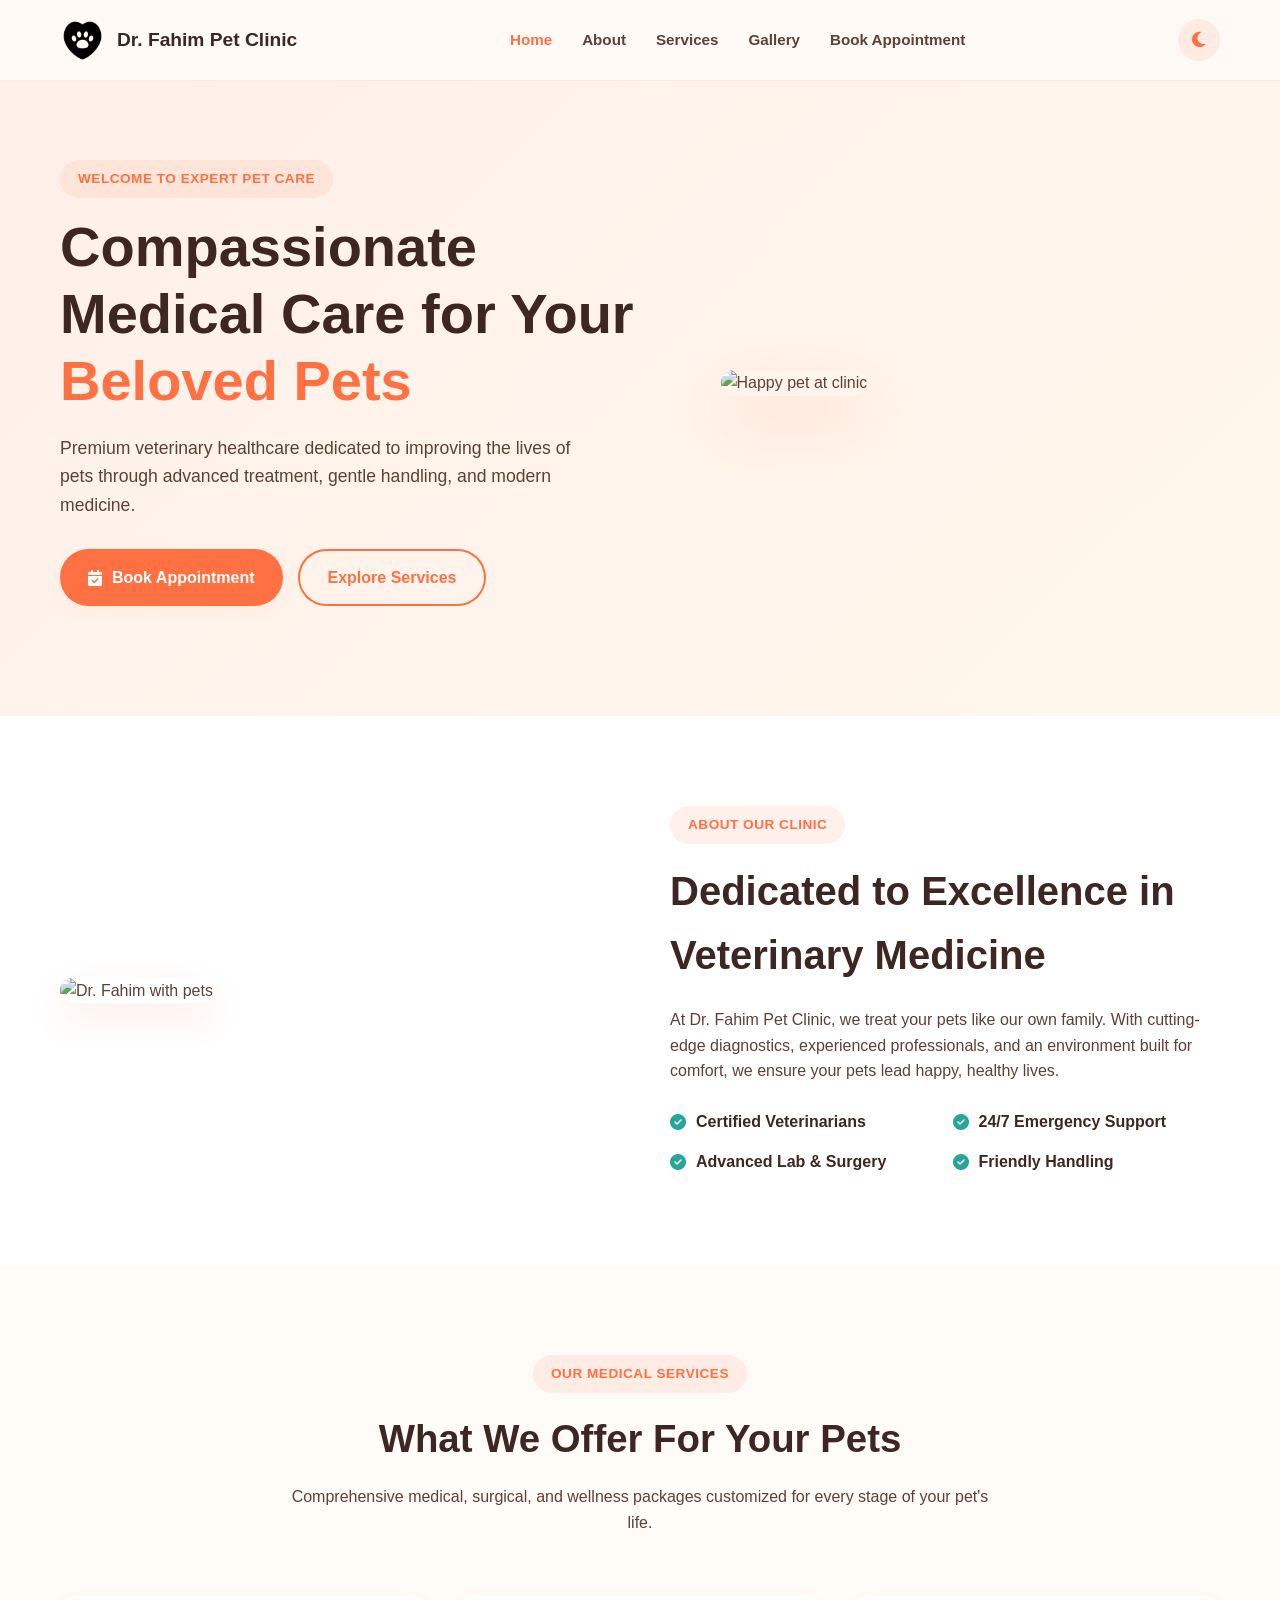
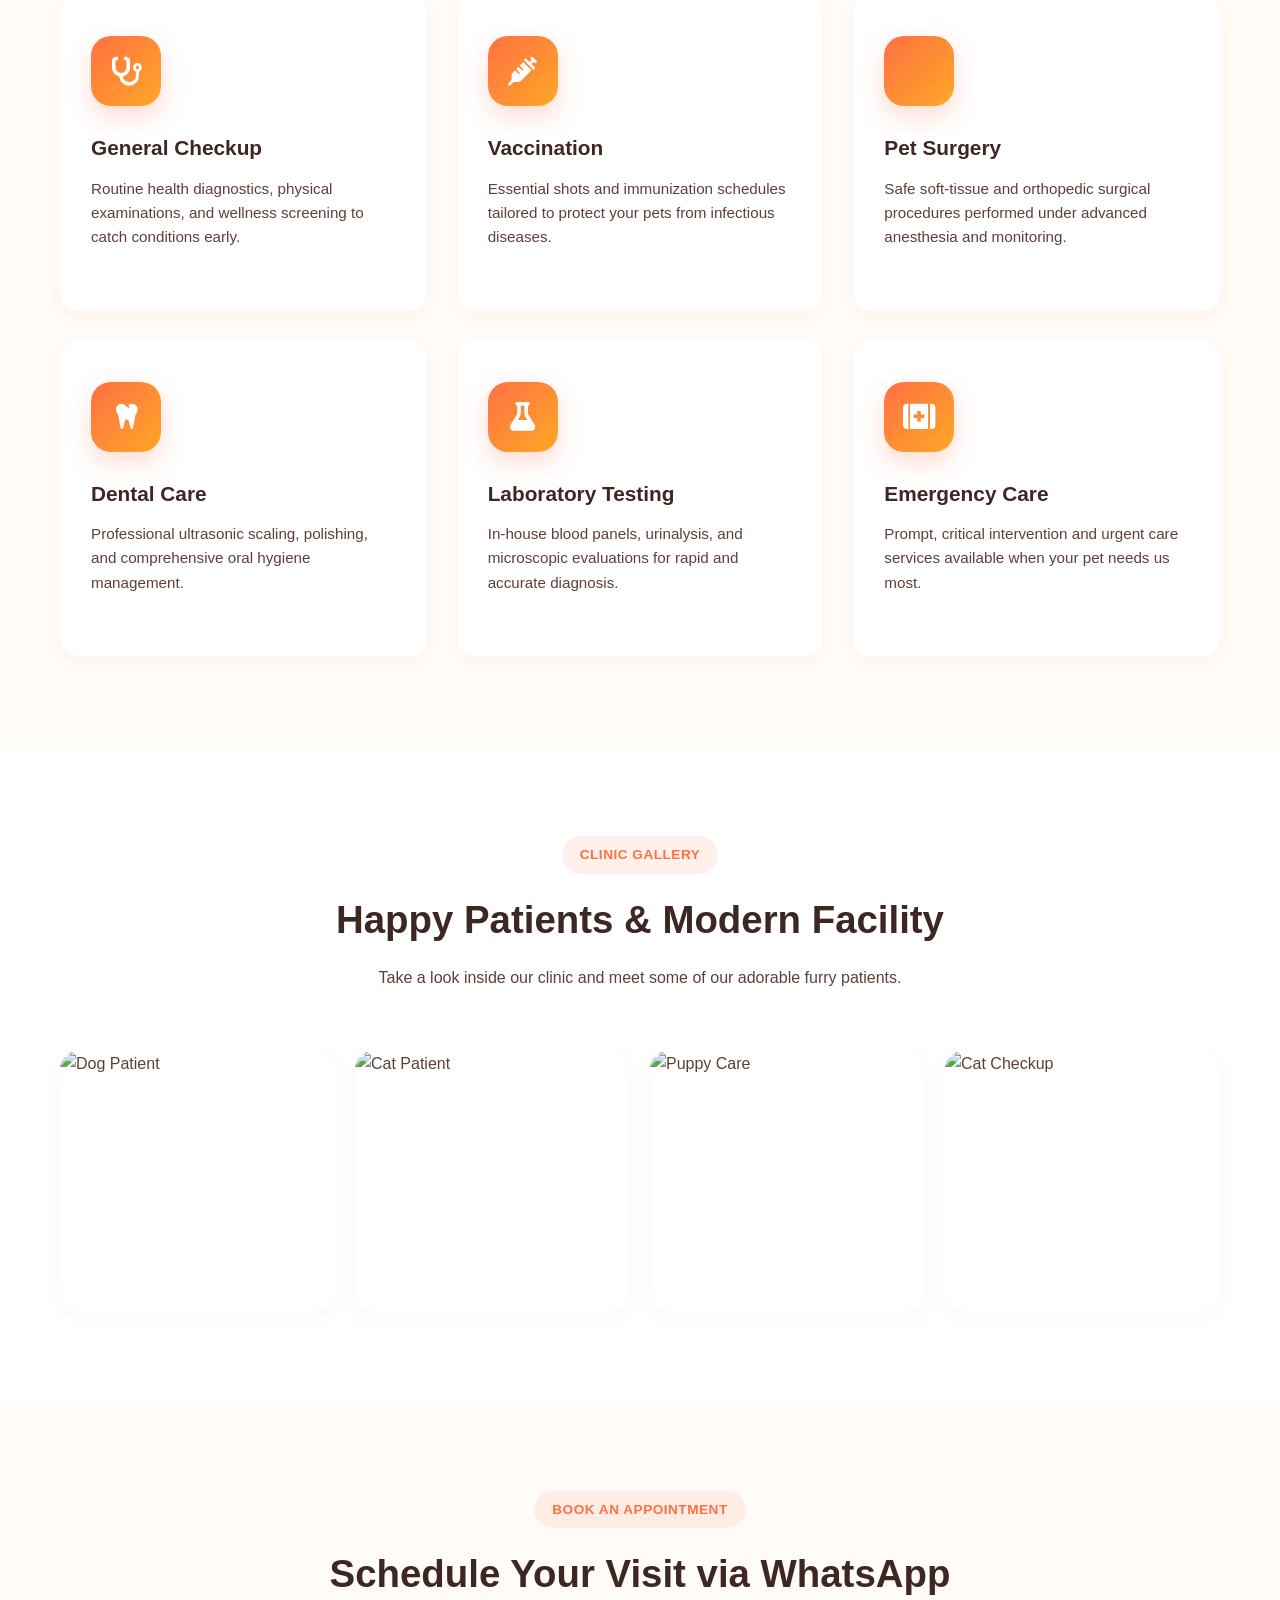
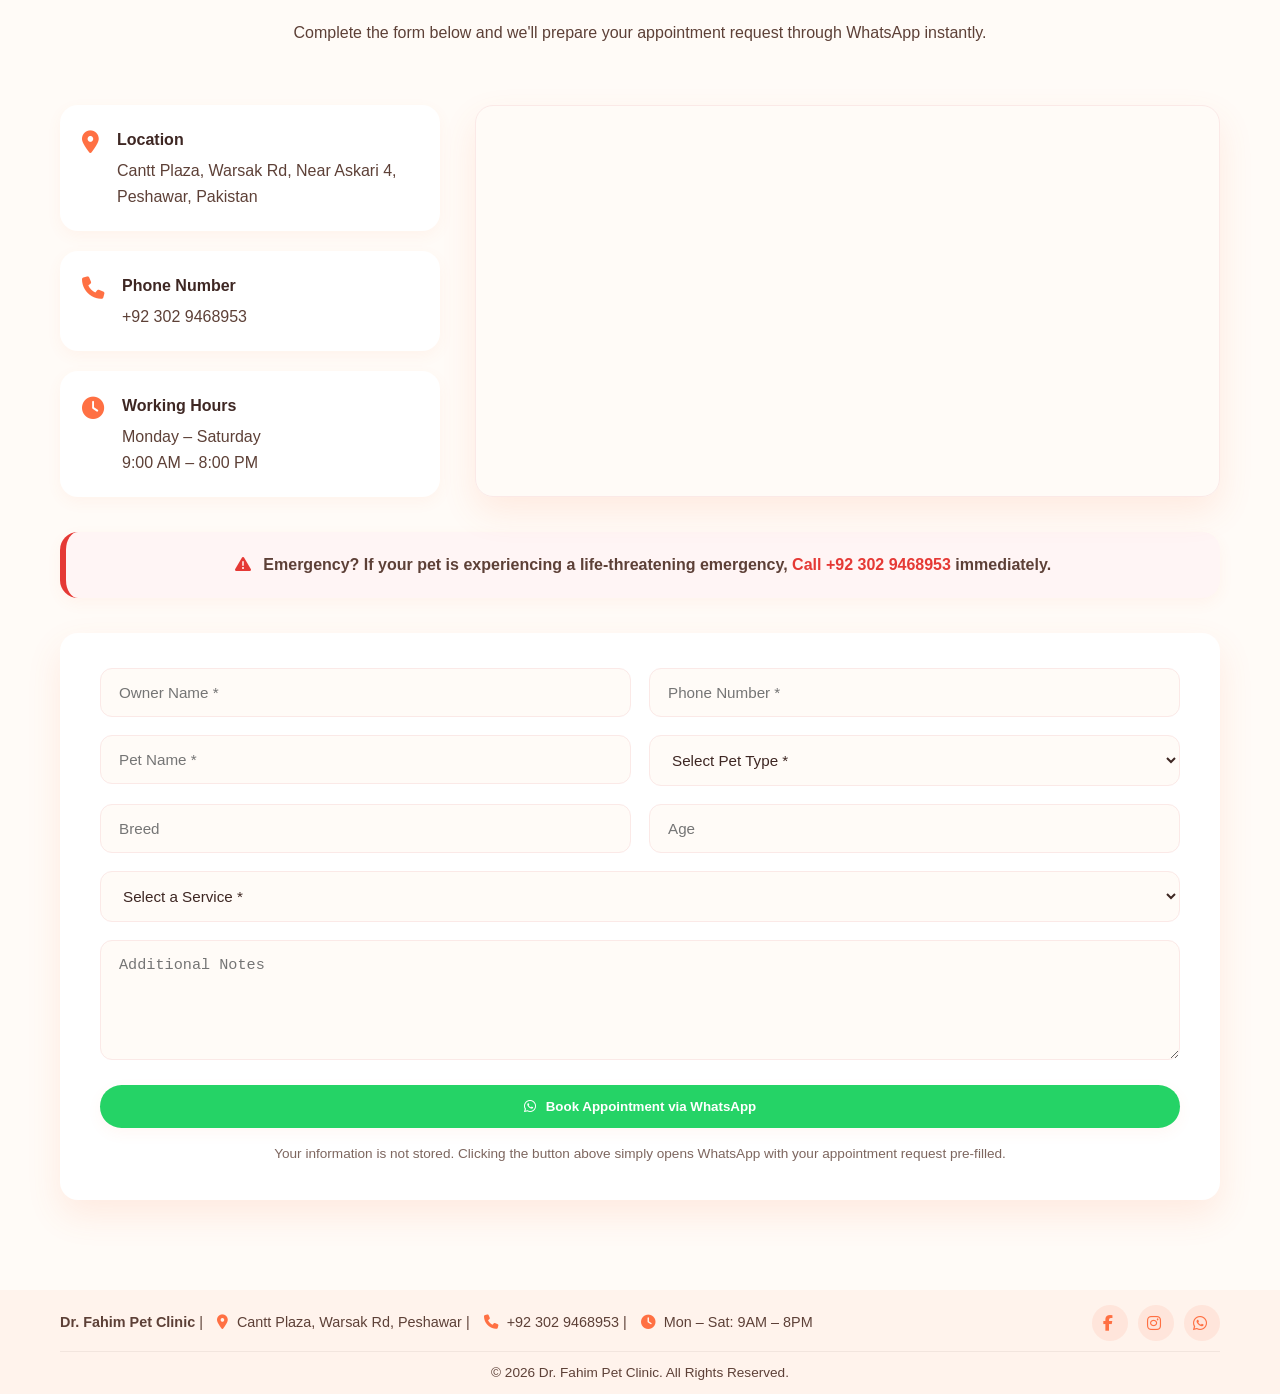
==== index.html @ 2a9f27b7 "Add files via upload" ====
<!DOCTYPE html>
<html lang="en">
<head>
    <meta charset="UTF-8">
    <meta name="viewport" content="width=device-width, initial-scale=1.0">
    <title>Dr. Fahim Pet Clinic - Compassionate Veterinary Care</title>
    <!-- FontAwesome Icons -->
    <link rel="stylesheet" href="https://cdnjs.cloudflare.com/ajax/libs/font-awesome/6.4.0/css/all.min.css">
    <style>
    /*==================================================
      CSS VARIABLES & THEMING
    ==================================================*/
    :root {
        --primary: #FF7043;
        --primary-dark: #F4511E;
        --secondary: #FFA726;
        --accent: #26A69A;

        --white: #ffffff;
        --background: #FFFBF7;
        --dark: #3E2723;
        --text: #5D4037;
        --border: #FBE9E7;

        --shadow-sm: 0 5px 15px rgba(255, 112, 67, 0.06);
        --shadow: 0 15px 35px rgba(255, 112, 67, 0.12);
        --shadow-lg: 0 25px 60px rgba(255, 112, 67, 0.18);

        --radius: 18px;
        --radius-lg: 28px;
        --transition: 0.35s ease;
        --container: 1200px;
    }

    body.dark-mode {
        background: #181210;
        color: #D7CCC8;
    }

    /*==================================================
      GLOBAL BASE STYLES
    ==================================================*/
    * {
        margin: 0;
        padding: 0;
        box-sizing: border-box;
    }

    html {
        scroll-behavior: smooth;
    }

    body {
        font-family: 'Segoe UI', Tahoma, Geneva, Verdana, sans-serif;
        background: var(--background);
        color: var(--text);
        line-height: 1.6;
        transition: background 0.3s ease, color 0.3s ease;
    }

    .container {
        max-width: var(--container);
        margin: 0 auto;
        padding: 0 20px;
    }

    section {
        padding: 90px 0;
        position: relative;
    }

    body.dark-mode section {
        background: #181210;
    }

    h1, h2, h3 {
        color: var(--dark);
        font-weight: 700;
        transition: color 0.3s ease;
    }

    body.dark-mode h1,
    body.dark-mode h2,
    body.dark-mode h3 {
        color: #FFF3E0;
    }

    p {
        color: var(--text);
        transition: color 0.3s ease;
    }

    body.dark-mode p {
        color: #D7CCC8;
    }

    a {
        text-decoration: none;
        transition: var(--transition);
    }

    /* Buttons */
    .btn {
        display: inline-flex;
        align-items: center;
        gap: 10px;
        padding: 14px 28px;
        border-radius: 999px;
        font-weight: 600;
        cursor: pointer;
        border: none;
        transition: var(--transition);
    }

    .btn-primary {
        background: var(--primary);
        color: #fff;
        box-shadow: var(--shadow-sm);
    }

    .btn-primary:hover {
        background: var(--primary-dark);
        transform: translateY(-3px);
    }

    .btn-secondary {
        background: transparent;
        border: 2px solid var(--primary);
        color: var(--primary);
    }

    .btn-secondary:hover {
        background: var(--primary);
        color: #fff;
        transform: translateY(-3px);
    }

    /* Section Headers */
    .section-header {
        text-align: center;
        max-width: 700px;
        margin: 0 auto 60px;
    }

    .section-tag {
        display: inline-block;
        padding: 8px 18px;
        margin-bottom: 15px;
        border-radius: 999px;
        background: rgba(255, 112, 67, 0.1);
        color: var(--primary);
        font-size: 0.85rem;
        font-weight: 600;
        text-transform: uppercase;
        letter-spacing: 0.5px;
    }

    .section-header h2 {
        font-size: 2.4rem;
        margin-bottom: 15px;
    }

    /*==================================================
      HEADER & NAVIGATION
    ==================================================*/
    header {
        position: fixed;
        top: 0;
        left: 0;
        width: 100%;
        background: rgba(255, 251, 247, 0.9);
        backdrop-filter: blur(12px);
        -webkit-backdrop-filter: blur(12px);
        z-index: 1000;
        border-bottom: 1px solid var(--border);
        transition: var(--transition);
    }

    body.dark-mode header {
        background: rgba(24, 18, 16, 0.9);
        border-color: rgba(255, 255, 255, 0.05);
    }

    .nav-container {
        display: flex;
        justify-content: space-between;
        align-items: center;
        height: 80px;
    }

    .logo {
        display: flex;
        align-items: center;
        gap: 12px;
        font-size: 1.2rem;
        font-weight: 700;
        color: var(--dark);
    }

    body.dark-mode .logo {
        color: #FFF3E0;
    }

    .logo img {
        width: 45px;
        height: 45px;
        object-fit: contain;
    }

    .nav-links {
        display: flex;
        gap: 30px;
        list-style: none;
        align-items: center;
    }

    .nav-links a {
        color: var(--text);
        font-weight: 600;
        font-size: 0.95rem;
    }

    body.dark-mode .nav-links a {
        color: #D7CCC8;
    }

    .nav-links a:hover,
    .nav-links a.active {
        color: var(--primary);
    }

    .nav-actions {
        display: flex;
        align-items: center;
        gap: 15px;
    }

    .theme-toggle {
        width: 42px;
        height: 42px;
        border-radius: 50%;
        background: rgba(255, 112, 67, 0.1);
        border: none;
        color: var(--primary);
        font-size: 1.1rem;
        cursor: pointer;
        display: flex;
        align-items: center;
        justify-content: center;
        transition: var(--transition);
    }

    .theme-toggle:hover {
        background: var(--primary);
        color: #fff;
    }

    .menu-btn {
        display: none;
        background: none;
        border: none;
        font-size: 1.5rem;
        color: var(--dark);
        cursor: pointer;
    }

    body.dark-mode .menu-btn {
        color: #FFF3E0;
    }

    /*==================================================
      HOME / HERO SECTION
    ==================================================*/
    .hero {
        padding-top: 160px;
        padding-bottom: 110px;
        background: linear-gradient(135deg, rgba(255, 112, 67, 0.08), rgba(255, 167, 38, 0.05));
    }

    body.dark-mode .hero {
        background: linear-gradient(135deg, #181210, #231B18);
    }

    .hero-grid {
        display: grid;
        grid-template-columns: 1.1fr 0.9fr;
        gap: 50px;
        align-items: center;
    }

    .hero-content h1 {
        font-size: 3.5rem;
        line-height: 1.2;
        margin-bottom: 20px;
    }

    .hero-content h1 span {
        color: var(--primary);
    }

    .hero-content p {
        font-size: 1.1rem;
        margin-bottom: 30px;
        max-width: 540px;
    }

    .hero-buttons {
        display: flex;
        gap: 15px;
        flex-wrap: wrap;
    }

    .hero-image img {
        width: 100%;
        border-radius: var(--radius-lg);
        box-shadow: var(--shadow-lg);
        object-fit: cover;
        height: 450px;
    }

    /*==================================================
      ABOUT SECTION
    ==================================================*/
    .about {
        background: var(--white);
    }

    body.dark-mode .about {
        background: #181210;
    }

    .about-grid {
        display: grid;
        grid-template-columns: 1fr 1fr;
        gap: 60px;
        align-items: center;
    }

    .about-img img {
        width: 100%;
        border-radius: var(--radius-lg);
        box-shadow: var(--shadow);
        height: 420px;
        object-fit: cover;
    }

    .about-text h2 {
        font-size: 2.5rem;
        margin-bottom: 20px;
    }

    .about-text p {
        margin-bottom: 20px;
    }

    .feature-list {
        list-style: none;
        margin-top: 25px;
        display: grid;
        grid-template-columns: 1fr 1fr;
        gap: 15px;
    }

    .feature-list li {
        display: flex;
        align-items: center;
        gap: 10px;
        font-weight: 600;
        color: var(--dark);
    }

    body.dark-mode .feature-list li {
        color: #FFF3E0;
    }

    .feature-list li i {
        color: var(--accent);
    }

    /*==================================================
      SERVICES SECTION
    ==================================================*/
    .services {
        background: var(--background);
    }

    .services-grid {
        display: grid;
        grid-template-columns: repeat(3, 1fr);
        gap: 30px;
    }

    .service-card {
        background: var(--white);
        padding: 40px 30px;
        border-radius: var(--radius);
        box-shadow: var(--shadow-sm);
        transition: var(--transition);
        border: 1px solid transparent;
    }

    body.dark-mode .service-card {
        background: #231B18;
        border-color: rgba(255, 255, 255, 0.05);
    }

    .service-card:hover {
        transform: translateY(-8px);
        box-shadow: var(--shadow);
        border-color: rgba(255, 112, 67, 0.2);
    }

    .service-icon {
        width: 70px;
        height: 70px;
        border-radius: 20px;
        background: linear-gradient(135deg, var(--primary), var(--secondary));
        display: flex;
        align-items: center;
        justify-content: center;
        color: #fff;
        font-size: 1.8rem;
        margin-bottom: 25px;
        box-shadow: 0 10px 25px rgba(255, 112, 67, 0.25);
    }

    .service-card h3 {
        margin-bottom: 12px;
        font-size: 1.3rem;
    }

    .service-card p {
        font-size: 0.95rem;
        margin-bottom: 20px;
    }

    /*==================================================
      GALLERY SECTION
    ==================================================*/
    .gallery {
        background: var(--white);
    }

    body.dark-mode .gallery {
        background: #181210;
    }

    .gallery-grid {
        display: grid;
        grid-template-columns: repeat(4, 1fr);
        gap: 20px;
    }

    .gallery-item {
        position: relative;
        overflow: hidden;
        border-radius: var(--radius);
        height: 260px;
        box-shadow: var(--shadow-sm);
    }

    .gallery-item img {
        width: 100%;
        height: 100%;
        object-fit: cover;
        transition: transform 0.5s ease;
    }

    .gallery-item:hover img {
        transform: scale(1.1);
    }

    .gallery-overlay {
        position: absolute;
        inset: 0;
        background: rgba(62, 39, 35, 0.6);
        display: flex;
        align-items: center;
        justify-content: center;
        opacity: 0;
        transition: var(--transition);
    }

    .gallery-item:hover .gallery-overlay {
        opacity: 1;
    }

    .gallery-overlay span {
        color: #fff;
        font-weight: 600;
        font-size: 1.1rem;
        border: 2px solid rgba(255, 255, 255, 0.8);
        padding: 8px 16px;
        border-radius: 999px;
    }

    /*==================================================
  CONTACT SECTION
==================================================*/
.contact {
    background: var(--background);
}

/* Contact Details + Map */
.contact-top {
    display: grid;
    grid-template-columns: 380px 1fr;
    gap: 35px;
    align-items: stretch;
    margin-bottom: 35px;
}

/* Left Column */
.contact-info-column {
    display: flex;
    flex-direction: column;
    gap: 20px;
}

/* Contact Card */
.contact-card {
    display: flex;
    align-items: flex-start;
    gap: 18px;
    background: var(--white);
    padding: 22px;
    border-radius: var(--radius);
    box-shadow: var(--shadow-sm);
}

body.dark-mode .contact-card {
    background: #231B18;
}

.contact-card i {
    font-size: 1.4rem;
    color: var(--primary);
    margin-top: 4px;
}

.contact-card h3 {
    margin-bottom: 5px;
    font-size: 1rem;
}

.contact-card p {
    color: var(--text);
    line-height: 1.6;
}

/* Address & Phone Links */
.contact-card a {
    color: inherit;
    text-decoration: none;
    transition: var(--transition);
}

.contact-card a:hover {
    color: var(--primary);
    text-decoration: underline;
}

/* Google Map */
.map-box {
    height: 100%;
    min-height: 320px;
    overflow: hidden;
    border-radius: var(--radius);
    box-shadow: var(--shadow);
    border: 1px solid var(--border);
}

.map-box iframe {
    width: 100%;
    height: 100%;
    border: none;
}

/* Emergency Banner */
.emergency-box {
    background: #FFF5F5;
    border-left: 6px solid #E53935;
    border-radius: var(--radius);
    padding: 20px 25px;
    margin-bottom: 35px;
    text-align: center;
    font-size: 1rem;
    font-weight: 600;
    box-shadow: var(--shadow-sm);
}

.emergency-box i {
    color: #E53935;
    margin-right: 8px;
}

.emergency-box a {
    color: #E53935;
    font-weight: 700;
    text-decoration: none;
}

.emergency-box a:hover {
    text-decoration: underline;
}

body.dark-mode .emergency-box {
    background: #2A1B1B;
    border-left-color: #FF6B6B;
}

/* Contact Form */
.contact-form {
    background: var(--white);
    padding: 35px 40px;
    border-radius: var(--radius);
    box-shadow: var(--shadow);
}

body.dark-mode .contact-form {
    background: #231B18;
}

.form-row {
    display: grid;
    grid-template-columns: repeat(2, 1fr);
    gap: 18px;
}

.form-group {
    margin-bottom: 18px;
}

.form-group input,
.form-group select,
.form-group textarea {
    width: 100%;
    padding: 15px 18px;
    border: 1px solid var(--border);
    border-radius: 12px;
    background: var(--background);
    color: var(--dark);
    font-size: 0.95rem;
    outline: none;
    transition: var(--transition);
}

.form-group textarea {
    min-height: 120px;
    resize: vertical;
}

.form-group input:focus,
.form-group select:focus,
.form-group textarea:focus {
    border-color: var(--primary);
    box-shadow: 0 0 0 4px rgba(255,112,67,.15);
}

body.dark-mode .form-group input,
body.dark-mode .form-group select,
body.dark-mode .form-group textarea {
    background: #181210;
    border-color: rgba(255,255,255,.08);
    color: #FFF3E0;
}

.form-disclaimer {
    text-align: center;
    margin-top: 15px;
    font-size: .85rem;
    opacity: .8;
}

/* Mobile */
@media (max-width: 900px) {

    .contact-top {
        grid-template-columns: 1fr;
    }

    .map-box {
        min-height: 280px;
    }

    .form-row {
        grid-template-columns: 1fr;
    }

    .contact-form {
        padding: 25px;
    }

    .emergency-box {
        font-size: .95rem;
        padding: 18px;
    }

}
    /*==================================================
    SLIM FOOTER
==================================================*/

footer {
    background: #FFF3EC;
    color: #5D4037;
    padding: 15px 0 10px;
    position: relative;
    overflow: hidden;
}

body.dark-mode footer {
    background: #0F0A09;
}

.footer-content {
    display: flex;
    justify-content: space-between;
    align-items: center;
    gap: 20px;
    flex-wrap: wrap;
    position: relative;
    z-index: 2;
}

.footer-content p {
    margin: 0;
    font-size: 0.9rem;
    line-height: 1.5;
}

.footer-content i {
    color: var(--primary);
    margin: 0 5px 0 10px;
}

.footer-content i:first-child {
    margin-left: 0;
}

.social-links {
    display: flex;
    gap: 10px;
}

.social-links a {
    width: 36px;
    height: 36px;
    border-radius: 50%;
    background: rgba(255, 112, 67, 0.1);
    color: var(--primary);
    display: flex;
    align-items: center;
    justify-content: center;
    transition: var(--transition);
}

.social-links a:hover {
    background: var(--primary);
    color: #fff;
    transform: translateY(-4px);
}

.footer-bottom {
    text-align: center;
    padding-top: 10px;
    margin-top: 10px;
    border-top: 1px solid rgba(93, 64, 55, 0.08);
    position: relative;
    z-index: 2;
}

body.dark-mode .footer-bottom {
    border-color: rgba(255, 255, 255, 0.06);
}

.footer-bottom p {
    margin: 0;
    font-size: 0.85rem;
}

@media (max-width: 768px) {
    .footer-content {
        flex-direction: column;
        text-align: center;
    }

    .footer-content p {
        line-height: 1.8;
    }
}
.address-link {
    color: inherit;
    text-decoration: none;
    transition: color 0.3s ease;
}

.address-link:hover {
    color: var(--primary);
    text-decoration: underline;
}
    /*==================================================
      SCROLL TO TOP BUTTON
    ==================================================*/
    #scrollTopBtn {
        position: fixed;
        right: 30px;
        bottom: 30px;
        width: 50px;
        height: 50px;
        border: none;
        border-radius: 50%;
        background: linear-gradient(135deg, var(--primary), var(--secondary));
        color: #fff;
        font-size: 1.1rem;
        cursor: pointer;
        display: flex;
        align-items: center;
        justify-content: center;
        box-shadow: var(--shadow);
        opacity: 0;
        visibility: hidden;
        transform: translateY(20px);
        transition: all 0.35s ease;
        z-index: 999;
    }

    #scrollTopBtn.show {
        opacity: 1;
        visibility: visible;
        transform: translateY(0);
    }

    #scrollTopBtn:hover {
        transform: translateY(-5px);
    }

    /*==================================================
      RESPONSIVE MEDIA QUERIES
    ==================================================*/
    @media (max-width: 992px) {
        .hero-grid,
        .about-grid,
        .contact-grid {
            grid-template-columns: 1fr;
            gap: 40px;
        }
        .hero-content {
            text-align: center;
        }
        .hero-buttons,
        .hero-content p {
            margin-left: auto;
            margin-right: auto;
        }
        .services-grid {
            grid-template-columns: repeat(2, 1fr);
        }
        .gallery-grid {
            grid-template-columns: repeat(2, 1fr);
        }
        .footer-grid-slim {
            grid-template-columns: 1fr;
            text-align: center;
            gap: 25px;
        }
        .footer-brand {
            flex-direction: column;
        }
        .footer-contact-slim ul {
            align-items: center;
        }
        .social-links {
            justify-content: center;
        }
    }

    @media (max-width: 768px) {
        .nav-links {
            position: fixed;
            top: 80px;
            left: -100%;
            width: 100%;
            height: calc(100vh - 80px);
            background: var(--background);
            flex-direction: column;
            justify-content: center;
            align-items: center;
            transition: 0.4s ease;
            box-shadow: var(--shadow);
        }
        body.dark-mode .nav-links {
            background: #181210;
        }
        .nav-links.active {
            left: 0;
        }
        .menu-btn {
            display: block;
        }
        .services-grid,
        .gallery-grid {
            grid-template-columns: 1fr;
        }
        .hero-content h1 {
            font-size: 2.5rem;
        }
        .form-row {
            grid-template-columns: 1fr;
            gap: 0;
        }
    }
    </style>
</head>
<body>

    <!-- Header & Navigation -->
    <header>
        <div class="container nav-container">
            <a href="#home" class="logo">
                <img src="logo.png" alt="Dr. Fahim Pet Clinic Logo" onerror="this.src='https://img.icons8.com/color/96/pet-commands-collie.png'">
                <span>Dr. Fahim Pet Clinic</span>
            </a>
            <ul class="nav-links">
                <li><a href="#home" class="active">Home</a></li>
                <li><a href="#about">About</a></li>
                <li><a href="#services">Services</a></li>
                <li><a href="#gallery">Gallery</a></li>
                <li><a href="#contact">Book Appointment</a></li>
            </ul>
            <div class="nav-actions">
                <button id="themeToggle" class="theme-toggle" aria-label="Toggle Dark Mode">
                    <i class="fa-solid fa-moon"></i>
                </button>
                <button class="menu-btn" id="menuBtn" aria-label="Toggle Navigation">
                    <i class="fa-solid fa-bars"></i>
                </button>
            </div>
        </div>
    </header>

    <!-- Home Section -->
    <section id="home" class="hero">
        <div class="container hero-grid">
            <div class="hero-content">
                <span class="section-tag">Welcome to Expert Pet Care</span>
                <h1>Compassionate Medical Care for Your <span>Beloved Pets</span></h1>
                <p>Premium veterinary healthcare dedicated to improving the lives of pets through advanced treatment, gentle handling, and modern medicine.</p>
                <div class="hero-buttons">
                    <a href="#contact" class="btn btn-primary"><i class="fa-solid fa-calendar-check"></i> Book Appointment</a>
                    <a href="#services" class="btn btn-secondary">Explore Services</a>
                </div>
            </div>
            <div class="hero-image">
                <img src="https://images.unsplash.com/photo-1583337130417-3346a1be7dee?auto=format&fit=crop&q=80&w=800" alt="Happy pet at clinic">
            </div>
        </div>
    </section>

    <!-- About Section -->
    <section id="about" class="about">
        <div class="container about-grid">
            <div class="about-img">
                <img src="https://images.unsplash.com/photo-1576091160399-112ba8d25d1d?auto=format&fit=crop&q=80&w=800" alt="Dr. Fahim with pets">
            </div>
            <div class="about-text">
                <span class="section-tag">About Our Clinic</span>
                <h2>Dedicated to Excellence in Veterinary Medicine</h2>
                <p>At Dr. Fahim Pet Clinic, we treat your pets like our own family. With cutting-edge diagnostics, experienced professionals, and an environment built for comfort, we ensure your pets lead happy, healthy lives.</p>
                <ul class="feature-list">
                    <li><i class="fa-solid fa-circle-check"></i> Certified Veterinarians</li>
                    <li><i class="fa-solid fa-circle-check"></i> 24/7 Emergency Support</li>
                    <li><i class="fa-solid fa-circle-check"></i> Advanced Lab & Surgery</li>
                    <li><i class="fa-solid fa-circle-check"></i> Friendly Handling</li>
                </ul>
            </div>
        </div>
    </section>

    <!-- Services Section -->
    <section id="services" class="services">
        <div class="container">
            <div class="section-header">
                <span class="section-tag">Our Medical Services</span>
                <h2>What We Offer For Your Pets</h2>
                <p>Comprehensive medical, surgical, and wellness packages customized for every stage of your pet's life.</p>
            </div>
            <div class="services-grid">
                <div class="service-card">
                    <div class="service-icon"><i class="fa-solid fa-stethoscope"></i></div>
                    <h3>General Checkup</h3>
                    <p>Routine health diagnostics, physical examinations, and wellness screening to catch conditions early.</p>
                </div>
                <div class="service-card">
                    <div class="service-icon"><i class="fa-solid fa-syringe"></i></div>
                    <h3>Vaccination</h3>
                    <p>Essential shots and immunization schedules tailored to protect your pets from infectious diseases.</p>
                </div>
                <div class="service-card">
                    <div class="service-icon"><i class="fa-solid fa-scalpel"></i></div>
                    <h3>Pet Surgery</h3>
                    <p>Safe soft-tissue and orthopedic surgical procedures performed under advanced anesthesia and monitoring.</p>
                </div>
                <div class="service-card">
                    <div class="service-icon"><i class="fa-solid fa-tooth"></i></div>
                    <h3>Dental Care</h3>
                    <p>Professional ultrasonic scaling, polishing, and comprehensive oral hygiene management.</p>
                </div>
                <div class="service-card">
                    <div class="service-icon"><i class="fa-solid fa-flask"></i></div>
                    <h3>Laboratory Testing</h3>
                    <p>In-house blood panels, urinalysis, and microscopic evaluations for rapid and accurate diagnosis.</p>
                </div>
                <div class="service-card">
                    <div class="service-icon"><i class="fa-solid fa-kit-medical"></i></div>
                    <h3>Emergency Care</h3>
                    <p>Prompt, critical intervention and urgent care services available when your pet needs us most.</p>
                </div>
            </div>
        </div>
    </section>

    <!-- Gallery Section -->
    <section id="gallery" class="gallery">
        <div class="container">
            <div class="section-header">
                <span class="section-tag">Clinic Gallery</span>
                <h2>Happy Patients & Modern Facility</h2>
                <p>Take a look inside our clinic and meet some of our adorable furry patients.</p>
            </div>
            <div class="gallery-grid">
                <div class="gallery-item">
                    <img src="https://images.unsplash.com/photo-1543466835-00a7907e9de1?auto=format&fit=crop&q=80&w=600" alt="Dog Patient">
                    <div class="gallery-overlay"><span>Max</span></div>
                </div>
                <div class="gallery-item">
                    <img src="https://images.unsplash.com/photo-1514888286974-6c03e2ca1dba?auto=format&fit=crop&q=80&w=600" alt="Cat Patient">
                    <div class="gallery-overlay"><span>Luna</span></div>
                </div>
                <div class="gallery-item">
                    <img src="https://images.unsplash.com/photo-1537151625747-768eb6cf92b2?auto=format&fit=crop&q=80&w=600" alt="Puppy Care">
                    <div class="gallery-overlay"><span>Buddy</span></div>
                </div>
                <div class="gallery-item">
                    <img src="https://images.unsplash.com/photo-1533738363-b7f9aef128ce?auto=format&fit=crop&q=80&w=600" alt="Cat Checkup">
                    <div class="gallery-overlay"><span>Milo</span></div>
                </div>
            </div>
        </div>
    </section>

    <!-- Contact & Booking Section -->
    <!-- Contact & Booking Section -->
<section id="contact" class="contact">
    <div class="container">

        <div class="section-header">
            <span class="section-tag">Book An Appointment</span>
            <h2>Schedule Your Visit via WhatsApp</h2>
            <p>Complete the form below and we'll prepare your appointment request through WhatsApp instantly.</p>
        </div>

        <!-- Contact Details + Map -->
        <div class="contact-top">

            <!-- Contact Information -->
            <div class="contact-info-column">

                <div class="contact-card">
                    <i class="fa-solid fa-location-dot"></i>
                    <div>
                        <h3>Location</h3>
                        <p>
                            <a href="https://maps.google.com/?q=34.0181946731699,71.53687867633528"
                               target="_blank"
                               rel="noopener noreferrer"
                               class="address-link">
                                Cantt Plaza, Warsak Rd, Near Askari 4, Peshawar, Pakistan
                            </a>
                        </p>
                    </div>
                </div>

                <div class="contact-card">
                    <i class="fa-solid fa-phone"></i>
                    <div>
                        <h3>Phone Number</h3>
                        <p>
                            <a href="tel:+923029468953">+92 302 9468953</a>
                        </p>
                    </div>
                </div>

                <div class="contact-card">
                    <i class="fa-solid fa-clock"></i>
                    <div>
                        <h3>Working Hours</h3>
                        <p>Monday – Saturday<br>9:00 AM – 8:00 PM</p>
                    </div>
                </div>

            </div>

            <!-- Google Map -->
            <div class="map-box">
                <iframe
                    src="https://www.google.com/maps/embed?pb=!1m18!1m12!1m3!1d3952.8991954540784!2d71.53687867633528!3d34.0181946731699!2m3!1f0!2f0!3f0!3m2!1i1024!2i768!4f13.1!3m3!1m2!1s0x6d54020c63ea8aab%3A0x3b5713fc2f19c067!2sDr%20Fahim%20Pets%20Clinic!5e1!3m2!1sen!2s!4v1785833171176!5m2!1sen!2s"
                    allowfullscreen=""
                    loading="lazy"
                    referrerpolicy="strict-origin-when-cross-origin"
                    style="border:0;width:100%;height:100%;">
                </iframe>
            </div>

        </div>

        <!-- Emergency Banner -->
        <div class="emergency-box">
            <i class="fa-solid fa-triangle-exclamation"></i>
            <strong>Emergency?</strong>
            If your pet is experiencing a life-threatening emergency,
            <a href="tel:+923029468953">Call +92 302 9468953</a>
            immediately.
        </div>

        <!-- WhatsApp Booking Form -->
        <form class="contact-form" id="whatsappBookingForm">

            <div class="form-row">
                <div class="form-group">
                    <input type="text" id="ownerName" placeholder="Owner Name *" required>
                </div>

                <div class="form-group">
                    <input type="tel" id="phoneNumber" placeholder="Phone Number *" required>
                </div>
            </div>

            <div class="form-row">
                <div class="form-group">
                    <input type="text" id="petName" placeholder="Pet Name *" required>
                </div>

                <div class="form-group">
                    <select id="petType" required>
                        <option value="" disabled selected>Select Pet Type *</option>
                        <option>Dog</option>
                        <option>Cat</option>
                        <option>Bird</option>
                        <option>Rabbit</option>
                        <option>Horse</option>
                        <option>Goat</option>
                        <option>Cow</option>
                        <option>Other</option>
                    </select>
                </div>
            </div>

            <div class="form-row">
                <div class="form-group">
                    <input type="text" id="breed" placeholder="Breed">
                </div>

                <div class="form-group">
                    <input type="text" id="age" placeholder="Age">
                </div>
            </div>

            <div class="form-group">
                <select id="requiredService" required>
                    <option value="" disabled selected>Select a Service *</option>
                    <option>General Checkup</option>
                    <option>Vaccination</option>
                    <option>Surgery</option>
                    <option>Dental Care</option>
                    <option>Grooming</option>
                    <option>Emergency Care</option>
                    <option>Laboratory Tests</option>
                    <option>Pet Pharmacy</option>
                </select>
            </div>
<!--
            <div class="form-row">
                <div class="form-group">
                    <input type="date" id="preferredDate" required>
                </div>

                <div class="form-group">
                    <input type="time" id="preferredTime" required>
                </div>
            </div>-->

            <div class="form-group">
                <textarea id="additionalNotes" placeholder="Additional Notes"></textarea>
            </div>

            <button type="submit" class="btn btn-primary" style="width:100%;justify-content:center;background:#25D366;">
                <i class="fab fa-whatsapp"></i>
                Book Appointment via WhatsApp
            </button>

            <p class="form-disclaimer">
                Your information is not stored. Clicking the button above simply opens WhatsApp with your appointment request pre-filled.
            </p>

        </form>

    </div>
</section>

   <!-- Ultra Slim Footer -->
<footer class="footer-slim">
    <div class="container">
        <div class="footer-content">
            <p>
                <strong>Dr. Fahim Pet Clinic</strong> |
<i class="fa-solid fa-location-dot"></i>
<a href="https://maps.google.com/?q=34.0181946731699,71.53687867633528"
   target="_blank"
   rel="noopener noreferrer"
   class="address-link">
    Cantt Plaza, Warsak Rd, Peshawar
</a> |                <i class="fa-solid fa-phone"></i> +92 302 9468953 |
                <i class="fa-solid fa-clock"></i> Mon – Sat: 9AM – 8PM
            </p>

            <div class="social-links">
                <a href="#" aria-label="Facebook"><i class="fab fa-facebook-f"></i></a>
                <a href="#" aria-label="Instagram"><i class="fab fa-instagram"></i></a>
                <a href="#" aria-label="WhatsApp"><i class="fab fa-whatsapp"></i></a>
            </div>
        </div>

        <div class="footer-bottom">
            <p>&copy; 2026 Dr. Fahim Pet Clinic. All Rights Reserved.</p>
        </div>
    </div>
</footer>

    <!-- Scroll To Top Button -->
    <button id="scrollTopBtn" aria-label="Scroll to top">
        <i class="fa-solid fa-arrow-up"></i>
    </button>

    <!-- JavaScript Functionality -->
    <script>
        // Mobile Menu Toggle
        const menuBtn = document.getElementById('menuBtn');
        const navLinks = document.querySelector('.nav-links');

        menuBtn.addEventListener('click', () => {
            navLinks.classList.toggle('active');
            const icon = menuBtn.querySelector('i');
            icon.classList.toggle('fa-bars');
            icon.classList.toggle('fa-xmark');
        });

        // Close mobile menu on link click
        document.querySelectorAll('.nav-links a').forEach(link => {
            link.addEventListener('click', () => {
                navLinks.classList.remove('active');
                const icon = menuBtn.querySelector('i');
                icon.classList.add('fa-bars');
                icon.classList.remove('fa-xmark');
            });
        });

        // Dark / Light Theme Toggle
        const themeToggle = document.getElementById('themeToggle');
        const themeIcon = themeToggle.querySelector('i');

        // Check for saved preference
        if (localStorage.getItem('theme') === 'dark') {
            document.body.classList.add('dark-mode');
            themeIcon.classList.replace('fa-moon', 'fa-sun');
        }

        themeToggle.addEventListener('click', () => {
            document.body.classList.toggle('dark-mode');
            if (document.body.classList.contains('dark-mode')) {
                localStorage.setItem('theme', 'dark');
                themeIcon.classList.replace('fa-moon', 'fa-sun');
            } else {
                localStorage.setItem('theme', 'light');
                themeIcon.classList.replace('fa-sun', 'fa-moon');
            }
        });

        // Scroll to Top Button functionality
        const scrollTopBtn = document.getElementById('scrollTopBtn');

        window.addEventListener('scroll', () => {
            if (window.scrollY > 400) {
                scrollTopBtn.classList.add('show');
            } else {
                scrollTopBtn.classList.remove('show');
            }

            // Active Nav Link Update on Scroll
            const sections = document.querySelectorAll('section');
            const navItems = document.querySelectorAll('.nav-links a');
            
            let current = '';
            sections.forEach(section => {
                const sectionTop = section.offsetTop;
                if (window.scrollY >= sectionTop - 120) {
                    current = section.getAttribute('id');
                }
            });

            navItems.forEach(item => {
                item.classList.remove('active');
                if (item.getAttribute('href') === `#${current}`) {
                    item.classList.add('active');
                }
            });
        });

        scrollTopBtn.addEventListener('click', () => {
            window.scrollTo({
                top: 0,
                behavior: 'smooth'
            });
        });

        // WhatsApp Appointment Form Handler
const whatsappBookingForm = document.getElementById("whatsappBookingForm");

whatsappBookingForm.addEventListener("submit", (e) => {
    e.preventDefault();

    const ownerName = document.getElementById("ownerName").value.trim();
    const phoneNumber = document.getElementById("phoneNumber").value.trim();
    const petName = document.getElementById("petName").value.trim();
    const petType = document.getElementById("petType").value;
    const breed = document.getElementById("breed").value.trim() || "Not specified";
    const age = document.getElementById("age").value.trim() || "Not specified";
    const requiredService = document.getElementById("requiredService").value;
    const preferredDate = document.getElementById("preferredDate").value;
    const preferredTime = document.getElementById("preferredTime").value;
    const additionalNotes = document.getElementById("additionalNotes").value.trim() || "None";

    const clinicWhatsAppNumber = "923029468953";

    const message = `🐾 *Appointment Request*

👤 *Owner Name:* ${ownerName}
📞 *Phone Number:* ${phoneNumber}

🐶 *Pet Details*
• Name: ${petName}
• Type: ${petType}
• Breed: ${breed}
• Age: ${age}

🩺 *Required Service:* ${requiredService}

📅 *Preferred Date:* ${preferredDate}
🕒 *Preferred Time:* ${preferredTime}

📝 *Additional Notes:*
${additionalNotes}

Thank you.`;

    const whatsappURL = `https://wa.me/${clinicWhatsAppNumber}?text=${encodeURIComponent(message)}`;

    window.open(whatsappURL, "_blank");
});
    </script>
</body>
</html>
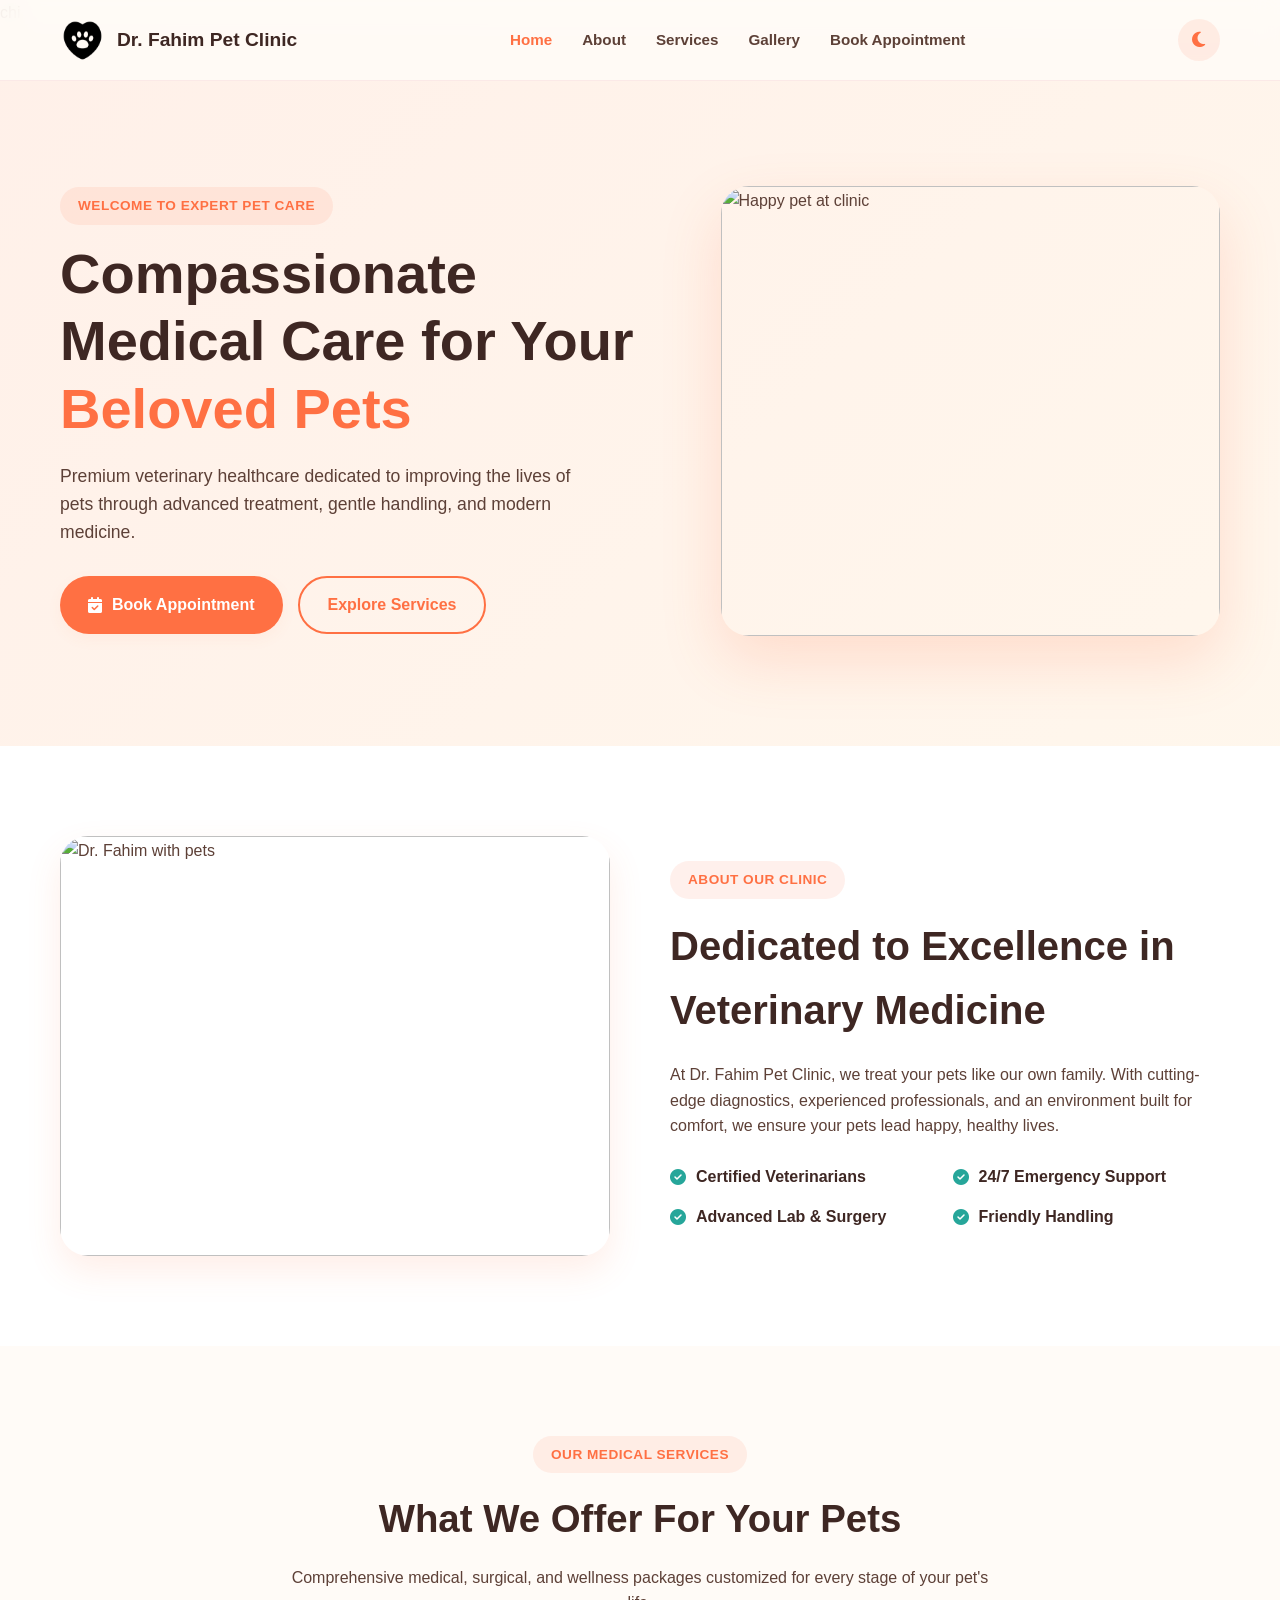
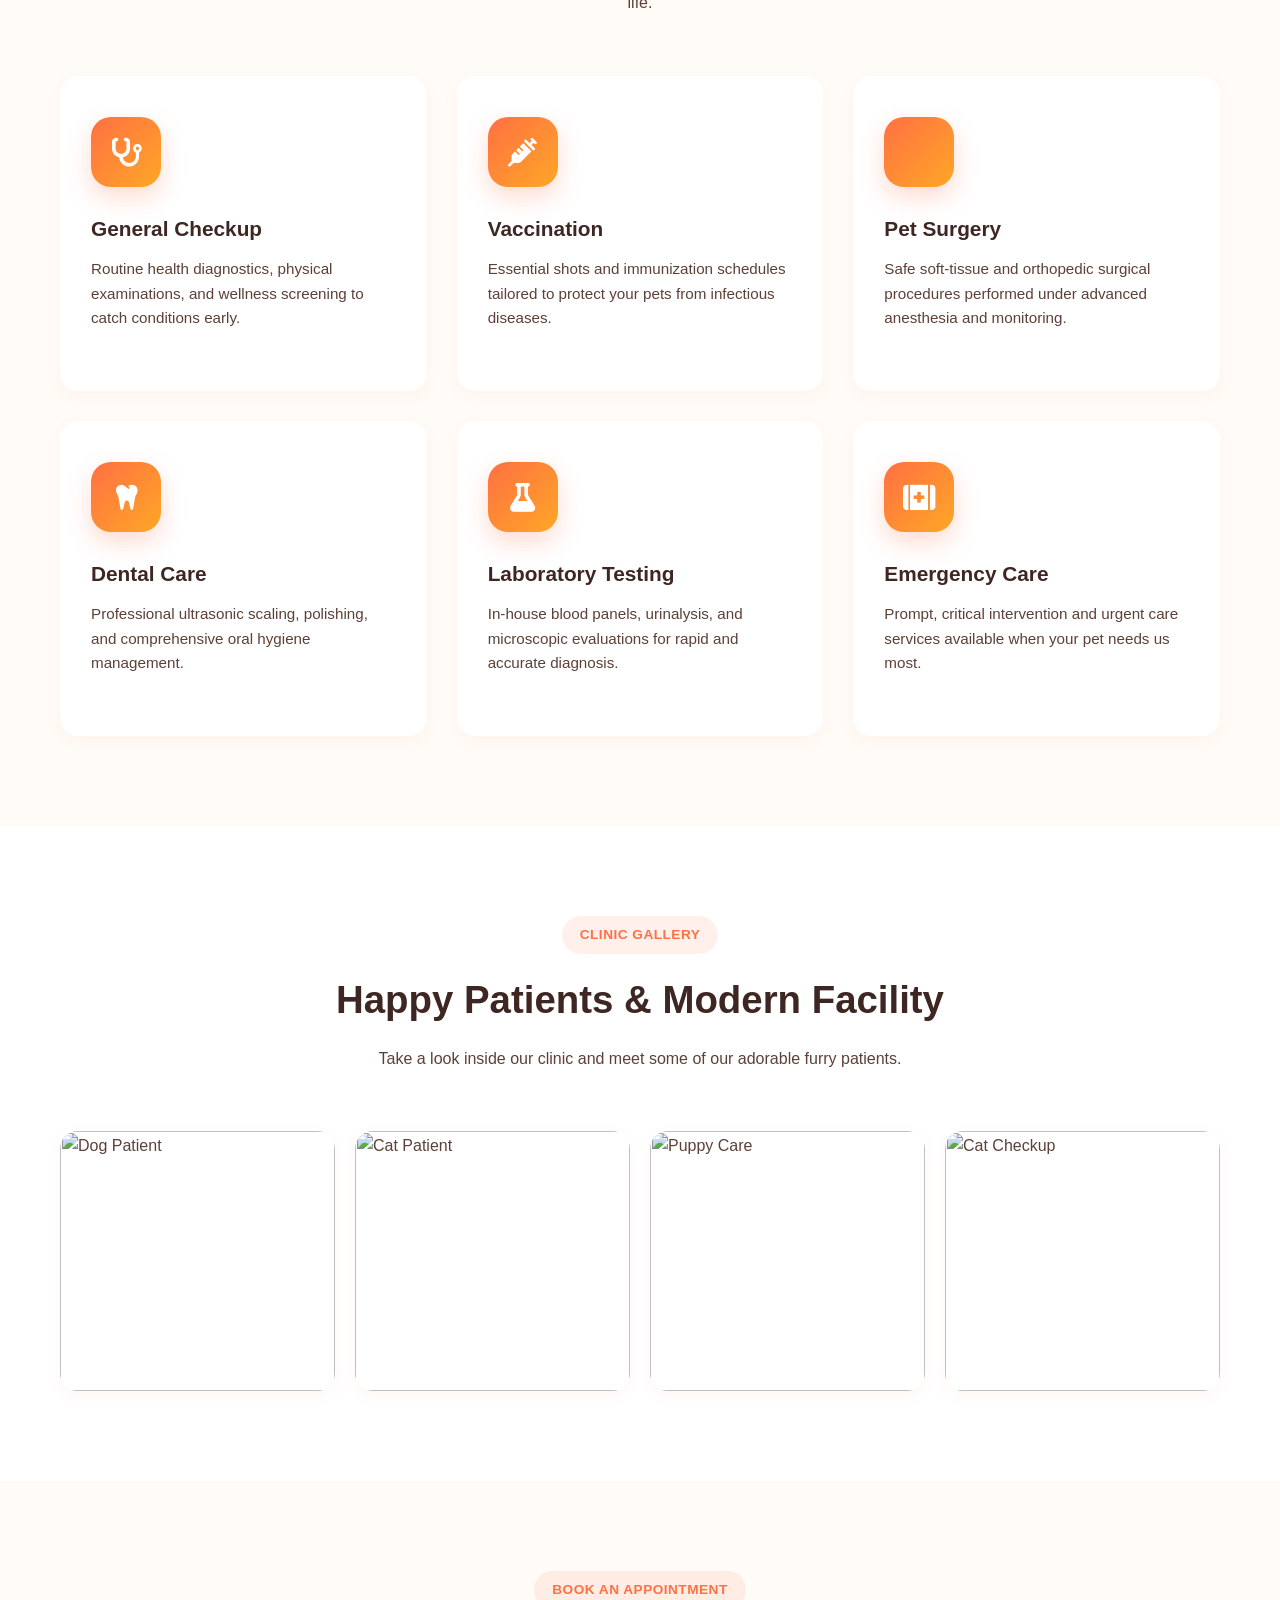
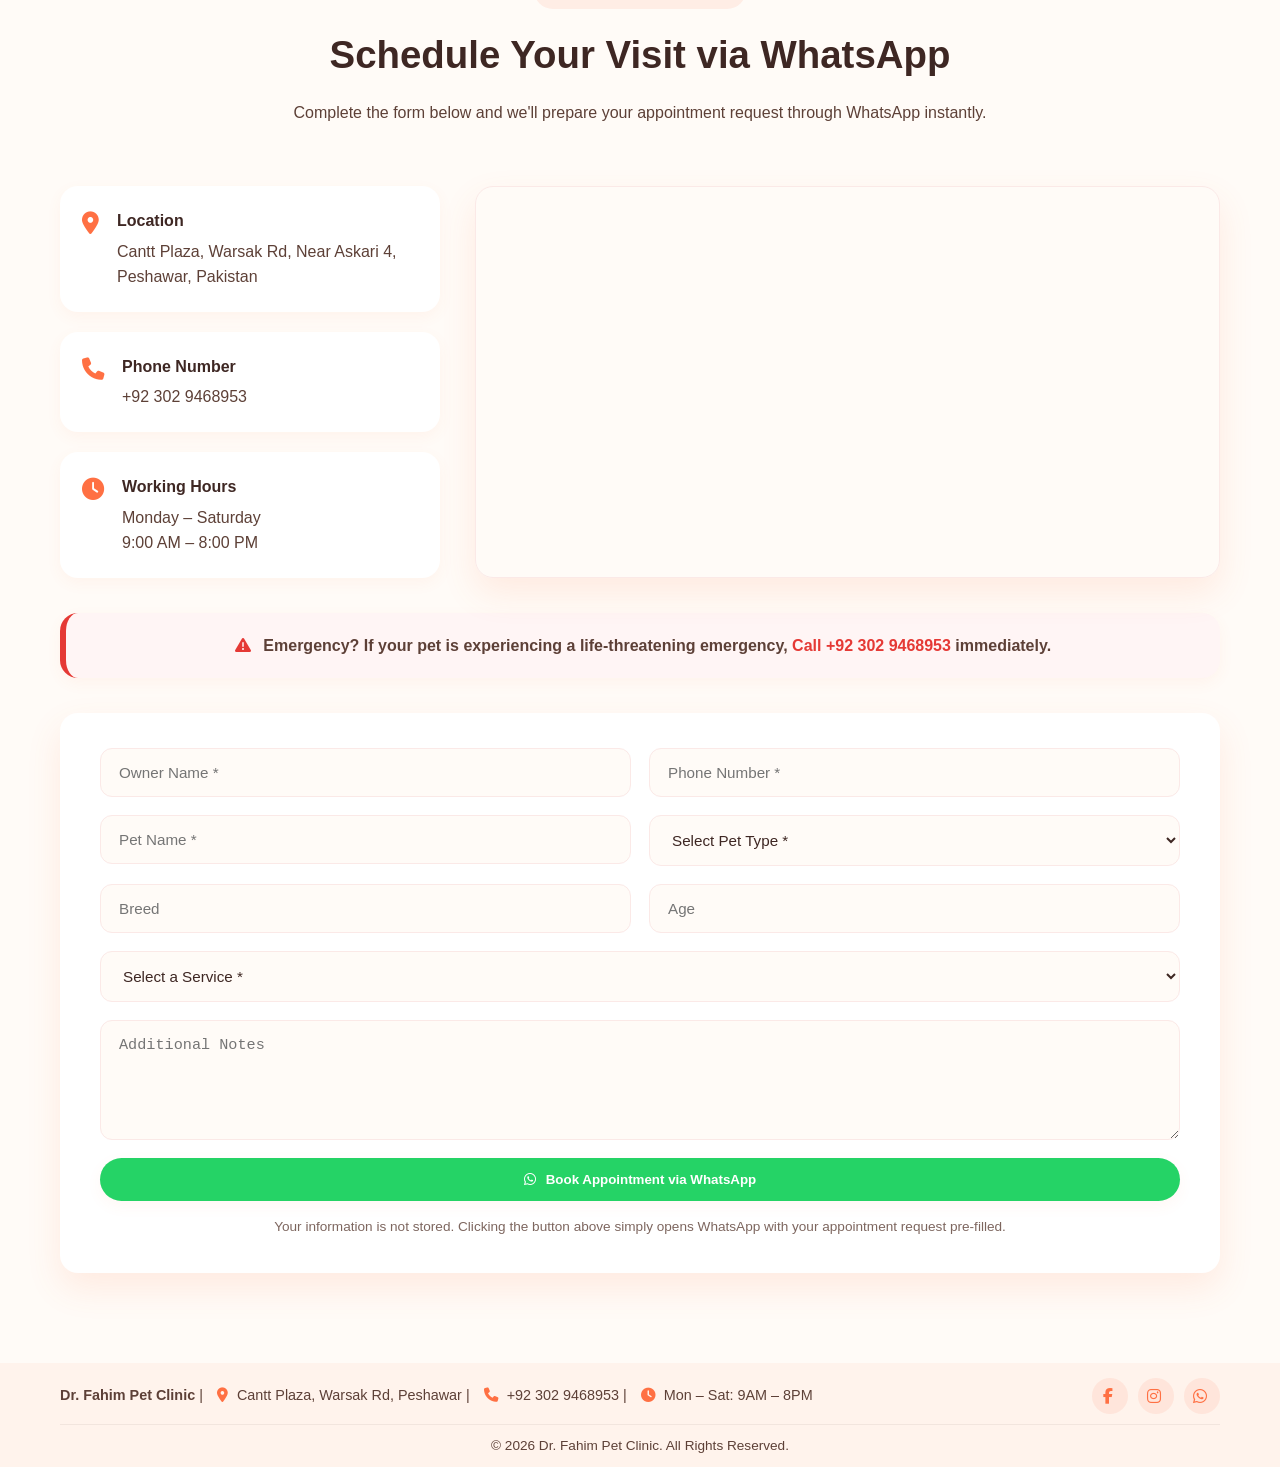
==== commit 90e3e695: "Update index.html" ====
--- a/index.html
+++ b/index.html
@@ -1,4 +1,4 @@
-<!DOCTYPE html>
+chi<!DOCTYPE html>
 <html lang="en">
 <head>
     <meta charset="UTF-8">
@@ -1340,7 +1340,7 @@
     const preferredTime = document.getElementById("preferredTime").value;
     const additionalNotes = document.getElementById("additionalNotes").value.trim() || "None";
 
-    const clinicWhatsAppNumber = "923029468953";
+    const clinicWhatsAppNumber = "+923029468953";
 
     const message = `🐾 *Appointment Request*
 
@@ -1369,4 +1369,4 @@
 });
     </script>
 </body>
-</html>+</html>
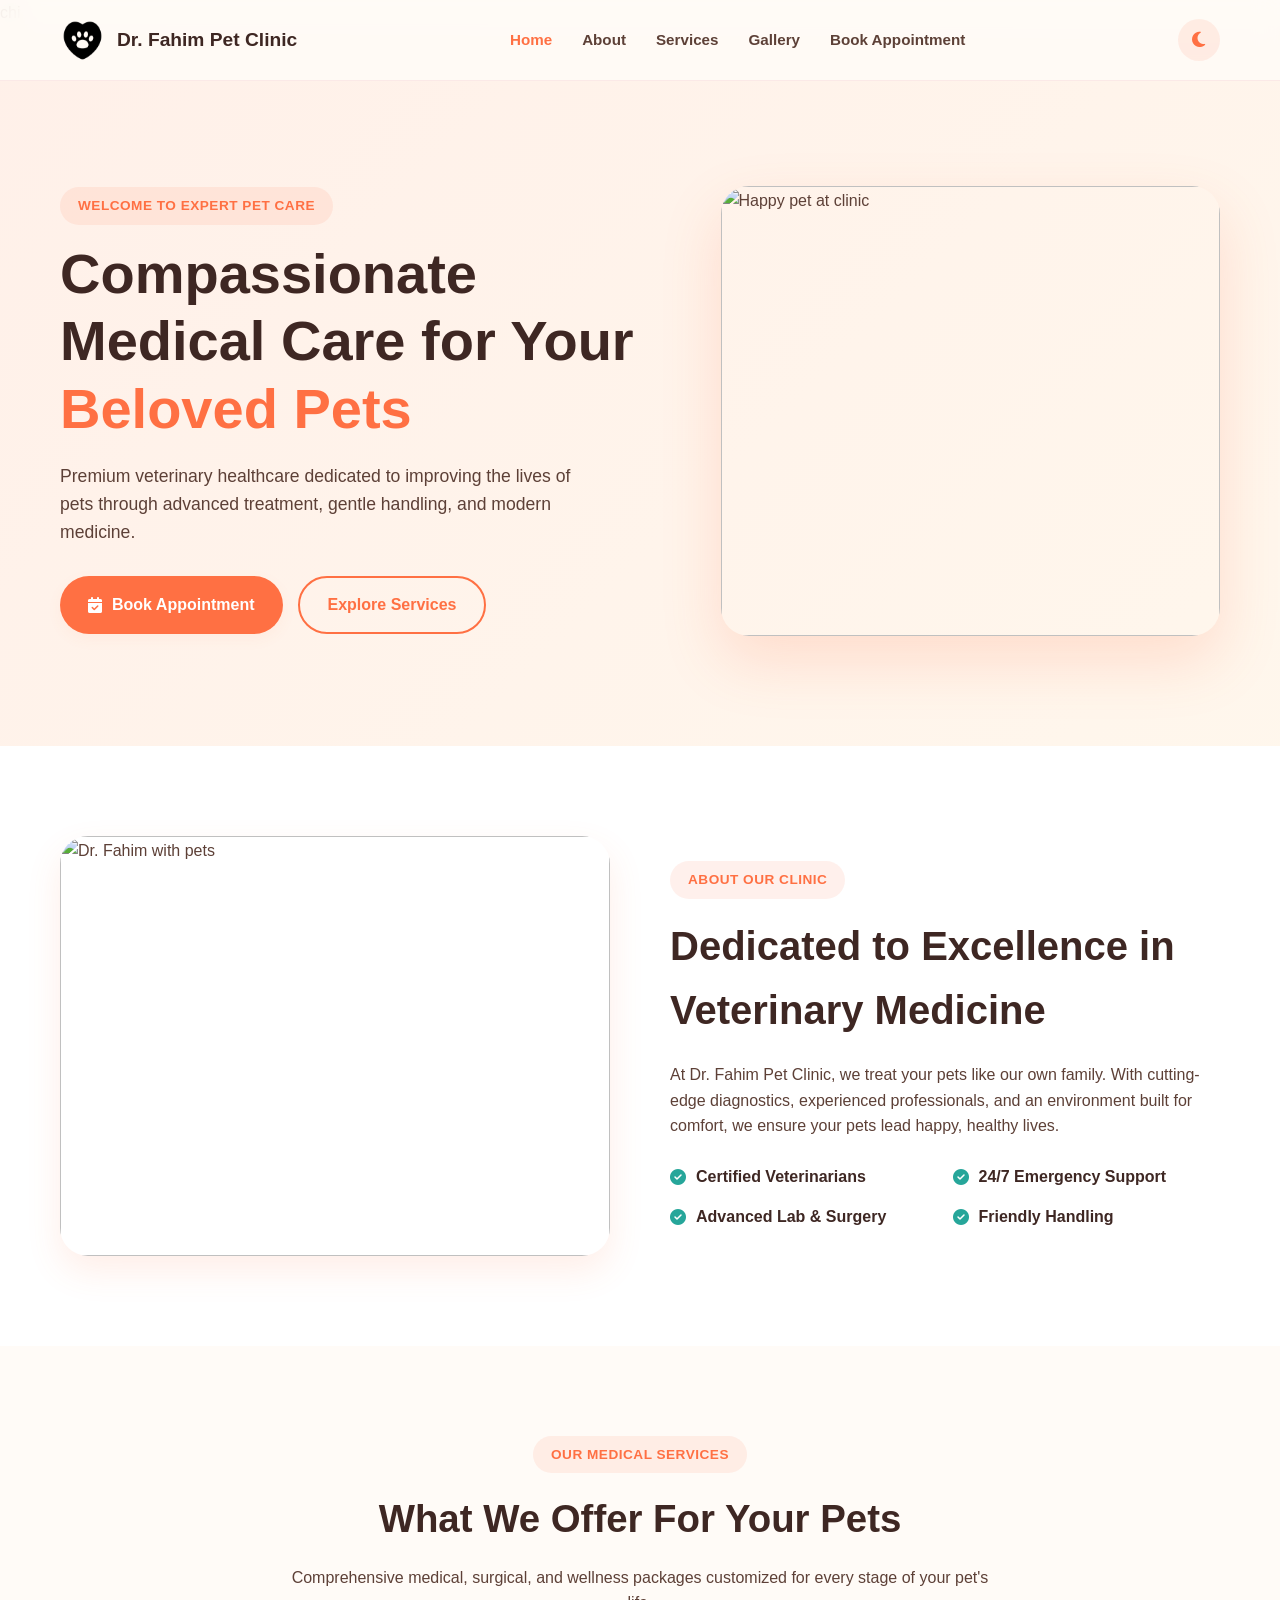
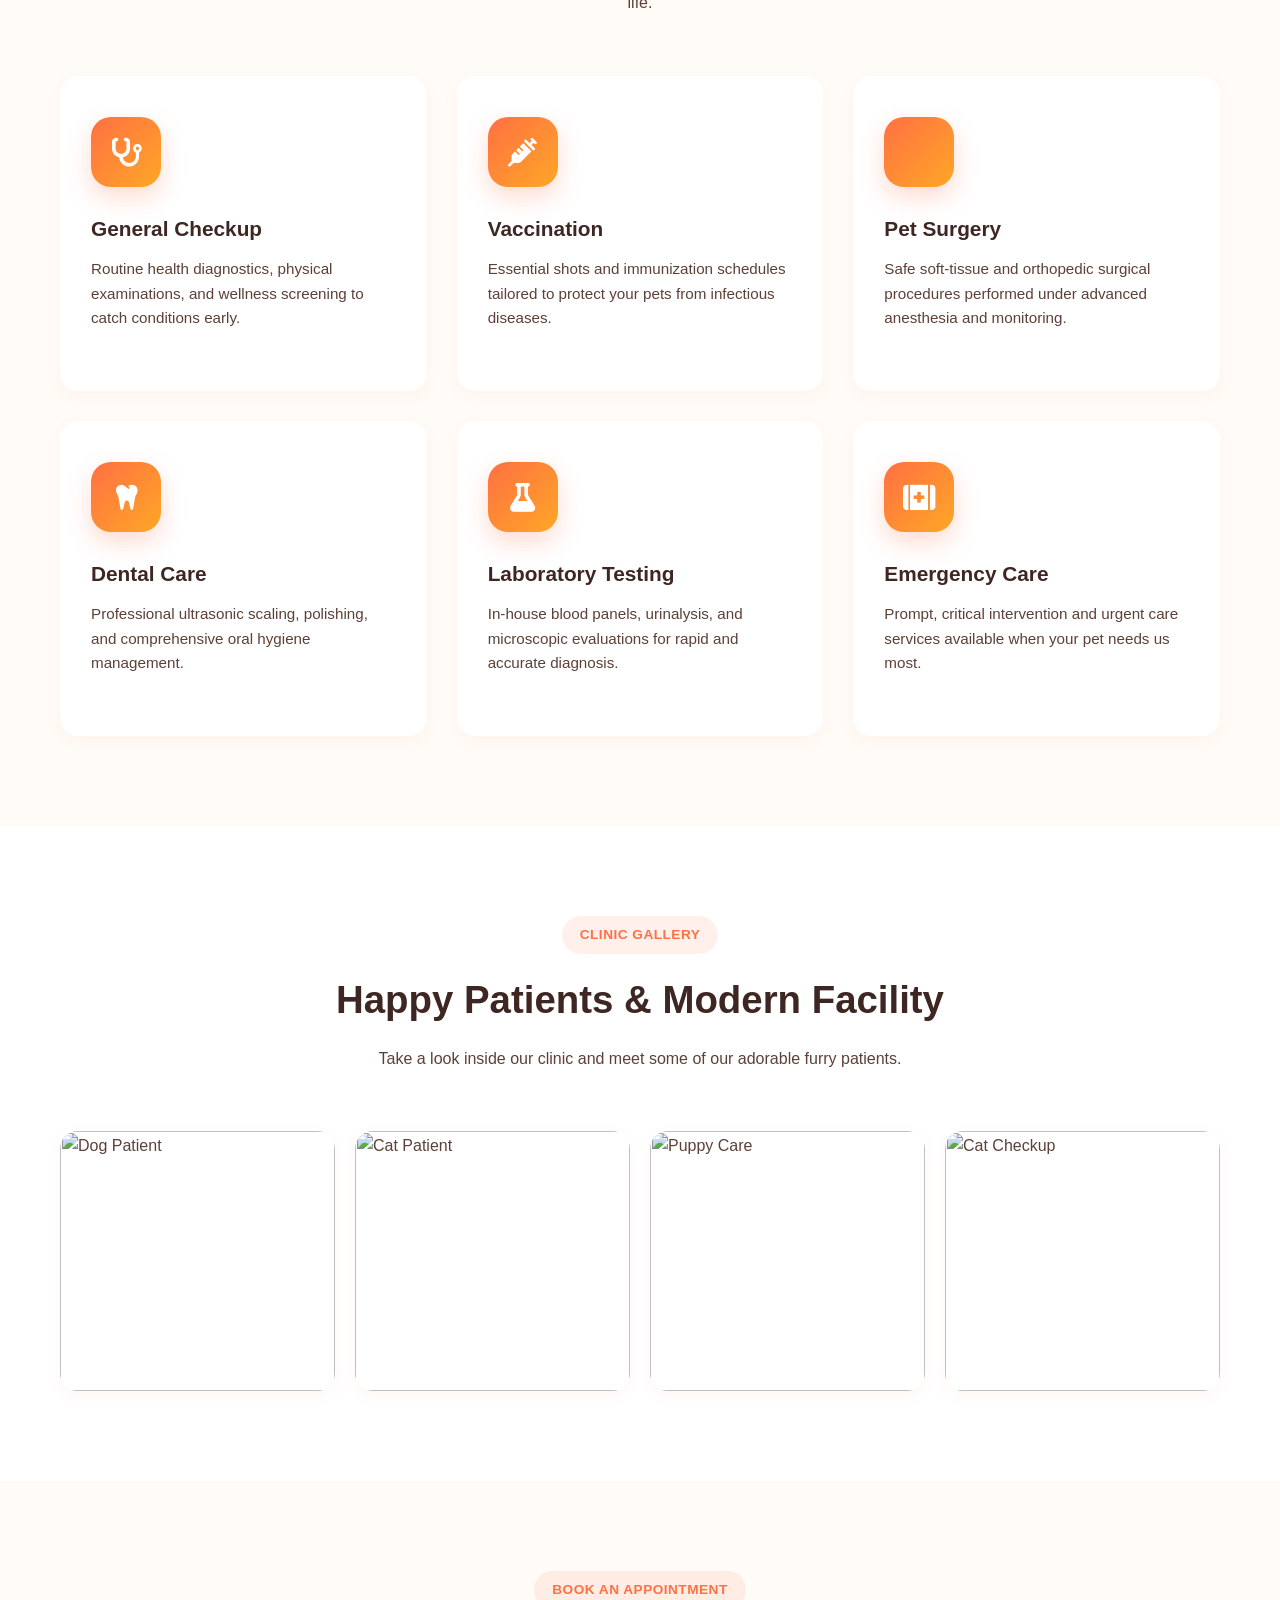
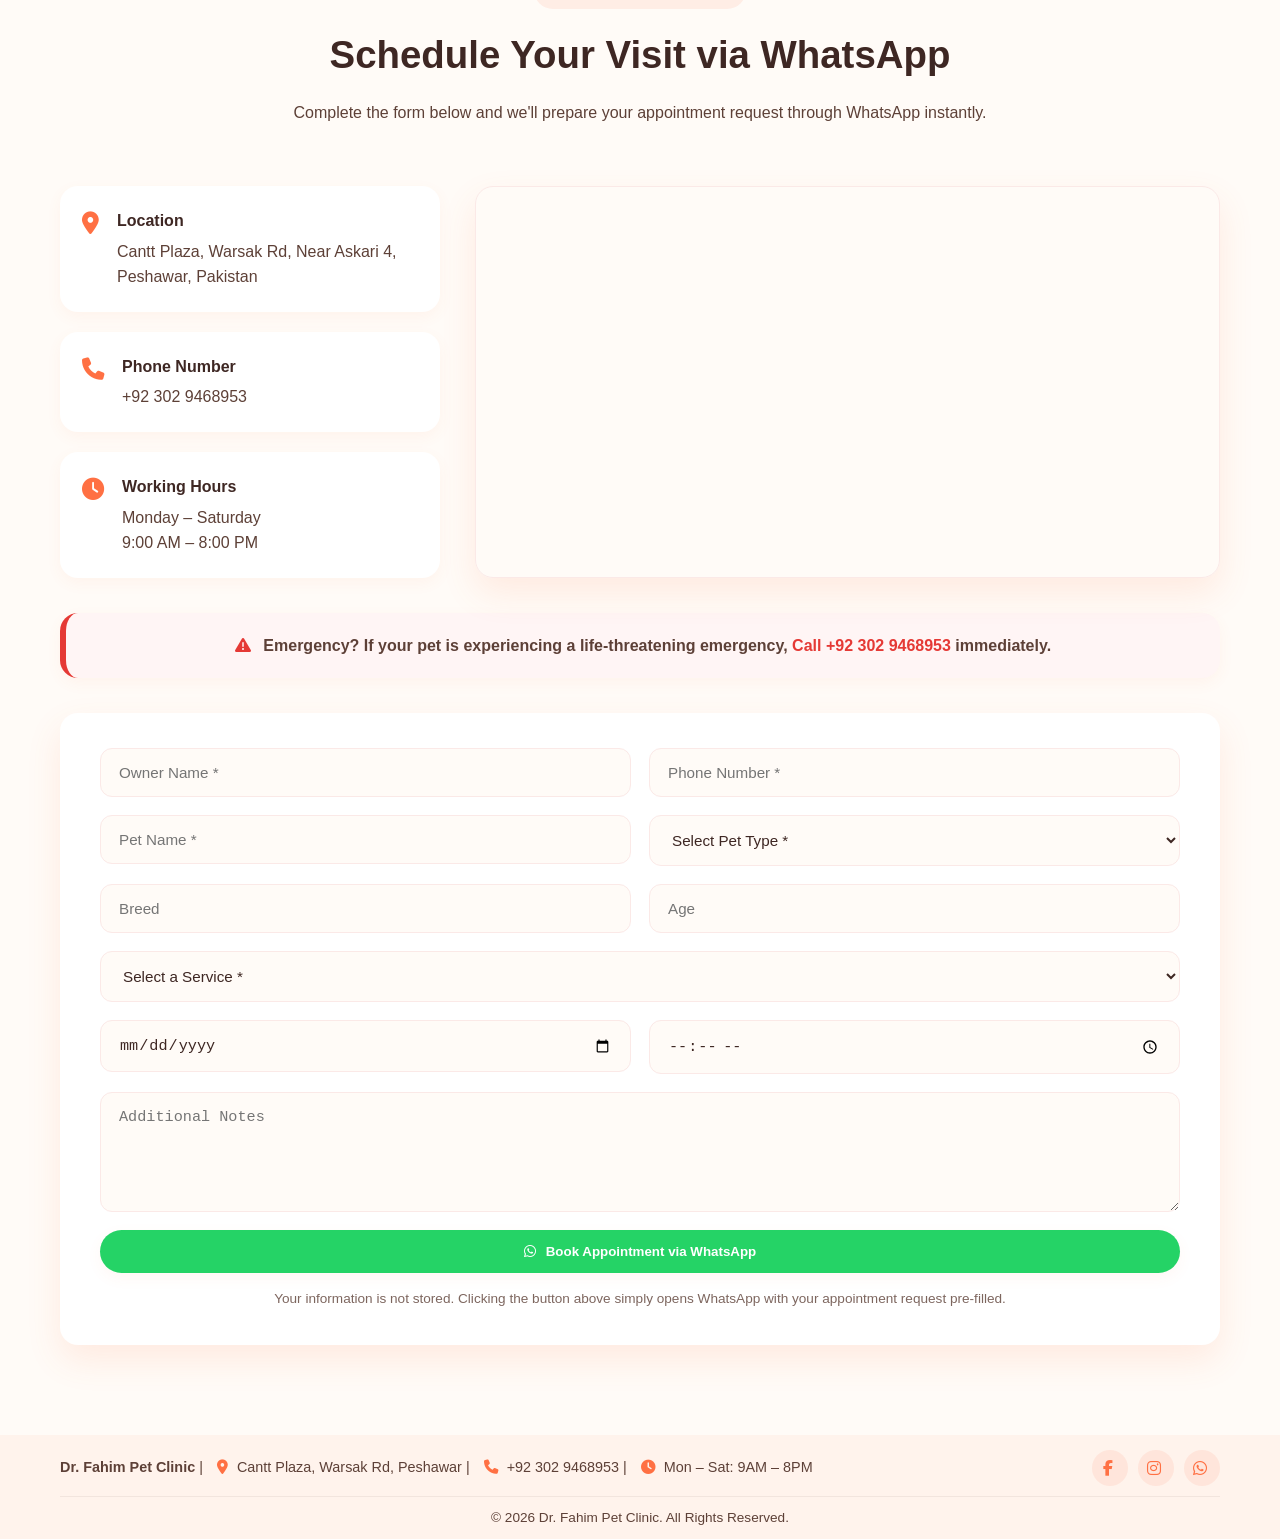
==== commit 465cc007: "Update print statement from 'Hello' to 'Goodbye'" ====
--- a/index.html
+++ b/index.html
@@ -1179,7 +1179,7 @@
                     <option>Pet Pharmacy</option>
                 </select>
             </div>
-<!--
+
             <div class="form-row">
                 <div class="form-group">
                     <input type="date" id="preferredDate" required>
@@ -1188,7 +1188,7 @@
                 <div class="form-group">
                     <input type="time" id="preferredTime" required>
                 </div>
-            </div>-->
+            </div>
 
             <div class="form-group">
                 <textarea id="additionalNotes" placeholder="Additional Notes"></textarea>
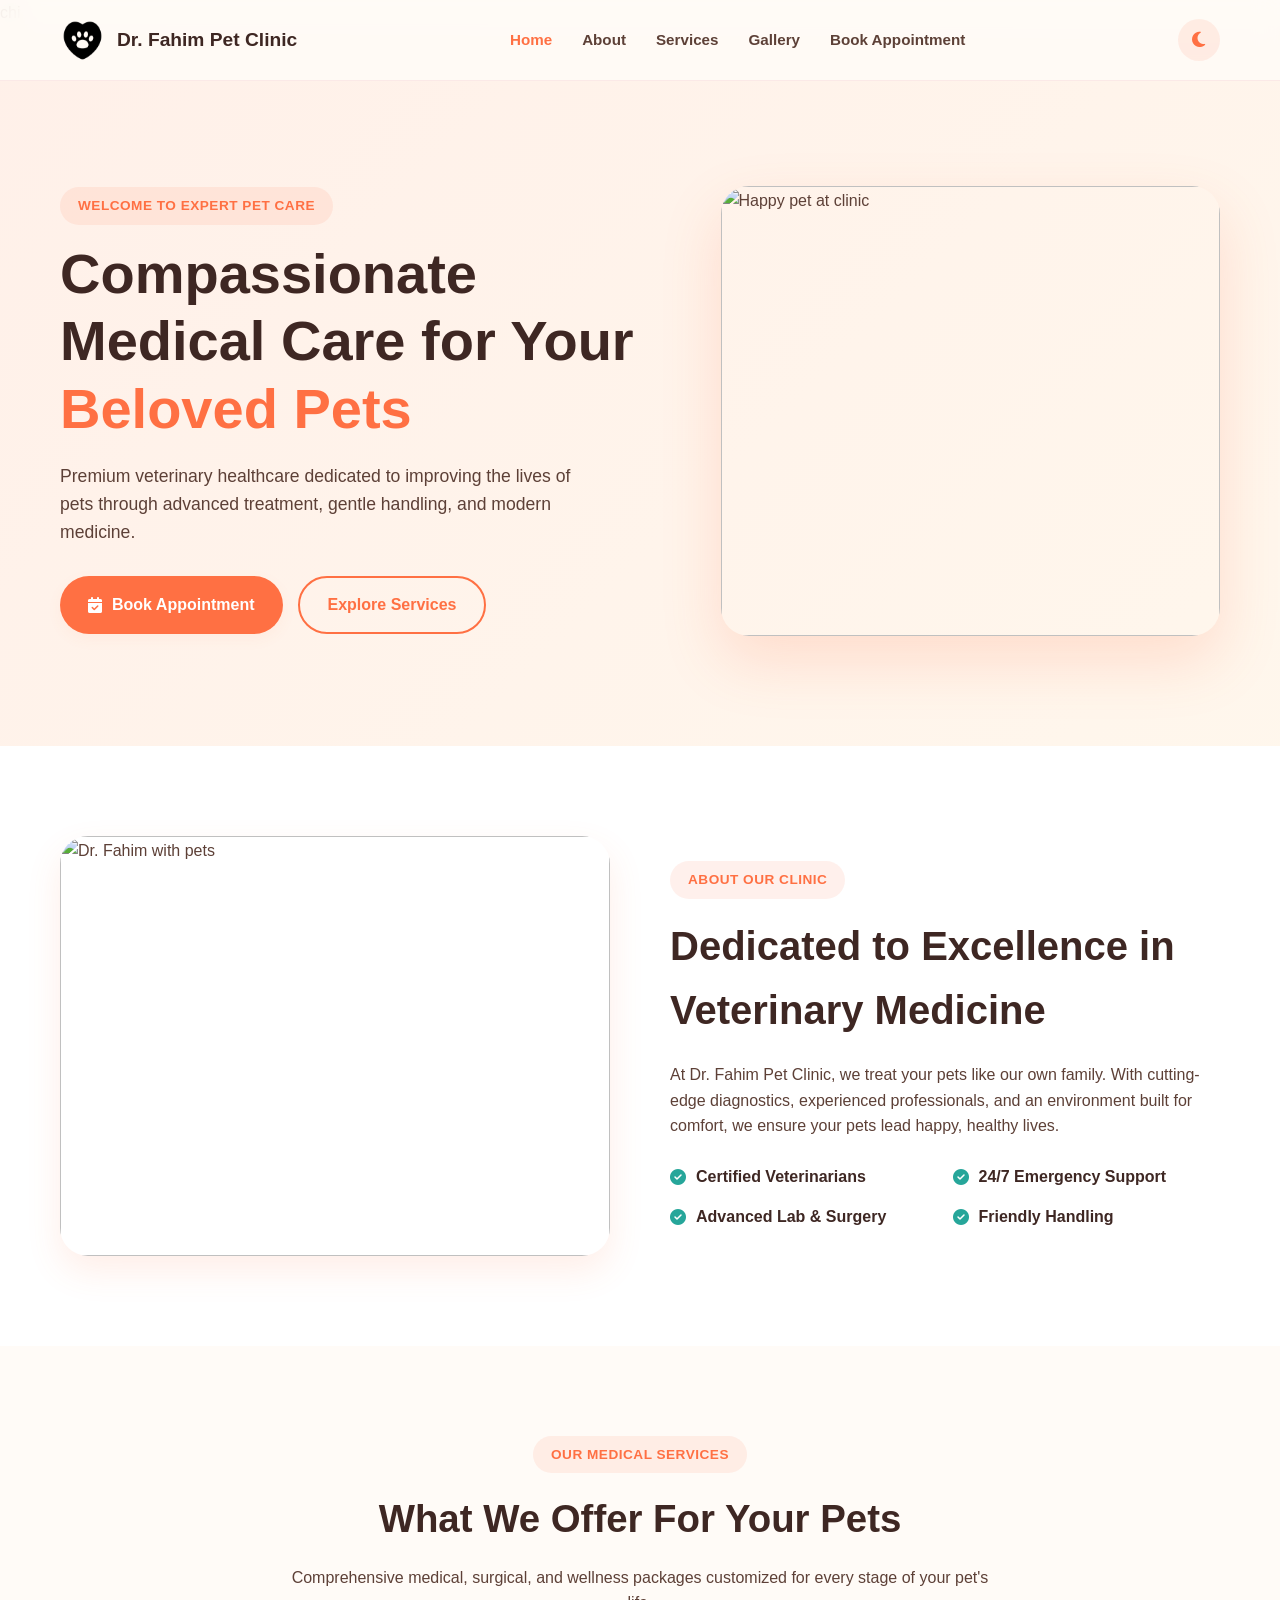
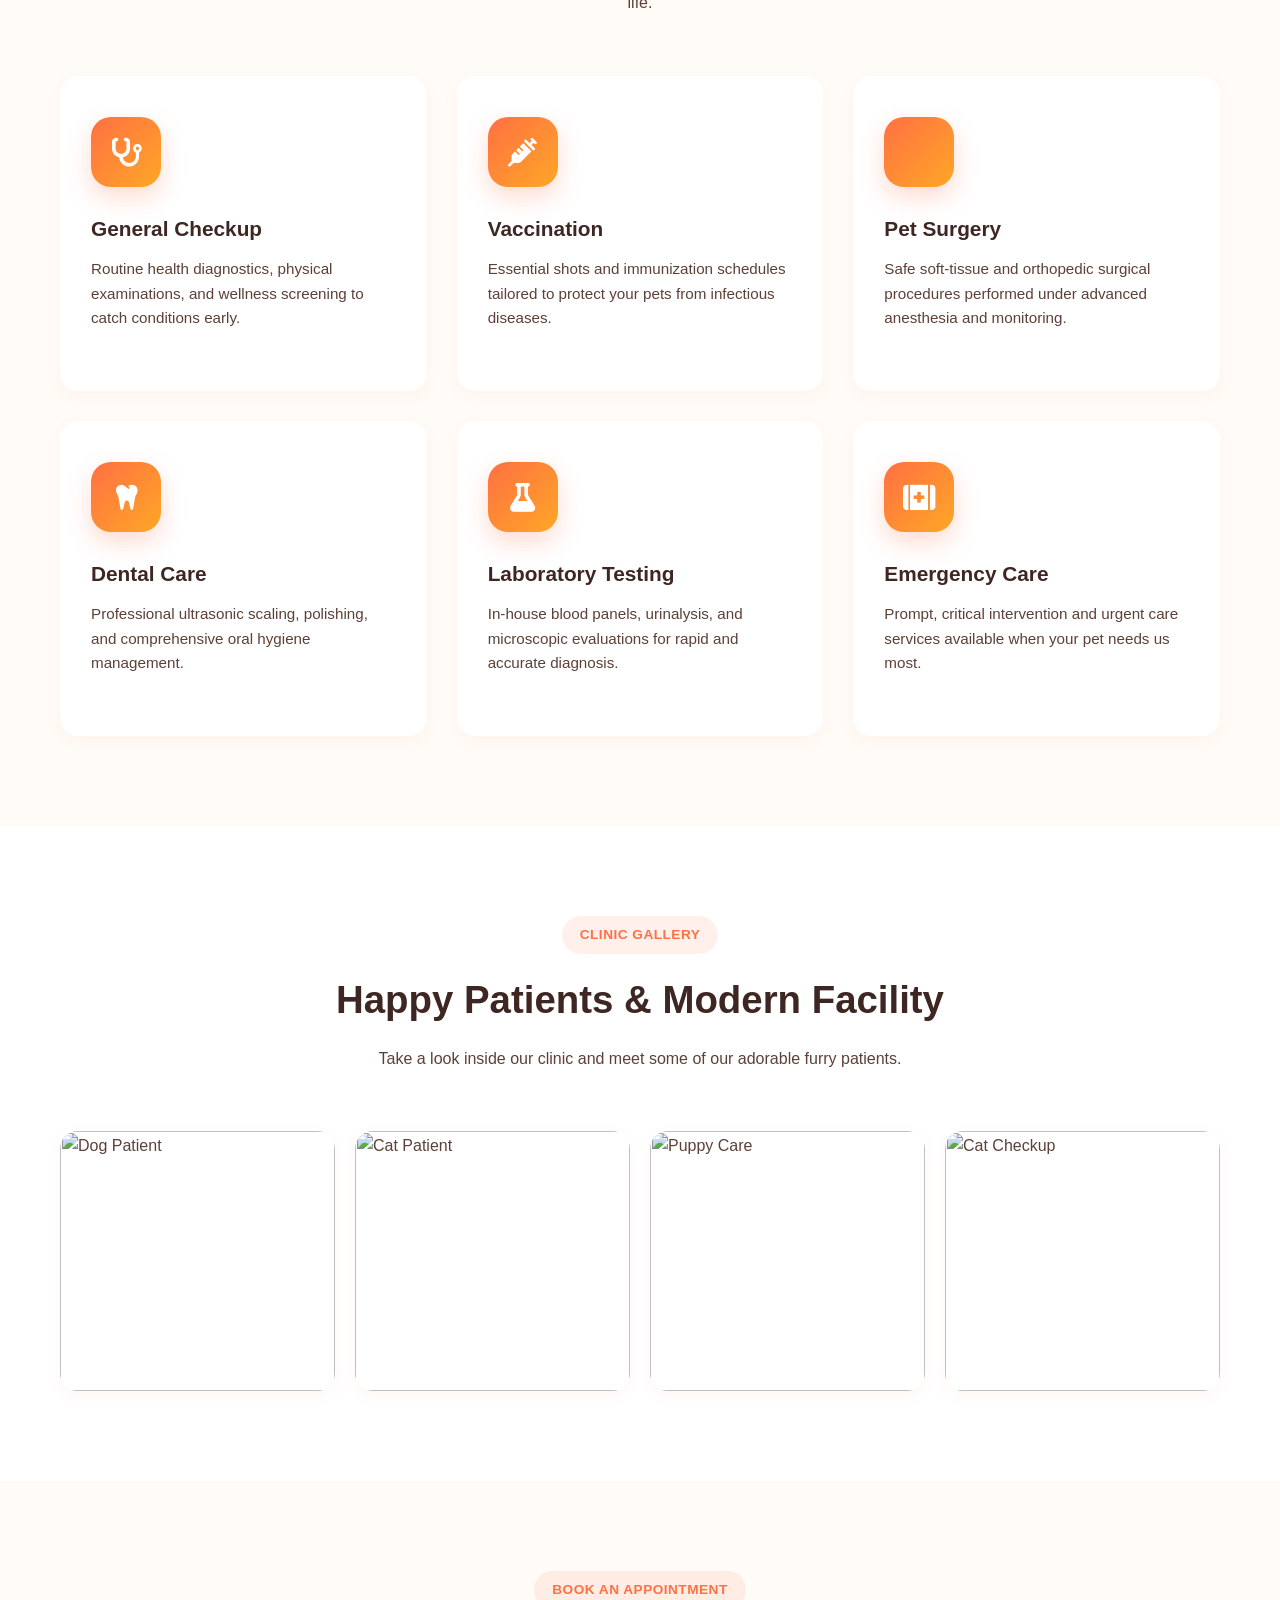
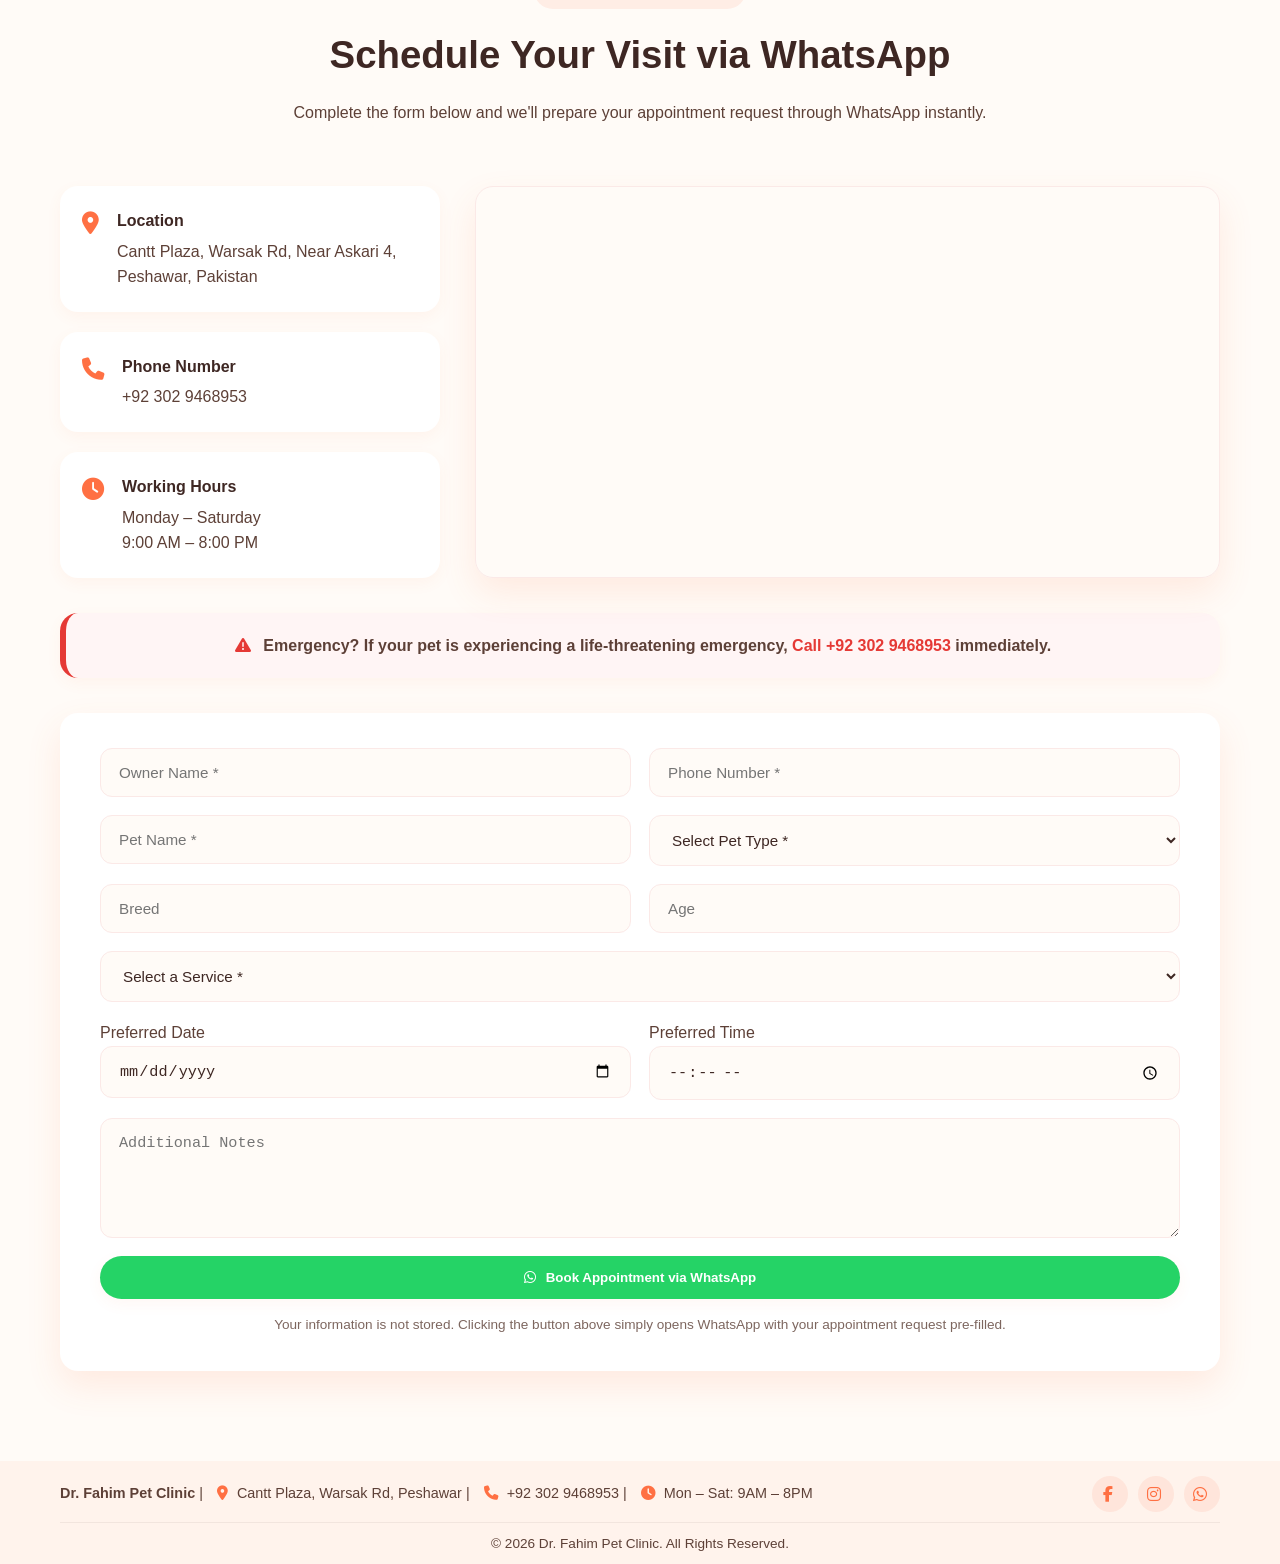
==== commit 1b9b7d12: "Update print statement from 'Hello' to 'Goodbye'" ====
--- a/index.html
+++ b/index.html
@@ -1179,16 +1179,17 @@
                     <option>Pet Pharmacy</option>
                 </select>
             </div>
-
-            <div class="form-row">
-                <div class="form-group">
-                    <input type="date" id="preferredDate" required>
-                </div>
-
-                <div class="form-group">
-                    <input type="time" id="preferredTime" required>
-                </div>
-            </div>
+<div class="form-row">
+    <div class="form-group">
+        <label for="preferredDate">Preferred Date</label>
+        <input type="date" id="preferredDate" required>
+    </div>
+
+    <div class="form-group">
+        <label for="preferredTime">Preferred Time</label>
+        <input type="time" id="preferredTime" required>
+    </div>
+</div>
 
             <div class="form-group">
                 <textarea id="additionalNotes" placeholder="Additional Notes"></textarea>
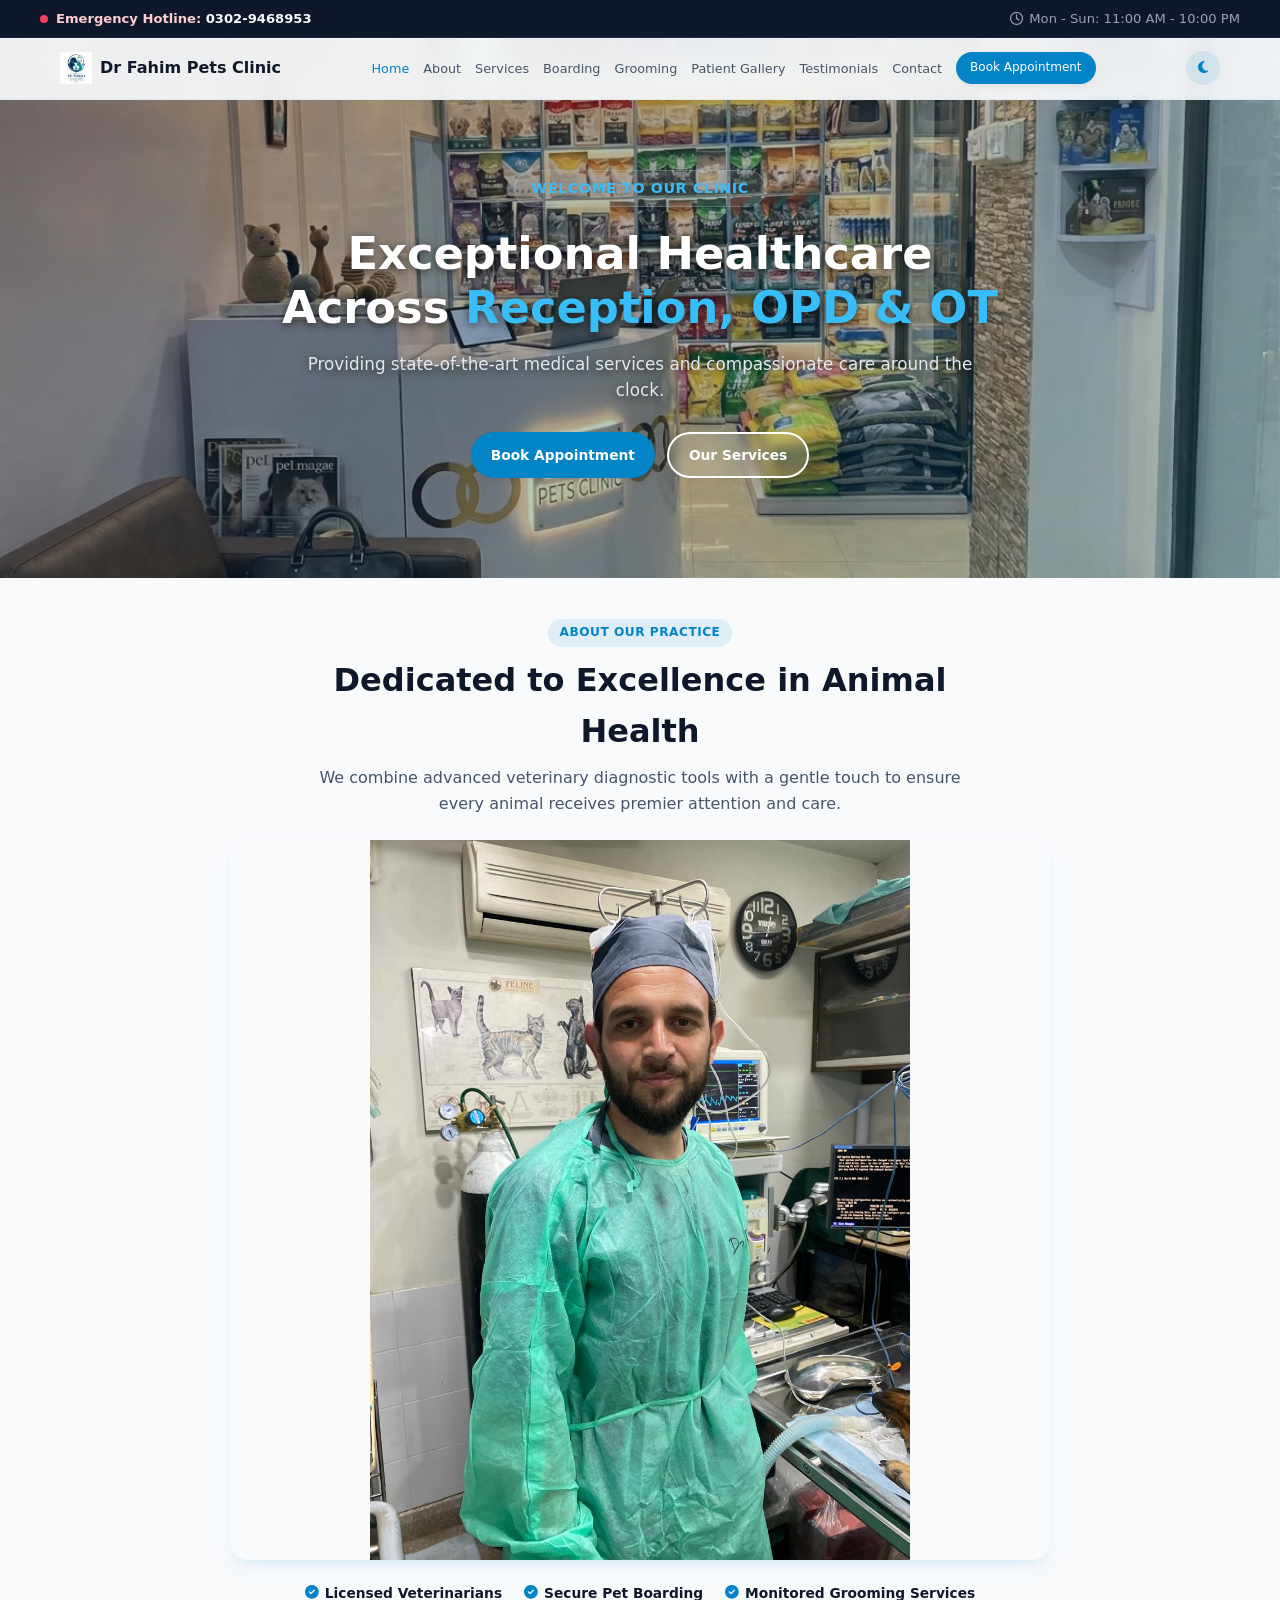
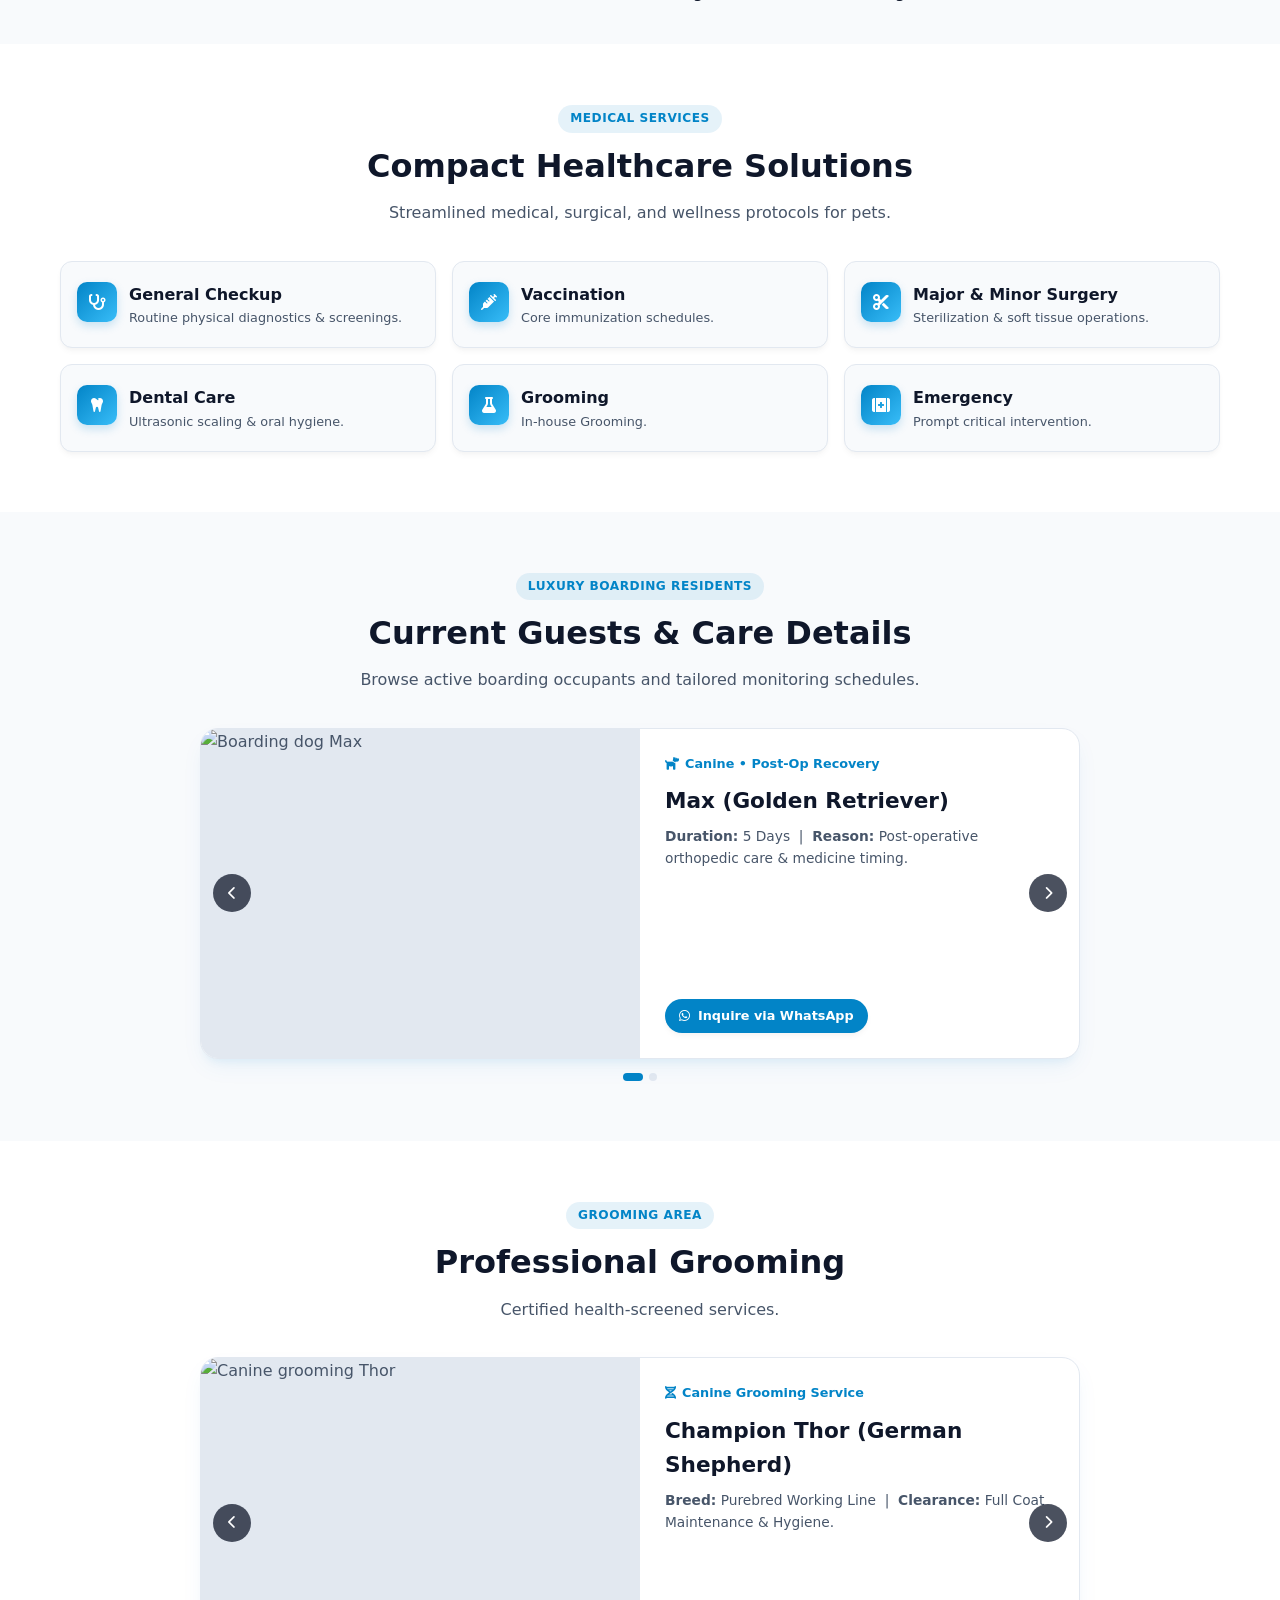
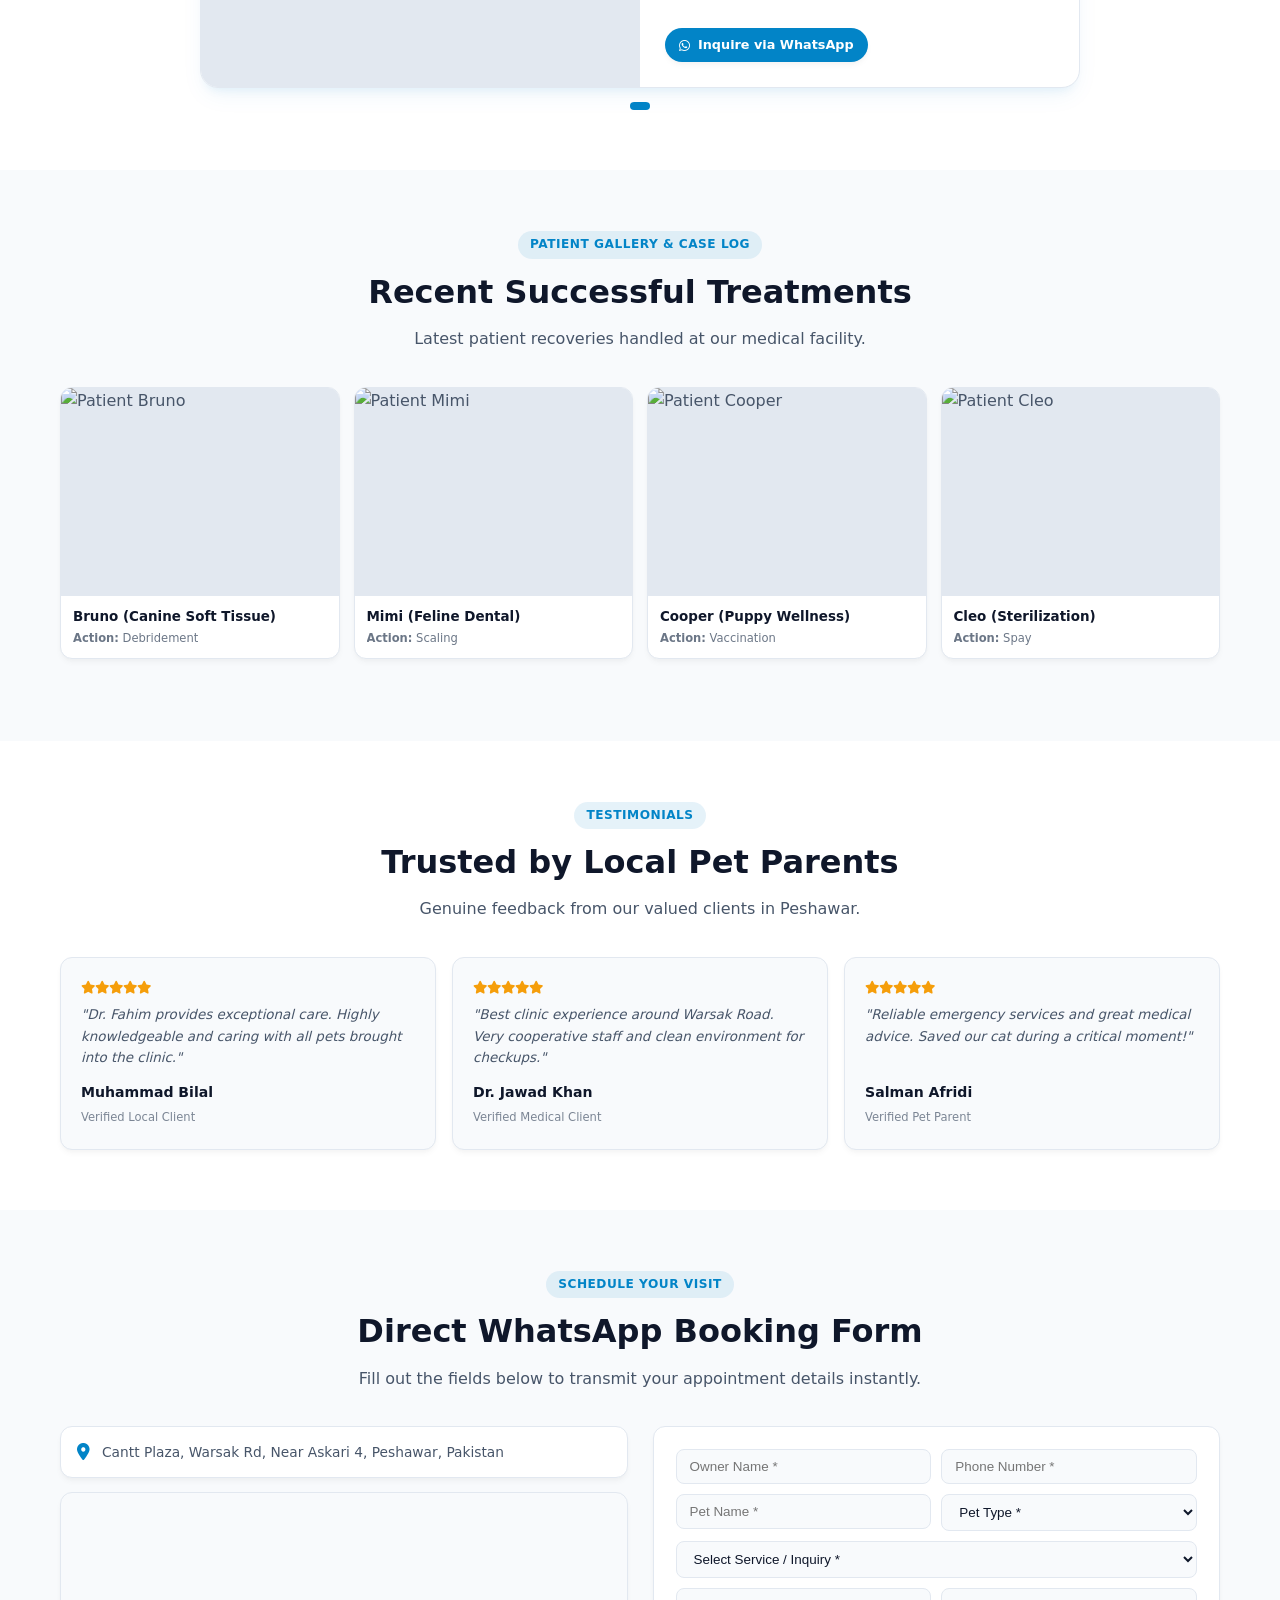
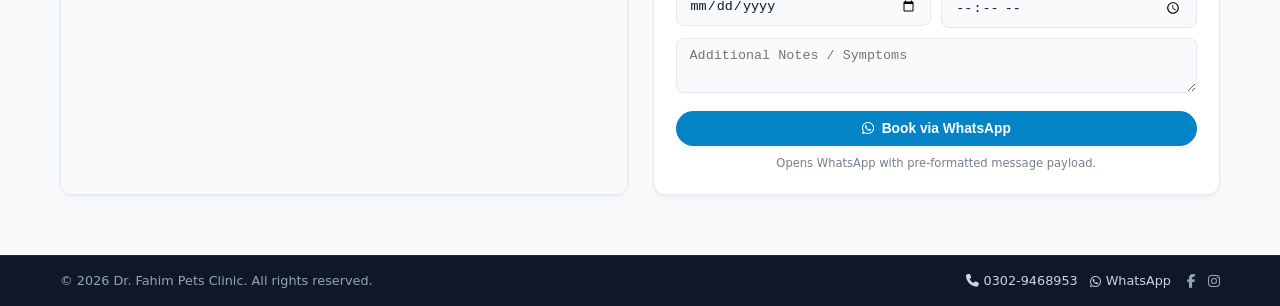
==== commit 71ab28e7: "Add files via upload" ====
--- a/index.html
+++ b/index.html
@@ -1,45 +1,48 @@
-chi<!DOCTYPE html>
+<!DOCTYPE html>
 <html lang="en">
 <head>
     <meta charset="UTF-8">
     <meta name="viewport" content="width=device-width, initial-scale=1.0">
-    <title>Dr. Fahim Pet Clinic - Compassionate Veterinary Care</title>
+    <title>Home- Dr Fahim Pets Clinic</title>
     <!-- FontAwesome Icons -->
     <link rel="stylesheet" href="https://cdnjs.cloudflare.com/ajax/libs/font-awesome/6.4.0/css/all.min.css">
     <style>
-    /*==================================================
-      CSS VARIABLES & THEMING
-    ==================================================*/
+    /* ==========================================================
+       [SECTION 1: CSS VARIABLES & COLOR PALETTE]
+       ========================================================== */
     :root {
-        --primary: #FF7043;
-        --primary-dark: #F4511E;
-        --secondary: #FFA726;
-        --accent: #26A69A;
+        --primary: #0284C7;        /* Professional Ocean Blue */
+        --primary-dark: #0369A1;   /* Darker Blue for Hover States */
+        --secondary: #38BDF8;      /* Soft Light Blue Accent */
+        --accent: #F43F5E;         /* Vibrant Coral/Red for Alerts & Badges */
 
         --white: #ffffff;
-        --background: #FFFBF7;
-        --dark: #3E2723;
-        --text: #5D4037;
-        --border: #FBE9E7;
-
-        --shadow-sm: 0 5px 15px rgba(255, 112, 67, 0.06);
-        --shadow: 0 15px 35px rgba(255, 112, 67, 0.12);
-        --shadow-lg: 0 25px 60px rgba(255, 112, 67, 0.18);
-
-        --radius: 18px;
-        --radius-lg: 28px;
-        --transition: 0.35s ease;
+        --background: #F8FAFC;     /* Clean Off-White Background */
+        --dark: #0F172A;           /* Deep Slate for Headings */
+        --text: #475569;           /* Readable Body Text Color */
+        --border: #E2E8F0;         /* Subtle Border Divider Color */
+
+        --shadow-sm: 0 4px 6px -1px rgba(0, 0, 0, 0.04), 0 2px 4px -1px rgba(0, 0, 0, 0.02);
+        --shadow: 0 10px 25px -5px rgba(2, 132, 199, 0.08), 0 8px 10px -6px rgba(2, 132, 199, 0.08);
+
+        --radius: 12px;
+        --radius-lg: 18px;
+        --transition: 0.3s cubic-bezier(0.4, 0, 0.2, 1);
         --container: 1200px;
     }
 
+    /* Dark Mode Palette Overrides */
     body.dark-mode {
-        background: #181210;
-        color: #D7CCC8;
-    }
-
-    /*==================================================
-      GLOBAL BASE STYLES
-    ==================================================*/
+        --background: #0B0F19;
+        --white: #111827;
+        --dark: #F9FAFB;
+        --text: #9CA3AF;
+        --border: #1F2937;
+    }
+
+    /* ==========================================================
+       [SECTION 2: GLOBAL BASE STYLES & RESETS]
+       ========================================================== */
     * {
         margin: 0;
         padding: 0;
@@ -51,11 +54,12 @@
     }
 
     body {
-        font-family: 'Segoe UI', Tahoma, Geneva, Verdana, sans-serif;
+        font-family: 'Inter', system-ui, -apple-system, sans-serif;
         background: var(--background);
         color: var(--text);
         line-height: 1.6;
-        transition: background 0.3s ease, color 0.3s ease;
+        transition: background var(--transition), color var(--transition);
+        overflow-x: hidden;
     }
 
     .container {
@@ -65,33 +69,19 @@
     }
 
     section {
-        padding: 90px 0;
+        padding: 60px 0;
         position: relative;
-    }
-
-    body.dark-mode section {
-        background: #181210;
     }
 
     h1, h2, h3 {
         color: var(--dark);
         font-weight: 700;
-        transition: color 0.3s ease;
-    }
-
-    body.dark-mode h1,
-    body.dark-mode h2,
-    body.dark-mode h3 {
-        color: #FFF3E0;
+        transition: color var(--transition);
     }
 
     p {
         color: var(--text);
-        transition: color 0.3s ease;
-    }
-
-    body.dark-mode p {
-        color: #D7CCC8;
+        transition: color var(--transition);
     }
 
     a {
@@ -99,17 +89,176 @@
         transition: var(--transition);
     }
 
-    /* Buttons */
+    /* ==========================================================
+       [SECTION 3: TOP EMERGENCY & TIMINGS BAR]
+       ========================================================== */
+    .top-bar {
+        background: #0F172A;
+        color: #fff;
+        padding: 8px 20px;
+        font-size: 0.82rem;
+        position: fixed;
+        top: 0;
+        left: 0;
+        width: 100%;
+        z-index: 1001;
+        border-bottom: 1px solid rgba(255, 255, 255, 0.08);
+    }
+
+    .top-bar-container {
+        max-width: var(--container);
+        margin: 0 auto;
+        display: flex;
+        justify-content: space-between;
+        align-items: center;
+        flex-wrap: wrap;
+        gap: 8px;
+    }
+
+    .emergency-badge {
+        display: inline-flex;
+        align-items: center;
+        gap: 8px;
+        font-weight: 600;
+        color: #FECDD3;
+    }
+
+    .blinking-dot {
+        width: 8px;
+        height: 8px;
+        background-color: var(--accent);
+        border-radius: 50%;
+        animation: pulse-blink 1.2s infinite ease-in-out;
+    }
+
+    @keyframes pulse-blink {
+        0% { transform: scale(0.95); opacity: 1; box-shadow: 0 0 0 0 rgba(244, 63, 94, 0.7); }
+        70% { transform: scale(1); opacity: 0.5; box-shadow: 0 0 0 8px rgba(244, 63, 94, 0); }
+        100% { transform: scale(0.95); opacity: 1; box-shadow: 0 0 0 0 rgba(244, 63, 94, 0); }
+    }
+
+    .emergency-badge a {
+        color: #F8FAFC;
+        font-weight: 700;
+    }
+
+    .clinic-timings {
+        display: flex;
+        align-items: center;
+        gap: 6px;
+        color: #94A3B8;
+    }
+
+    /* ==========================================================
+       [SECTION 4: CLEAN HEADER & NAVIGATION]
+       ========================================================== */
+    header {
+        position: fixed;
+        top: 37px;
+        left: 0;
+        width: 100%;
+        background: rgba(248, 250, 252, 0.92);
+        backdrop-filter: blur(12px);
+        -webkit-backdrop-filter: blur(12px);
+        z-index: 1000;
+        border-bottom: 1px solid var(--border);
+        transition: var(--transition);
+    }
+
+    body.dark-mode header {
+        background: rgba(11, 15, 25, 0.92);
+    }
+
+    .nav-container {
+        display: flex;
+        justify-content: space-between;
+        align-items: center;
+        height: 62px;
+    }
+
+    .logo {
+        display: flex;
+        align-items: center;
+        gap: 8px;
+        font-size: 1rem;
+        font-weight: 700;
+        color: var(--dark);
+    }
+
+    .logo img {
+        width: 32px;
+        height: 32px;
+        object-fit: contain;
+    }
+
+    .nav-links {
+        display: flex;
+        gap: 14px;
+        list-style: none;
+        align-items: center;
+    }
+
+    .nav-links a {
+        color: var(--text);
+        font-weight: 500;
+        font-size: 0.8rem;
+        white-space: nowrap;
+    }
+
+    .nav-links a:hover,
+    .nav-links a.active {
+        color: var(--primary);
+    }
+
+    .nav-actions {
+        display: flex;
+        align-items: center;
+        gap: 10px;
+    }
+
+    .theme-toggle {
+        width: 34px;
+        height: 34px;
+        border-radius: 50%;
+        background: rgba(2, 132, 199, 0.1);
+        border: none;
+        color: var(--primary);
+        font-size: 0.85rem;
+        cursor: pointer;
+        display: flex;
+        align-items: center;
+        justify-content: center;
+        transition: var(--transition);
+    }
+
+    .theme-toggle:hover {
+        background: var(--primary);
+        color: #fff;
+    }
+
+    .menu-btn {
+        display: none;
+        background: none;
+        border: none;
+        font-size: 1.2rem;
+        color: var(--dark);
+        cursor: pointer;
+    }
+
+    /* ==========================================================
+       [SECTION 5: BUTTONS & GENERAL UI COMPONENTS]
+       ========================================================== */
     .btn {
         display: inline-flex;
         align-items: center;
-        gap: 10px;
-        padding: 14px 28px;
+        gap: 8px;
+        padding: 10px 20px;
         border-radius: 999px;
         font-weight: 600;
         cursor: pointer;
         border: none;
         transition: var(--transition);
+        font-size: 0.86rem;
     }
 
     .btn-primary {
@@ -120,699 +269,676 @@
 
     .btn-primary:hover {
         background: var(--primary-dark);
-        transform: translateY(-3px);
-    }
-
-    .btn-secondary {
-        background: transparent;
-        border: 2px solid var(--primary);
-        color: var(--primary);
-    }
-
-    .btn-secondary:hover {
-        background: var(--primary);
+        transform: translateY(-2px);
+        box-shadow: var(--shadow);
+    }
+
+    .btn-outline {
+        background: rgba(255, 255, 255, 0.15);
+        border: 2px solid #fff;
         color: #fff;
-        transform: translateY(-3px);
-    }
-
-    /* Section Headers */
+        backdrop-filter: blur(4px);
+    }
+
+    .btn-outline:hover {
+        background: #fff;
+        color: var(--dark);
+        transform: translateY(-2px);
+    }
+
     .section-header {
         text-align: center;
-        max-width: 700px;
-        margin: 0 auto 60px;
+        max-width: 650px;
+        margin: 0 auto 35px;
     }
 
     .section-tag {
         display: inline-block;
-        padding: 8px 18px;
-        margin-bottom: 15px;
+        padding: 4px 12px;
+        margin-bottom: 8px;
         border-radius: 999px;
-        background: rgba(255, 112, 67, 0.1);
+        background: rgba(2, 132, 199, 0.1);
         color: var(--primary);
-        font-size: 0.85rem;
+        font-size: 0.76rem;
         font-weight: 600;
         text-transform: uppercase;
         letter-spacing: 0.5px;
     }
 
     .section-header h2 {
-        font-size: 2.4rem;
-        margin-bottom: 15px;
-    }
-
-    /*==================================================
-      HEADER & NAVIGATION
-    ==================================================*/
-    header {
-        position: fixed;
+        font-size: 2rem;
+        margin-bottom: 8px;
+    }
+
+    /* ==========================================================
+       [SECTION 6: HERO BACKGROUND BANNER CAROUSEL]
+       ========================================================== */
+    .hero {
+        position: relative;
+        padding-top: 170px;
+        padding-bottom: 100px;
+        text-align: center;
+        color: #fff;
+        overflow: hidden;
+    }
+
+    .hero-slide {
+        position: absolute;
         top: 0;
         left: 0;
         width: 100%;
-        background: rgba(255, 251, 247, 0.9);
-        backdrop-filter: blur(12px);
-        -webkit-backdrop-filter: blur(12px);
-        z-index: 1000;
-        border-bottom: 1px solid var(--border);
-        transition: var(--transition);
-    }
-
-    body.dark-mode header {
-        background: rgba(24, 18, 16, 0.9);
-        border-color: rgba(255, 255, 255, 0.05);
-    }
-
-    .nav-container {
-        display: flex;
-        justify-content: space-between;
-        align-items: center;
-        height: 80px;
-    }
-
-    .logo {
-        display: flex;
-        align-items: center;
+        height: 100%;
+        background-repeat: no-repeat;
+        background-position: center center;
+        background-size: cover;
+        opacity: 0;
+        transition: opacity 1.2s ease-in-out;
+        z-index: 1;
+    }
+
+    .hero-slide.active {
+        opacity: 1;
+    }
+
+    .hero::before {
+        content: '';
+        position: absolute;
+        top: 0;
+        left: 0;
+        width: 100%;
+        height: 100%;
+        background: linear-gradient(135deg, rgba(15, 23, 42, 0.35), rgba(2, 132, 199, 0.25));
+        z-index: 2;
+    }
+
+    .hero .container {
+        position: relative;
+        z-index: 3;
+        max-width: 800px;
+        margin-left: auto;
+        margin-right: auto;
+    }
+
+    .hero .section-tag {
+        background: rgba(202, 189, 189, 0.15);
+        color: #38BDF8;
+        border: 1px solid rgba(163, 202, 219, 0.3);
+        padding: 6px 16px;
+        border-radius: 50px;
+        display: inline-block;
+        margin-bottom: 20px;
+        font-size: 0.9rem;
+    }
+
+    .hero h1 {
+        font-size: 2.8rem;
+        line-height: 1.2;
+        margin-bottom: 16px;
+        color: #fff;
+        text-shadow: 0 2px 8px rgba(0, 0, 0, 0.6);
+    }
+
+    .hero h1 span {
+        color: var(--secondary);
+    }
+
+    .hero p {
+        font-size: 1.05rem;
+        margin-bottom: 28px;
+        color: #E2E8F0;
+        max-width: 680px;
+        margin-left: auto;
+        margin-right: auto;
+        text-shadow: 0 2px 8px rgba(0, 0, 0, 0.6);
+    }
+
+    .hero-buttons {
+        position: relative;
+        z-index: 4;
+        display: flex;
+        justify-content: center;
         gap: 12px;
-        font-size: 1.2rem;
-        font-weight: 700;
-        color: var(--dark);
-    }
-
-    body.dark-mode .logo {
-        color: #FFF3E0;
-    }
-
-    .logo img {
-        width: 45px;
-        height: 45px;
-        object-fit: contain;
-    }
-
-    .nav-links {
-        display: flex;
-        gap: 30px;
-        list-style: none;
-        align-items: center;
-    }
-
-    .nav-links a {
-        color: var(--text);
-        font-weight: 600;
-        font-size: 0.95rem;
-    }
-
-    body.dark-mode .nav-links a {
-        color: #D7CCC8;
-    }
-
-    .nav-links a:hover,
-    .nav-links a.active {
-        color: var(--primary);
-    }
-
-    .nav-actions {
-        display: flex;
-        align-items: center;
-        gap: 15px;
-    }
-
-    .theme-toggle {
-        width: 42px;
-        height: 42px;
-        border-radius: 50%;
-        background: rgba(255, 112, 67, 0.1);
-        border: none;
-        color: var(--primary);
-        font-size: 1.1rem;
-        cursor: pointer;
-        display: flex;
-        align-items: center;
-        justify-content: center;
-        transition: var(--transition);
-    }
-
-    .theme-toggle:hover {
-        background: var(--primary);
-        color: #fff;
-    }
-
-    .menu-btn {
-        display: none;
-        background: none;
-        border: none;
-        font-size: 1.5rem;
-        color: var(--dark);
-        cursor: pointer;
-    }
-
-    body.dark-mode .menu-btn {
-        color: #FFF3E0;
-    }
-
-    /*==================================================
-      HOME / HERO SECTION
-    ==================================================*/
-    .hero {
-        padding-top: 160px;
-        padding-bottom: 110px;
-        background: linear-gradient(135deg, rgba(255, 112, 67, 0.08), rgba(255, 167, 38, 0.05));
-    }
-
-    body.dark-mode .hero {
-        background: linear-gradient(135deg, #181210, #231B18);
-    }
-
-    .hero-grid {
-        display: grid;
-        grid-template-columns: 1.1fr 0.9fr;
-        gap: 50px;
-        align-items: center;
-    }
-
-    .hero-content h1 {
-        font-size: 3.5rem;
-        line-height: 1.2;
-        margin-bottom: 20px;
-    }
-
-    .hero-content h1 span {
-        color: var(--primary);
-    }
-
-    .hero-content p {
-        font-size: 1.1rem;
-        margin-bottom: 30px;
-        max-width: 540px;
-    }
-
-    .hero-buttons {
-        display: flex;
-        gap: 15px;
         flex-wrap: wrap;
     }
 
-    .hero-image img {
+    /* ==========================================================
+       [SECTION 7: ABOUT OUR PRACTICE]
+       ========================================================== */
+    .about {
+        background: var(--background);
+        padding: 40px 16px;
+    }
+
+    .about-wrapper {
+        max-width: 820px;
+        margin: 0 auto;
+        width: 100%;
+    }
+
+    .about-text-top {
+        text-align: center;
+        margin-bottom: 24px;
+    }
+
+    .about-img-box {
         width: 100%;
         border-radius: var(--radius-lg);
-        box-shadow: var(--shadow-lg);
-        object-fit: cover;
-        height: 450px;
-    }
-
-    /*==================================================
-      ABOUT SECTION
-    ==================================================*/
-    .about {
-        background: var(--white);
-    }
-
-    body.dark-mode .about {
-        background: #181210;
-    }
-
-    .about-grid {
-        display: grid;
-        grid-template-columns: 1fr 1fr;
-        gap: 60px;
-        align-items: center;
-    }
-
-    .about-img img {
+        overflow: hidden;
+        box-shadow: var(--shadow);
+        background: var(--background);
+        display: flex;
+        justify-content: center;
+        align-items: center;
+    }
+
+    .about-img-box img {
         width: 100%;
-        border-radius: var(--radius-lg);
-        box-shadow: var(--shadow);
-        height: 420px;
-        object-fit: cover;
-    }
-
-    .about-text h2 {
-        font-size: 2.5rem;
-        margin-bottom: 20px;
-    }
-
-    .about-text p {
-        margin-bottom: 20px;
+        height: auto;
+        max-height: 80vh;
+        object-fit: contain;
+        display: block;
     }
 
     .feature-list {
         list-style: none;
-        margin-top: 25px;
-        display: grid;
-        grid-template-columns: 1fr 1fr;
-        gap: 15px;
+        margin-top: 22px;
+        display: flex;
+        justify-content: center;
+        gap: 22px;
+        flex-wrap: wrap;
+        padding: 0;
     }
 
     .feature-list li {
         display: flex;
         align-items: center;
-        gap: 10px;
+        gap: 6px;
         font-weight: 600;
+        font-size: 0.86rem;
         color: var(--dark);
     }
 
-    body.dark-mode .feature-list li {
-        color: #FFF3E0;
-    }
-
     .feature-list li i {
-        color: var(--accent);
-    }
-
-    /*==================================================
-      SERVICES SECTION
-    ==================================================*/
+        color: var(--primary);
+    }
+
+    /* ==========================================================
+       [SECTION 8: MEDICAL SERVICES]
+       ========================================================== */
     .services {
-        background: var(--background);
+        background: var(--white);
     }
 
     .services-grid {
         display: grid;
         grid-template-columns: repeat(3, 1fr);
-        gap: 30px;
+        gap: 16px;
     }
 
     .service-card {
-        background: var(--white);
-        padding: 40px 30px;
+        background: var(--background);
+        padding: 20px 16px;
         border-radius: var(--radius);
         box-shadow: var(--shadow-sm);
         transition: var(--transition);
-        border: 1px solid transparent;
-    }
-
-    body.dark-mode .service-card {
-        background: #231B18;
-        border-color: rgba(255, 255, 255, 0.05);
+        border: 1px solid var(--border);
+        display: flex;
+        align-items: flex-start;
+        gap: 12px;
     }
 
     .service-card:hover {
-        transform: translateY(-8px);
+        transform: translateY(-3px);
         box-shadow: var(--shadow);
-        border-color: rgba(255, 112, 67, 0.2);
+        border-color: rgba(2, 132, 199, 0.3);
     }
 
     .service-icon {
-        width: 70px;
-        height: 70px;
-        border-radius: 20px;
+        width: 40px;
+        height: 40px;
+        min-width: 40px;
+        border-radius: 10px;
         background: linear-gradient(135deg, var(--primary), var(--secondary));
         display: flex;
         align-items: center;
         justify-content: center;
         color: #fff;
-        font-size: 1.8rem;
-        margin-bottom: 25px;
-        box-shadow: 0 10px 25px rgba(255, 112, 67, 0.25);
-    }
-
-    .service-card h3 {
+        font-size: 1rem;
+        box-shadow: 0 4px 10px rgba(2, 132, 199, 0.2);
+    }
+
+    .service-content h3 {
+        margin-bottom: 2px;
+        font-size: 1rem;
+    }
+
+    .service-content p {
+        font-size: 0.8rem;
+        line-height: 1.4;
+    }
+
+    /* ==========================================================
+       [SECTION 9 & 10: CAROUSELS (BOARDING & GROOMING AREA)]
+       ========================================================== */
+    .carousel-section, .grooming-carousel-section {
+        background: var(--background);
+    }
+
+    .grooming-carousel-section {
+        background: var(--white);
+    }
+
+    .carousel-container {
+        position: relative;
+        max-width: 880px;
+        margin: 0 auto;
+        overflow: hidden;
+        border-radius: var(--radius-lg);
+        box-shadow: var(--shadow);
+        background: var(--white);
+        border: 1px solid var(--border);
+    }
+
+    .carousel-track {
+        display: flex;
+        transition: transform 0.5s cubic-bezier(0.25, 1, 0.5, 1);
+    }
+
+    .carousel-slide-item {
+        min-width: 100%;
+        display: grid;
+        grid-template-columns: 1fr 1fr;
+    }
+
+    .carousel-img-box {
+        width: 100%;
+        aspect-ratio: 4/3;
+        background: var(--border);
+        overflow: hidden;
+    }
+
+    .carousel-img-box img {
+        width: 100%;
+        height: 100%;
+        object-fit: cover;
+        object-position: center;
+        display: block;
+    }
+
+    .carousel-content-box {
+        padding: 25px;
+        display: flex;
+        flex-direction: column;
+        justify-content: space-between;
+    }
+
+    .carousel-content-box h3 {
+        font-size: 1.35rem;
+        margin-bottom: 6px;
+    }
+
+    .carousel-meta {
+        font-size: 0.8rem;
+        font-weight: 600;
+        color: var(--primary);
+        margin-bottom: 10px;
+        display: flex;
+        align-items: center;
+        gap: 6px;
+    }
+
+    .carousel-content-box p {
+        font-size: 0.86rem;
         margin-bottom: 12px;
-        font-size: 1.3rem;
-    }
-
-    .service-card p {
-        font-size: 0.95rem;
-        margin-bottom: 20px;
-    }
-
-    /*==================================================
-      GALLERY SECTION
-    ==================================================*/
+    }
+
+    .carousel-controls {
+        display: flex;
+        justify-content: space-between;
+        align-items: center;
+        position: absolute;
+        top: 50%;
+        left: 12px;
+        right: 12px;
+        transform: translateY(-50%);
+        pointer-events: none;
+    }
+
+    .carousel-btn {
+        width: 38px;
+        height: 38px;
+        border-radius: 50%;
+        background: rgba(15, 23, 42, 0.75);
+        color: #fff;
+        border: none;
+        cursor: pointer;
+        display: flex;
+        align-items: center;
+        justify-content: center;
+        pointer-events: auto;
+        transition: var(--transition);
+        font-size: 0.85rem;
+    }
+
+    .carousel-btn:hover {
+        background: var(--primary);
+    }
+
+    .carousel-dots {
+        display: flex;
+        justify-content: center;
+        gap: 6px;
+        margin-top: 14px;
+    }
+
+    .dot {
+        width: 8px;
+        height: 8px;
+        border-radius: 50%;
+        background: var(--border);
+        cursor: pointer;
+        transition: var(--transition);
+    }
+
+    .dot.active {
+        background: var(--primary);
+        width: 20px;
+        border-radius: 4px;
+    }
+
+    /* ==========================================================
+       [SECTION 11: PATIENT GALLERY]
+       ========================================================== */
     .gallery {
-        background: var(--white);
-    }
-
-    body.dark-mode .gallery {
-        background: #181210;
+        background: var(--background);
     }
 
     .gallery-grid {
         display: grid;
         grid-template-columns: repeat(4, 1fr);
-        gap: 20px;
+        gap: 14px;
+        margin-bottom: 22px;
     }
 
     .gallery-item {
         position: relative;
         overflow: hidden;
         border-radius: var(--radius);
-        height: 260px;
         box-shadow: var(--shadow-sm);
+        background: var(--white);
+        border: 1px solid var(--border);
+        display: flex;
+        flex-direction: column;
+    }
+
+    .gallery-img-wrapper {
+        width: 100%;
+        aspect-ratio: 4/3;
+        overflow: hidden;
+        background: var(--border);
     }
 
     .gallery-item img {
         width: 100%;
         height: 100%;
         object-fit: cover;
-        transition: transform 0.5s ease;
-    }
-
-    .gallery-item:hover img {
-        transform: scale(1.1);
-    }
-
-    .gallery-overlay {
-        position: absolute;
-        inset: 0;
-        background: rgba(62, 39, 35, 0.6);
-        display: flex;
-        align-items: center;
+        object-position: center;
+        display: block;
+    }
+
+    .gallery-details {
+        padding: 10px 12px;
+        display: flex;
+        flex-direction: column;
         justify-content: center;
-        opacity: 0;
+    }
+
+    .gallery-details h4 {
+        font-size: 0.84rem;
+        color: var(--dark);
+        margin-bottom: 2px;
+    }
+
+    .gallery-details p {
+        font-size: 0.72rem;
+        opacity: 0.8;
+        white-space: nowrap;
+        overflow: hidden;
+        text-overflow: ellipsis;
+    }
+
+    /* ==========================================================
+       [SECTION 12: CLIENT TESTIMONIALS]
+       ========================================================== */
+    .testimonials {
+        background: var(--white);
+    }
+
+    .reviews-grid {
+        display: grid;
+        grid-template-columns: repeat(3, 1fr);
+        gap: 16px;
+    }
+
+    .review-card {
+        background: var(--background);
+        padding: 20px;
+        border-radius: var(--radius);
+        box-shadow: var(--shadow-sm);
+        display: flex;
+        flex-direction: column;
+        justify-content: space-between;
+        border: 1px solid var(--border);
+    }
+
+    .review-stars {
+        color: #F59E0B;
+        margin-bottom: 6px;
+        font-size: 0.8rem;
+    }
+
+    .review-card p {
+        font-style: italic;
+        font-size: 0.84rem;
+        margin-bottom: 12px;
+    }
+
+    .reviewer-info h4 {
+        font-size: 0.88rem;
+        color: var(--dark);
+    }
+
+    .reviewer-info span {
+        font-size: 0.72rem;
+        opacity: 0.7;
+    }
+
+    /* ==========================================================
+       [SECTION 13: BOOK APPOINTMENT & CONTACT FORM]
+       ========================================================== */
+    .contact {
+        background: var(--background);
+    }
+
+    .contact-grid {
+        display: grid;
+        grid-template-columns: 1fr 1fr;
+        gap: 25px;
+        align-items: stretch;
+    }
+
+    .contact-left-col {
+        display: flex;
+        flex-direction: column;
+        gap: 14px;
+    }
+
+    .address-line-card {
+        display: flex;
+        align-items: center;
+        gap: 12px;
+        background: var(--white);
+        padding: 14px 16px;
+        border-radius: var(--radius);
+        box-shadow: var(--shadow-sm);
+        border: 1px solid var(--border);
+    }
+
+    .address-line-card i {
+        font-size: 1.05rem;
+        color: var(--primary);
+    }
+
+    .address-line-card p {
+        font-size: 0.86rem;
+        font-weight: 500;
+    }
+
+    .map-box {
+        width: 100%;
+        flex-grow: 1;
+        min-height: 220px;
+        border-radius: var(--radius);
+        overflow: hidden;
+        box-shadow: var(--shadow-sm);
+        border: 1px solid var(--border);
+    }
+
+    .map-box iframe {
+        width: 100%;
+        height: 100%;
+        border: 0;
+    }
+
+    .contact-form {
+        background: var(--white);
+        padding: 22px;
+        border-radius: var(--radius);
+        box-shadow: var(--shadow-sm);
+        display: flex;
+        flex-direction: column;
+        justify-content: center;
+        border: 1px solid var(--border);
+    }
+
+    .form-row {
+        display: grid;
+        grid-template-columns: 1fr 1fr;
+        gap: 10px;
+    }
+
+    .form-group {
+        margin-bottom: 10px;
+    }
+
+    .form-group input,
+    .form-group select,
+    .form-group textarea {
+        width: 100%;
+        padding: 9px 13px;
+        border: 1px solid var(--border);
+        border-radius: 8px;
+        background: var(--background);
+        color: var(--dark);
+        font-size: 0.84rem;
+        outline: none;
         transition: var(--transition);
     }
 
-    .gallery-item:hover .gallery-overlay {
-        opacity: 1;
-    }
-
-    .gallery-overlay span {
-        color: #fff;
-        font-weight: 600;
-        font-size: 1.1rem;
-        border: 2px solid rgba(255, 255, 255, 0.8);
-        padding: 8px 16px;
-        border-radius: 999px;
-    }
-
-    /*==================================================
-  CONTACT SECTION
-==================================================*/
-.contact {
-    background: var(--background);
-}
-
-/* Contact Details + Map */
-.contact-top {
-    display: grid;
-    grid-template-columns: 380px 1fr;
-    gap: 35px;
-    align-items: stretch;
-    margin-bottom: 35px;
-}
-
-/* Left Column */
-.contact-info-column {
-    display: flex;
-    flex-direction: column;
-    gap: 20px;
-}
-
-/* Contact Card */
-.contact-card {
-    display: flex;
-    align-items: flex-start;
-    gap: 18px;
-    background: var(--white);
-    padding: 22px;
-    border-radius: var(--radius);
-    box-shadow: var(--shadow-sm);
-}
-
-body.dark-mode .contact-card {
-    background: #231B18;
-}
-
-.contact-card i {
-    font-size: 1.4rem;
-    color: var(--primary);
-    margin-top: 4px;
-}
-
-.contact-card h3 {
-    margin-bottom: 5px;
-    font-size: 1rem;
-}
-
-.contact-card p {
-    color: var(--text);
-    line-height: 1.6;
-}
-
-/* Address & Phone Links */
-.contact-card a {
-    color: inherit;
-    text-decoration: none;
-    transition: var(--transition);
-}
-
-.contact-card a:hover {
-    color: var(--primary);
-    text-decoration: underline;
-}
-
-/* Google Map */
-.map-box {
-    height: 100%;
-    min-height: 320px;
-    overflow: hidden;
-    border-radius: var(--radius);
-    box-shadow: var(--shadow);
-    border: 1px solid var(--border);
-}
-
-.map-box iframe {
-    width: 100%;
-    height: 100%;
-    border: none;
-}
-
-/* Emergency Banner */
-.emergency-box {
-    background: #FFF5F5;
-    border-left: 6px solid #E53935;
-    border-radius: var(--radius);
-    padding: 20px 25px;
-    margin-bottom: 35px;
-    text-align: center;
-    font-size: 1rem;
-    font-weight: 600;
-    box-shadow: var(--shadow-sm);
-}
-
-.emergency-box i {
-    color: #E53935;
-    margin-right: 8px;
-}
-
-.emergency-box a {
-    color: #E53935;
-    font-weight: 700;
-    text-decoration: none;
-}
-
-.emergency-box a:hover {
-    text-decoration: underline;
-}
-
-body.dark-mode .emergency-box {
-    background: #2A1B1B;
-    border-left-color: #FF6B6B;
-}
-
-/* Contact Form */
-.contact-form {
-    background: var(--white);
-    padding: 35px 40px;
-    border-radius: var(--radius);
-    box-shadow: var(--shadow);
-}
-
-body.dark-mode .contact-form {
-    background: #231B18;
-}
-
-.form-row {
-    display: grid;
-    grid-template-columns: repeat(2, 1fr);
-    gap: 18px;
-}
-
-.form-group {
-    margin-bottom: 18px;
-}
-
-.form-group input,
-.form-group select,
-.form-group textarea {
-    width: 100%;
-    padding: 15px 18px;
-    border: 1px solid var(--border);
-    border-radius: 12px;
-    background: var(--background);
-    color: var(--dark);
-    font-size: 0.95rem;
-    outline: none;
-    transition: var(--transition);
-}
-
-.form-group textarea {
-    min-height: 120px;
-    resize: vertical;
-}
-
-.form-group input:focus,
-.form-group select:focus,
-.form-group textarea:focus {
-    border-color: var(--primary);
-    box-shadow: 0 0 0 4px rgba(255,112,67,.15);
-}
-
-body.dark-mode .form-group input,
-body.dark-mode .form-group select,
-body.dark-mode .form-group textarea {
-    background: #181210;
-    border-color: rgba(255,255,255,.08);
-    color: #FFF3E0;
-}
-
-.form-disclaimer {
-    text-align: center;
-    margin-top: 15px;
-    font-size: .85rem;
-    opacity: .8;
-}
-
-/* Mobile */
-@media (max-width: 900px) {
-
-    .contact-top {
-        grid-template-columns: 1fr;
-    }
-
-    .map-box {
-        min-height: 280px;
-    }
-
-    .form-row {
-        grid-template-columns: 1fr;
-    }
-
-    .contact-form {
-        padding: 25px;
-    }
-
-    .emergency-box {
-        font-size: .95rem;
-        padding: 18px;
-    }
-
-}
-    /*==================================================
-    SLIM FOOTER
-==================================================*/
-
-footer {
-    background: #FFF3EC;
-    color: #5D4037;
-    padding: 15px 0 10px;
-    position: relative;
-    overflow: hidden;
-}
-
-body.dark-mode footer {
-    background: #0F0A09;
-}
-
-.footer-content {
-    display: flex;
-    justify-content: space-between;
-    align-items: center;
-    gap: 20px;
-    flex-wrap: wrap;
-    position: relative;
-    z-index: 2;
-}
-
-.footer-content p {
-    margin: 0;
-    font-size: 0.9rem;
-    line-height: 1.5;
-}
-
-.footer-content i {
-    color: var(--primary);
-    margin: 0 5px 0 10px;
-}
-
-.footer-content i:first-child {
-    margin-left: 0;
-}
-
-.social-links {
-    display: flex;
-    gap: 10px;
-}
-
-.social-links a {
-    width: 36px;
-    height: 36px;
-    border-radius: 50%;
-    background: rgba(255, 112, 67, 0.1);
-    color: var(--primary);
-    display: flex;
-    align-items: center;
-    justify-content: center;
-    transition: var(--transition);
-}
-
-.social-links a:hover {
-    background: var(--primary);
-    color: #fff;
-    transform: translateY(-4px);
-}
-
-.footer-bottom {
-    text-align: center;
-    padding-top: 10px;
-    margin-top: 10px;
-    border-top: 1px solid rgba(93, 64, 55, 0.08);
-    position: relative;
-    z-index: 2;
-}
-
-body.dark-mode .footer-bottom {
-    border-color: rgba(255, 255, 255, 0.06);
-}
-
-.footer-bottom p {
-    margin: 0;
-    font-size: 0.85rem;
-}
-
-@media (max-width: 768px) {
-    .footer-content {
-        flex-direction: column;
+    .form-group input:focus,
+    .form-group select:focus,
+    .form-group textarea:focus {
+        border-color: var(--primary);
+        box-shadow: 0 0 0 3px rgba(2, 132, 199, 0.12);
+    }
+
+    .form-group textarea {
+        min-height: 55px;
+        resize: vertical;
+    }
+
+    .form-disclaimer {
+        font-size: 0.72rem;
         text-align: center;
-    }
-
-    .footer-content p {
-        line-height: 1.8;
-    }
-}
-.address-link {
-    color: inherit;
-    text-decoration: none;
-    transition: color 0.3s ease;
-}
-
-.address-link:hover {
-    color: var(--primary);
-    text-decoration: underline;
-}
-    /*==================================================
-      SCROLL TO TOP BUTTON
-    ==================================================*/
+        margin-top: 8px;
+        opacity: 0.75;
+    }
+
+    /* ==========================================================
+       [SECTION 14: FOOTER]
+       ========================================================== */
+    footer {
+        background: #0F172A;
+        color: #94A3B8;
+        padding: 14px 0;
+        border-top: 1px solid rgba(255, 255, 255, 0.06);
+    }
+
+    .footer-flex {
+        display: flex;
+        justify-content: space-between;
+        align-items: center;
+        font-size: 0.8rem;
+        flex-wrap: wrap;
+        gap: 10px;
+    }
+
+    .footer-left p {
+        color: #94A3B8;
+        margin: 0;
+    }
+
+    .footer-right {
+        display: flex;
+        align-items: center;
+        gap: 16px;
+    }
+
+    .footer-contact-links {
+        display: flex;
+        gap: 12px;
+        align-items: center;
+    }
+
+    .footer-contact-links a {
+        color: #CBD5E1;
+        font-weight: 500;
+        display: inline-flex;
+        align-items: center;
+        gap: 5px;
+    }
+
+    .footer-contact-links a:hover {
+        color: var(--primary);
+    }
+
+    .footer-socials {
+        display: flex;
+        gap: 12px;
+    }
+
+    .footer-socials a {
+        color: #94A3B8;
+        font-size: 0.86rem;
+        transition: var(--transition);
+    }
+
+    .footer-socials a:hover {
+        color: var(--primary);
+    }
+
+    /* Scroll to Top Button */
     #scrollTopBtn {
         position: fixed;
-        right: 30px;
-        bottom: 30px;
-        width: 50px;
-        height: 50px;
+        right: 18px;
+        bottom: 18px;
+        width: 38px;
+        height: 38px;
         border: none;
         border-radius: 50%;
-        background: linear-gradient(135deg, var(--primary), var(--secondary));
+        background: var(--primary);
         color: #fff;
-        font-size: 1.1rem;
+        font-size: 0.85rem;
         cursor: pointer;
         display: flex;
         align-items: center;
@@ -820,8 +946,8 @@
         box-shadow: var(--shadow);
         opacity: 0;
         visibility: hidden;
-        transform: translateY(20px);
-        transition: all 0.35s ease;
+        transform: translateY(15px);
+        transition: all 0.3s ease;
         z-index: 999;
     }
 
@@ -831,66 +957,45 @@
         transform: translateY(0);
     }
 
-    #scrollTopBtn:hover {
-        transform: translateY(-5px);
-    }
-
-    /*==================================================
-      RESPONSIVE MEDIA QUERIES
-    ==================================================*/
+    /* ==========================================================
+       [SECTION 15: RESPONSIVE MEDIA QUERIES]
+       ========================================================== */
     @media (max-width: 992px) {
-        .hero-grid,
-        .about-grid,
         .contact-grid {
             grid-template-columns: 1fr;
-            gap: 40px;
+            gap: 24px;
         }
-        .hero-content {
-            text-align: center;
-        }
-        .hero-buttons,
-        .hero-content p {
-            margin-left: auto;
-            margin-right: auto;
-        }
-        .services-grid {
-            grid-template-columns: repeat(2, 1fr);
-        }
+        .services-grid,
+        .reviews-grid,
         .gallery-grid {
             grid-template-columns: repeat(2, 1fr);
         }
-        .footer-grid-slim {
+        .carousel-slide-item {
             grid-template-columns: 1fr;
-            text-align: center;
-            gap: 25px;
         }
-        .footer-brand {
-            flex-direction: column;
+    }
+
+    @media (max-width: 768px) {
+        .top-bar {
+            font-size: 0.74rem;
+            padding: 6px 10px;
         }
-        .footer-contact-slim ul {
-            align-items: center;
+        header {
+            top: 52px;
         }
-        .social-links {
-            justify-content: center;
-        }
-    }
-
-    @media (max-width: 768px) {
         .nav-links {
             position: fixed;
-            top: 80px;
+            top: 114px;
             left: -100%;
             width: 100%;
-            height: calc(100vh - 80px);
+            height: calc(100vh - 114px);
             background: var(--background);
             flex-direction: column;
             justify-content: center;
             align-items: center;
-            transition: 0.4s ease;
+            transition: 0.35s ease;
             box-shadow: var(--shadow);
-        }
-        body.dark-mode .nav-links {
-            background: #181210;
+            gap: 14px;
         }
         .nav-links.active {
             left: 0;
@@ -899,34 +1004,62 @@
             display: block;
         }
         .services-grid,
+        .reviews-grid,
         .gallery-grid {
             grid-template-columns: 1fr;
-        }
-        .hero-content h1 {
-            font-size: 2.5rem;
         }
         .form-row {
             grid-template-columns: 1fr;
             gap: 0;
         }
+        .footer-flex {
+            flex-direction: column;
+            text-align: center;
+            gap: 8px;
+        }
+        .footer-right {
+            flex-direction: column;
+            gap: 6px;
+        }
+        .hero h1 {
+            font-size: 2.1rem;
+        }
     }
     </style>
 </head>
 <body>
 
-    <!-- Header & Navigation -->
+    <!-- TOP EMERGENCY & TIMINGS BAR -->
+    <div class="top-bar">
+        <div class="top-bar-container">
+            <div class="emergency-badge">
+                <span class="blinking-dot"></span>
+                <span>Emergency Hotline: <a href="tel:03029468953">0302-9468953</a></span>
+            </div>
+            <div class="clinic-timings">
+                <i class="fa-regular fa-clock"></i>
+                <span>Mon - Sun: 11:00 AM - 10:00 PM</span>
+            </div>
+        </div>
+    </div>
+
+    <!-- CLEAN NAVIGATION BAR -->
     <header>
         <div class="container nav-container">
             <a href="#home" class="logo">
-                <img src="logo.png" alt="Dr. Fahim Pet Clinic Logo" onerror="this.src='https://img.icons8.com/color/96/pet-commands-collie.png'">
-                <span>Dr. Fahim Pet Clinic</span>
+                <img src="fahim.jpeg" alt="Clinic Logo">
+                <span>Dr Fahim Pets Clinic</span>
             </a>
             <ul class="nav-links">
                 <li><a href="#home" class="active">Home</a></li>
                 <li><a href="#about">About</a></li>
                 <li><a href="#services">Services</a></li>
-                <li><a href="#gallery">Gallery</a></li>
-                <li><a href="#contact">Book Appointment</a></li>
+                <li><a href="#boarding">Boarding</a></li>
+                <li><a href="#grooming">Grooming</a></li>
+                <li><a href="#gallery">Patient Gallery</a></li>
+                <li><a href="#testimonials">Testimonials</a></li>
+                <li><a href="#contact">Contact</a></li>
+                <li><a href="#contact" class="btn btn-primary" style="padding: 6px 14px; font-size: 0.75rem; color: #fff;">Book Appointment</a></li>
             </ul>
             <div class="nav-actions">
                 <button id="themeToggle" class="theme-toggle" aria-label="Toggle Dark Mode">
@@ -939,312 +1072,368 @@
         </div>
     </header>
 
-    <!-- Home Section -->
+    <!-- COMPACT HERO BACKGROUND CAROUSEL BANNER -->
     <section id="home" class="hero">
-        <div class="container hero-grid">
-            <div class="hero-content">
-                <span class="section-tag">Welcome to Expert Pet Care</span>
-                <h1>Compassionate Medical Care for Your <span>Beloved Pets</span></h1>
-                <p>Premium veterinary healthcare dedicated to improving the lives of pets through advanced treatment, gentle handling, and modern medicine.</p>
-                <div class="hero-buttons">
-                    <a href="#contact" class="btn btn-primary"><i class="fa-solid fa-calendar-check"></i> Book Appointment</a>
-                    <a href="#services" class="btn btn-secondary">Explore Services</a>
-                </div>
-            </div>
-            <div class="hero-image">
-                <img src="https://images.unsplash.com/photo-1583337130417-3346a1be7dee?auto=format&fit=crop&q=80&w=800" alt="Happy pet at clinic">
+        <div class="hero-slide active" style="background-image: url('/reception.jpeg');"></div>
+        <div class="hero-slide" style="background-image: url('/opd.jpeg');"></div>
+        <div class="hero-slide" style="background-image: url('/ot.jpeg');"></div>
+
+        <div class="container">
+            <span class="section-tag">Welcome to Our Clinic</span>
+            <h1>Exceptional Healthcare Across <span>Reception, OPD & OT</span></h1>
+            <p>Providing state-of-the-art medical services and compassionate care around the clock.</p>
+            <div class="hero-buttons">
+                <a href="#contact" class="btn btn-primary">Book Appointment</a>
+                <a href="#services" class="btn btn-outline">Our Services</a>
             </div>
         </div>
     </section>
 
-    <!-- About Section -->
+    <!-- ABOUT OUR PRACTICE -->
     <section id="about" class="about">
-        <div class="container about-grid">
-            <div class="about-img">
-                <img src="https://images.unsplash.com/photo-1576091160399-112ba8d25d1d?auto=format&fit=crop&q=80&w=800" alt="Dr. Fahim with pets">
-            </div>
-            <div class="about-text">
-                <span class="section-tag">About Our Clinic</span>
-                <h2>Dedicated to Excellence in Veterinary Medicine</h2>
-                <p>At Dr. Fahim Pet Clinic, we treat your pets like our own family. With cutting-edge diagnostics, experienced professionals, and an environment built for comfort, we ensure your pets lead happy, healthy lives.</p>
+        <div class="container">
+            <div class="about-wrapper">
+                <div class="about-text-top section-header">
+                    <span class="section-tag">About Our Practice</span>
+                    <h2>Dedicated to Excellence in Animal Health</h2>
+                    <p>We combine advanced veterinary diagnostic tools with a gentle touch to ensure every animal receives premier attention and care.</p>
+                </div>
+                <div class="about-img-box">
+                    <img src="drfahim.jpeg" alt="Doctor examining patient">
+                </div>
                 <ul class="feature-list">
-                    <li><i class="fa-solid fa-circle-check"></i> Certified Veterinarians</li>
-                    <li><i class="fa-solid fa-circle-check"></i> 24/7 Emergency Support</li>
-                    <li><i class="fa-solid fa-circle-check"></i> Advanced Lab & Surgery</li>
-                    <li><i class="fa-solid fa-circle-check"></i> Friendly Handling</li>
+                    <li><i class="fa-solid fa-circle-check"></i> Licensed Veterinarians</li>
+                    <li><i class="fa-solid fa-circle-check"></i> Secure Pet Boarding</li>
+                    <li><i class="fa-solid fa-circle-check"></i> Monitored Grooming Services</li>
                 </ul>
             </div>
         </div>
     </section>
 
-    <!-- Services Section -->
+    <!-- MEDICAL SERVICES -->
     <section id="services" class="services">
         <div class="container">
             <div class="section-header">
-                <span class="section-tag">Our Medical Services</span>
-                <h2>What We Offer For Your Pets</h2>
-                <p>Comprehensive medical, surgical, and wellness packages customized for every stage of your pet's life.</p>
+                <span class="section-tag">Medical Services</span>
+                <h2>Compact Healthcare Solutions</h2>
+                <p>Streamlined medical, surgical, and wellness protocols for pets.</p>
             </div>
             <div class="services-grid">
                 <div class="service-card">
                     <div class="service-icon"><i class="fa-solid fa-stethoscope"></i></div>
-                    <h3>General Checkup</h3>
-                    <p>Routine health diagnostics, physical examinations, and wellness screening to catch conditions early.</p>
+                    <div class="service-content">
+                        <h3>General Checkup</h3>
+                        <p>Routine physical diagnostics & screenings.</p>
+                    </div>
                 </div>
                 <div class="service-card">
                     <div class="service-icon"><i class="fa-solid fa-syringe"></i></div>
-                    <h3>Vaccination</h3>
-                    <p>Essential shots and immunization schedules tailored to protect your pets from infectious diseases.</p>
+                    <div class="service-content">
+                        <h3>Vaccination</h3>
+                        <p>Core immunization schedules.</p>
+                    </div>
                 </div>
                 <div class="service-card">
-                    <div class="service-icon"><i class="fa-solid fa-scalpel"></i></div>
-                    <h3>Pet Surgery</h3>
-                    <p>Safe soft-tissue and orthopedic surgical procedures performed under advanced anesthesia and monitoring.</p>
+                    <div class="service-icon"><i class="fa-solid fa-scissors"></i></div>
+                    <div class="service-content">
+                        <h3>Major & Minor Surgery</h3>
+                        <p>Sterilization & soft tissue operations.</p>
+                    </div>
                 </div>
                 <div class="service-card">
                     <div class="service-icon"><i class="fa-solid fa-tooth"></i></div>
-                    <h3>Dental Care</h3>
-                    <p>Professional ultrasonic scaling, polishing, and comprehensive oral hygiene management.</p>
+                    <div class="service-content">
+                        <h3>Dental Care</h3>
+                        <p>Ultrasonic scaling & oral hygiene.</p>
+                    </div>
                 </div>
                 <div class="service-card">
                     <div class="service-icon"><i class="fa-solid fa-flask"></i></div>
-                    <h3>Laboratory Testing</h3>
-                    <p>In-house blood panels, urinalysis, and microscopic evaluations for rapid and accurate diagnosis.</p>
+                    <div class="service-content">
+                        <h3>Grooming</h3>
+                        <p>In-house Grooming.</p>
+                    </div>
                 </div>
                 <div class="service-card">
                     <div class="service-icon"><i class="fa-solid fa-kit-medical"></i></div>
-                    <h3>Emergency Care</h3>
-                    <p>Prompt, critical intervention and urgent care services available when your pet needs us most.</p>
+                    <div class="service-content">
+                        <h3>Emergency</h3>
+                        <p>Prompt critical intervention.</p>
+                    </div>
                 </div>
             </div>
         </div>
     </section>
 
-    <!-- Gallery Section -->
+    <!-- BOARDING AREA CAROUSEL -->
+    <section id="boarding" class="carousel-section">
+        <div class="container">
+            <div class="section-header">
+                <span class="section-tag">Luxury Boarding Residents</span>
+                <h2>Current Guests & Care Details</h2>
+                <p>Browse active boarding occupants and tailored monitoring schedules.</p>
+            </div>
+            <div class="carousel-container" id="boardingCarousel">
+                <div class="carousel-track" id="boardingTrack">
+                    <div class="carousel-slide-item">
+                        <div class="carousel-img-box">
+                            <img src="https://images.unsplash.com/photo-1543466835-00a7907e9de1?auto=format&fit=crop&q=80&w=800" alt="Boarding dog Max">
+                        </div>
+                        <div class="carousel-content-box">
+                            <div>
+                                <span class="carousel-meta"><i class="fa-solid fa-dog"></i> Canine • Post-Op Recovery</span>
+                                <h3>Max (Golden Retriever)</h3>
+                                <p><strong>Duration:</strong> 5 Days &nbsp;|&nbsp; <strong>Reason:</strong> Post-operative orthopedic care & medicine timing.</p>
+                            </div>
+                            <a href="https://wa.me/+923029468953?text=Hello,%20I%20saw%20Max%20in%20Dog%20Boarding%20for%20post-op%20care%20and%20would%20like%20more%20details." target="_blank" class="btn btn-primary" style="width: fit-content; font-size: 0.8rem; padding: 7px 14px;"><i class="fa-brands fa-whatsapp"></i> Inquire via WhatsApp</a>
+                        </div>
+                    </div>
+                    <div class="carousel-slide-item">
+                        <div class="carousel-img-box">
+                            <img src="https://images.unsplash.com/photo-1514888286974-6c03e2ca1dba?auto=format&fit=crop&q=80&w=800" alt="Boarding cat Luna">
+                        </div>
+                        <div class="carousel-content-box">
+                            <div>
+                                <span class="carousel-meta"><i class="fa-solid fa-cat"></i> Feline • Family Out of Town</span>
+                                <h3>Luna (Persian Cat)</h3>
+                                <p><strong>Duration:</strong> 10 Days &nbsp;|&nbsp; <strong>Reason:</strong> Family vacation trip.</p>
+                            </div>
+                            <a href="https://wa.me/+923029468953?text=Hello,%20I%20saw%20Luna%20in%20Cat%20Boarding%20and%20would%20like%20to%20know%20more." target="_blank" class="btn btn-primary" style="width: fit-content; font-size: 0.8rem; padding: 7px 14px;"><i class="fa-brands fa-whatsapp"></i> Inquire via WhatsApp</a>
+                        </div>
+                    </div>
+                </div>
+                <div class="carousel-controls">
+                    <button class="carousel-btn" id="boardPrev"><i class="fa-solid fa-chevron-left"></i></button>
+                    <button class="carousel-btn" id="boardNext"><i class="fa-solid fa-chevron-right"></i></button>
+                </div>
+            </div>
+            <div class="carousel-dots" id="boardingDots">
+                <span class="dot active" data-slide="0"></span>
+                <span class="dot" data-slide="1"></span>
+            </div>
+        </div>
+    </section>
+
+    <!-- GROOMING AREA -->
+    <section id="grooming" class="grooming-carousel-section">
+        <div class="container">
+            <div class="section-header">
+                <span class="section-tag">Grooming Area</span>
+                <h2>Professional Grooming</h2>
+                <p>Certified health-screened services.</p>
+            </div>
+            <div class="carousel-container" id="groomingCarousel">
+                <div class="carousel-track" id="groomingTrack">
+                    <div class="carousel-slide-item">
+                        <div class="carousel-img-box">
+                            <img src="https://images.unsplash.com/photo-1548199973-03cce0bbc87b?auto=format&fit=crop&q=80&w=800" alt="Canine grooming Thor">
+                        </div>
+                        <div class="carousel-content-box">
+                            <div>
+                                <span class="carousel-meta"><i class="fa-solid fa-dna"></i> Canine Grooming Service</span>
+                                <h3>Champion Thor (German Shepherd)</h3>
+                                <p><strong>Breed:</strong> Purebred Working Line &nbsp;|&nbsp; <strong>Clearance:</strong> Full Coat Maintenance & Hygiene.</p>
+                            </div>
+                            <a href="https://wa.me/+923029468953?text=Hello,%20I%20would%20like%20to%20know%20more%20about%20Canine%20grooming%20services." target="_blank" class="btn btn-primary" style="width: fit-content; font-size: 0.8rem; padding: 7px 14px;"><i class="fa-brands fa-whatsapp"></i> Inquire via WhatsApp</a>
+                        </div>
+                    </div>
+                </div>
+                <div class="carousel-controls">
+                    <button class="carousel-btn" id="groomingPrev"><i class="fa-solid fa-chevron-left"></i></button>
+                    <button class="carousel-btn" id="groomingNext"><i class="fa-solid fa-chevron-right"></i></button>
+                </div>
+            </div>
+            <div class="carousel-dots" id="groomingDots">
+                <span class="dot active" data-slide="0"></span>
+            </div>
+        </div>
+    </section>
+
+    <!-- PATIENT GALLERY -->
     <section id="gallery" class="gallery">
         <div class="container">
             <div class="section-header">
-                <span class="section-tag">Clinic Gallery</span>
-                <h2>Happy Patients & Modern Facility</h2>
-                <p>Take a look inside our clinic and meet some of our adorable furry patients.</p>
+                <span class="section-tag">Patient Gallery & Case Log</span>
+                <h2>Recent Successful Treatments</h2>
+                <p>Latest patient recoveries handled at our medical facility.</p>
             </div>
             <div class="gallery-grid">
                 <div class="gallery-item">
-                    <img src="https://images.unsplash.com/photo-1543466835-00a7907e9de1?auto=format&fit=crop&q=80&w=600" alt="Dog Patient">
-                    <div class="gallery-overlay"><span>Max</span></div>
+                    <div class="gallery-img-wrapper">
+                        <img src="https://images.unsplash.com/photo-1543466835-00a7907e9de1?auto=format&fit=crop&q=80&w=600" alt="Patient Bruno">
+                    </div>
+                    <div class="gallery-details">
+                        <h4>Bruno (Canine Soft Tissue)</h4>
+                        <p><strong>Action:</strong> Debridement</p>
+                    </div>
                 </div>
                 <div class="gallery-item">
-                    <img src="https://images.unsplash.com/photo-1514888286974-6c03e2ca1dba?auto=format&fit=crop&q=80&w=600" alt="Cat Patient">
-                    <div class="gallery-overlay"><span>Luna</span></div>
+                    <div class="gallery-img-wrapper">
+                        <img src="https://images.unsplash.com/photo-1514888286974-6c03e2ca1dba?auto=format&fit=crop&q=80&w=600" alt="Patient Mimi">
+                    </div>
+                    <div class="gallery-details">
+                        <h4>Mimi (Feline Dental)</h4>
+                        <p><strong>Action:</strong> Scaling</p>
+                    </div>
                 </div>
                 <div class="gallery-item">
-                    <img src="https://images.unsplash.com/photo-1537151625747-768eb6cf92b2?auto=format&fit=crop&q=80&w=600" alt="Puppy Care">
-                    <div class="gallery-overlay"><span>Buddy</span></div>
+                    <div class="gallery-img-wrapper">
+                        <img src="https://images.unsplash.com/photo-1537151625747-768eb6cf92b2?auto=format&fit=crop&q=80&w=600" alt="Patient Cooper">
+                    </div>
+                    <div class="gallery-details">
+                        <h4>Cooper (Puppy Wellness)</h4>
+                        <p><strong>Action:</strong> Vaccination</p>
+                    </div>
                 </div>
                 <div class="gallery-item">
-                    <img src="https://images.unsplash.com/photo-1533738363-b7f9aef128ce?auto=format&fit=crop&q=80&w=600" alt="Cat Checkup">
-                    <div class="gallery-overlay"><span>Milo</span></div>
+                    <div class="gallery-img-wrapper">
+                        <img src="https://images.unsplash.com/photo-1533738363-b7f9aef128ce?auto=format&fit=crop&q=80&w=600" alt="Patient Cleo">
+                    </div>
+                    <div class="gallery-details">
+                        <h4>Cleo (Sterilization)</h4>
+                        <p><strong>Action:</strong> Spay</p>
+                    </div>
                 </div>
             </div>
         </div>
     </section>
 
-    <!-- Contact & Booking Section -->
-    <!-- Contact & Booking Section -->
-<section id="contact" class="contact">
-    <div class="container">
-
-        <div class="section-header">
-            <span class="section-tag">Book An Appointment</span>
-            <h2>Schedule Your Visit via WhatsApp</h2>
-            <p>Complete the form below and we'll prepare your appointment request through WhatsApp instantly.</p>
+    <!-- CLIENT TESTIMONIALS -->
+    <section id="testimonials" class="testimonials">
+        <div class="container">
+            <div class="section-header">
+                <span class="section-tag">Testimonials</span>
+                <h2>Trusted by Local Pet Parents</h2>
+                <p>Genuine feedback from our valued clients in Peshawar.</p>
+            </div>
+            <div class="reviews-grid">
+                <div class="review-card">
+                    <div>
+                        <div class="review-stars"><i class="fa-solid fa-star"></i><i class="fa-solid fa-star"></i><i class="fa-solid fa-star"></i><i class="fa-solid fa-star"></i><i class="fa-solid fa-star"></i></div>
+                        <p>"Dr. Fahim provides exceptional care. Highly knowledgeable and caring with all pets brought into the clinic."</p>
+                    </div>
+                    <div class="reviewer-info">
+                        <h4>Muhammad Bilal</h4>
+                        <span>Verified Local Client</span>
+                    </div>
+                </div>
+                <div class="review-card">
+                    <div>
+                        <div class="review-stars"><i class="fa-solid fa-star"></i><i class="fa-solid fa-star"></i><i class="fa-solid fa-star"></i><i class="fa-solid fa-star"></i><i class="fa-solid fa-star"></i></div>
+                        <p>"Best clinic experience around Warsak Road. Very cooperative staff and clean environment for checkups."</p>
+                    </div>
+                    <div class="reviewer-info">
+                        <h4>Dr. Jawad Khan</h4>
+                        <span>Verified Medical Client</span>
+                    </div>
+                </div>
+                <div class="review-card">
+                    <div>
+                        <div class="review-stars"><i class="fa-solid fa-star"></i><i class="fa-solid fa-star"></i><i class="fa-solid fa-star"></i><i class="fa-solid fa-star"></i><i class="fa-solid fa-star"></i></div>
+                        <p>"Reliable emergency services and great medical advice. Saved our cat during a critical moment!"</p>
+                    </div>
+                    <div class="reviewer-info">
+                        <h4>Salman Afridi</h4>
+                        <span>Verified Pet Parent</span>
+                    </div>
+                </div>
+            </div>
         </div>
-
-        <!-- Contact Details + Map -->
-        <div class="contact-top">
-
-            <!-- Contact Information -->
-            <div class="contact-info-column">
-
-                <div class="contact-card">
-                    <i class="fa-solid fa-location-dot"></i>
-                    <div>
-                        <h3>Location</h3>
-                        <p>
-                            <a href="https://maps.google.com/?q=34.0181946731699,71.53687867633528"
-                               target="_blank"
-                               rel="noopener noreferrer"
-                               class="address-link">
-                                Cantt Plaza, Warsak Rd, Near Askari 4, Peshawar, Pakistan
-                            </a>
-                        </p>
-                    </div>
-                </div>
-
-                <div class="contact-card">
-                    <i class="fa-solid fa-phone"></i>
-                    <div>
-                        <h3>Phone Number</h3>
-                        <p>
-                            <a href="tel:+923029468953">+92 302 9468953</a>
-                        </p>
-                    </div>
-                </div>
-
-                <div class="contact-card">
-                    <i class="fa-solid fa-clock"></i>
-                    <div>
-                        <h3>Working Hours</h3>
-                        <p>Monday – Saturday<br>9:00 AM – 8:00 PM</p>
-                    </div>
-                </div>
-
-            </div>
-
-            <!-- Google Map -->
-            <div class="map-box">
-                <iframe
-                    src="https://www.google.com/maps/embed?pb=!1m18!1m12!1m3!1d3952.8991954540784!2d71.53687867633528!3d34.0181946731699!2m3!1f0!2f0!3f0!3m2!1i1024!2i768!4f13.1!3m3!1m2!1s0x6d54020c63ea8aab%3A0x3b5713fc2f19c067!2sDr%20Fahim%20Pets%20Clinic!5e1!3m2!1sen!2s!4v1785833171176!5m2!1sen!2s"
-                    allowfullscreen=""
-                    loading="lazy"
-                    referrerpolicy="strict-origin-when-cross-origin"
-                    style="border:0;width:100%;height:100%;">
-                </iframe>
-            </div>
-
+    </section>
+
+    <!-- BOOK APPOINTMENT & CONTACT SECTION -->
+    <section id="contact" class="contact">
+        <div class="container">
+            <div class="section-header">
+                <span class="section-tag">Schedule Your Visit</span>
+                <h2>Direct WhatsApp Booking Form</h2>
+                <p>Fill out the fields below to transmit your appointment details instantly.</p>
+            </div>
+
+            <div class="contact-grid">
+                <div class="contact-left-col">
+                    <div class="address-line-card">
+                        <i class="fa-solid fa-location-dot"></i>
+                        <p>Cantt Plaza, Warsak Rd, Near Askari 4, Peshawar, Pakistan</p>
+                    </div>
+                    <div class="map-box">
+                        <iframe src="https://www.google.com/maps/embed?pb=!1m18!1m12!1m3!1d3952.8991954540734!2d71.53687867633528!3d34.0181946731699!2m3!1f0!2f0!3f0!3m2!1i1024!2i768!4f13.1!3m3!1m2!1s0x6d54020c63ea8aab%3A0x3b5713fc2f19c067!2sDr%20Fahim%20Pets%20Clinic!5e1!3m2!1sen!2s!4v1786607556867!5m2!1sen!2s" width="600" height="450" style="border:0;" allowfullscreen="" loading="lazy" referrerpolicy="strict-origin-when-cross-origin"></iframe>
+                    </div>
+                </div>
+
+                <form class="contact-form" id="whatsappBookingForm">
+                    <div class="form-row">
+                        <div class="form-group"><input type="text" id="ownerName" placeholder="Owner Name *" required></div>
+                        <div class="form-group"><input type="tel" id="phoneNumber" placeholder="Phone Number *" required></div>
+                    </div>
+                    <div class="form-row">
+                        <div class="form-group"><input type="text" id="petName" placeholder="Pet Name *" required></div>
+                        <div class="form-group">
+                            <select id="petType" required>
+                                <option value="" disabled selected>Pet Type *</option>
+                                <option value="Cat">Cat</option>
+                                <option value="Dog">Dog</option>
+                                <option value="Bird">Bird</option>
+                                <option value="Other">Other</option>
+                            </select>
+                        </div>
+                    </div>
+                    <div class="form-group">
+                        <select id="requiredService" required>
+                            <option value="" disabled selected>Select Service / Inquiry *</option>
+                            <option value="General Checkup">General Checkup</option>
+                            <option value="Vaccination">Vaccination</option>
+                            <option value="Spaying / Surgery">Major & Minor Surgery</option>
+                            <option value="Dental Care">Dental Care</option>
+                            <option value="Emergency Care">Emergency Care</option>
+                            <option value="Pet Boarding Inquiry">Pet Boarding Inquiry</option>
+                            <option value="Grooming Service Inquiry">Grooming Service Inquiry</option>
+                        </select>
+                    </div>
+                    <div class="form-row">
+                        <div class="form-group"><input type="date" id="preferredDate" required></div>
+                        <div class="form-group"><input type="time" id="preferredTime" required></div>
+                    </div>
+                    <div class="form-group">
+                        <textarea id="additionalNotes" placeholder="Additional Notes / Symptoms"></textarea>
+                    </div>
+                    <button type="submit" class="btn btn-primary" style="width: 100%; justify-content: center;">
+                        <i class="fa-brands fa-whatsapp"></i> Book via WhatsApp
+                    </button>
+                    <p class="form-disclaimer">Opens WhatsApp with pre-formatted message payload.</p>
+                </form>
+            </div>
         </div>
-
-        <!-- Emergency Banner -->
-        <div class="emergency-box">
-            <i class="fa-solid fa-triangle-exclamation"></i>
-            <strong>Emergency?</strong>
-            If your pet is experiencing a life-threatening emergency,
-            <a href="tel:+923029468953">Call +92 302 9468953</a>
-            immediately.
+    </section>
+
+    <!-- FOOTER -->
+    <footer>
+        <div class="container footer-flex">
+            <div class="footer-left">
+                <p>&copy; 2026 Dr. Fahim Pets Clinic. All rights reserved.</p>
+            </div>
+            <div class="footer-right">
+                <div class="footer-contact-links">
+                    <a href="tel:03029468953"><i class="fa-solid fa-phone"></i> 0302-9468953</a>
+                    <a href="https://wa.me/923029468953" target="_blank"><i class="fa-brands fa-whatsapp"></i> WhatsApp</a>
+                </div>
+                <div class="footer-socials">
+                    <a href="#" aria-label="Facebook"><i class="fa-brands fa-facebook-f"></i></a>
+                    <a href="#" aria-label="Instagram"><i class="fa-brands fa-instagram"></i></a>
+                </div>
+            </div>
         </div>
-
-        <!-- WhatsApp Booking Form -->
-        <form class="contact-form" id="whatsappBookingForm">
-
-            <div class="form-row">
-                <div class="form-group">
-                    <input type="text" id="ownerName" placeholder="Owner Name *" required>
-                </div>
-
-                <div class="form-group">
-                    <input type="tel" id="phoneNumber" placeholder="Phone Number *" required>
-                </div>
-            </div>
-
-            <div class="form-row">
-                <div class="form-group">
-                    <input type="text" id="petName" placeholder="Pet Name *" required>
-                </div>
-
-                <div class="form-group">
-                    <select id="petType" required>
-                        <option value="" disabled selected>Select Pet Type *</option>
-                        <option>Dog</option>
-                        <option>Cat</option>
-                        <option>Bird</option>
-                        <option>Rabbit</option>
-                        <option>Horse</option>
-                        <option>Goat</option>
-                        <option>Cow</option>
-                        <option>Other</option>
-                    </select>
-                </div>
-            </div>
-
-            <div class="form-row">
-                <div class="form-group">
-                    <input type="text" id="breed" placeholder="Breed">
-                </div>
-
-                <div class="form-group">
-                    <input type="text" id="age" placeholder="Age">
-                </div>
-            </div>
-
-            <div class="form-group">
-                <select id="requiredService" required>
-                    <option value="" disabled selected>Select a Service *</option>
-                    <option>General Checkup</option>
-                    <option>Vaccination</option>
-                    <option>Surgery</option>
-                    <option>Dental Care</option>
-                    <option>Grooming</option>
-                    <option>Emergency Care</option>
-                    <option>Laboratory Tests</option>
-                    <option>Pet Pharmacy</option>
-                </select>
-            </div>
-<div class="form-row">
-    <div class="form-group">
-        <label for="preferredDate">Preferred Date</label>
-        <input type="date" id="preferredDate" required>
-    </div>
-
-    <div class="form-group">
-        <label for="preferredTime">Preferred Time</label>
-        <input type="time" id="preferredTime" required>
-    </div>
-</div>
-
-            <div class="form-group">
-                <textarea id="additionalNotes" placeholder="Additional Notes"></textarea>
-            </div>
-
-            <button type="submit" class="btn btn-primary" style="width:100%;justify-content:center;background:#25D366;">
-                <i class="fab fa-whatsapp"></i>
-                Book Appointment via WhatsApp
-            </button>
-
-            <p class="form-disclaimer">
-                Your information is not stored. Clicking the button above simply opens WhatsApp with your appointment request pre-filled.
-            </p>
-
-        </form>
-
-    </div>
-</section>
-
-   <!-- Ultra Slim Footer -->
-<footer class="footer-slim">
-    <div class="container">
-        <div class="footer-content">
-            <p>
-                <strong>Dr. Fahim Pet Clinic</strong> |
-<i class="fa-solid fa-location-dot"></i>
-<a href="https://maps.google.com/?q=34.0181946731699,71.53687867633528"
-   target="_blank"
-   rel="noopener noreferrer"
-   class="address-link">
-    Cantt Plaza, Warsak Rd, Peshawar
-</a> |                <i class="fa-solid fa-phone"></i> +92 302 9468953 |
-                <i class="fa-solid fa-clock"></i> Mon – Sat: 9AM – 8PM
-            </p>
-
-            <div class="social-links">
-                <a href="#" aria-label="Facebook"><i class="fab fa-facebook-f"></i></a>
-                <a href="#" aria-label="Instagram"><i class="fab fa-instagram"></i></a>
-                <a href="#" aria-label="WhatsApp"><i class="fab fa-whatsapp"></i></a>
-            </div>
-        </div>
-
-        <div class="footer-bottom">
-            <p>&copy; 2026 Dr. Fahim Pet Clinic. All Rights Reserved.</p>
-        </div>
-    </div>
-</footer>
-
-    <!-- Scroll To Top Button -->
-    <button id="scrollTopBtn" aria-label="Scroll to top">
-        <i class="fa-solid fa-arrow-up"></i>
-    </button>
-
-    <!-- JavaScript Functionality -->
+    </footer>
+
+    <!-- Scroll to Top Button -->
+    <button id="scrollTopBtn" aria-label="Scroll to Top"><i class="fa-solid fa-arrow-up"></i></button>
+
+    <!-- JAVASCRIPT LOGIC -->
     <script>
+        const clinicData = {
+            phone: '923029468953'
+        };
+
         // Mobile Menu Toggle
         const menuBtn = document.getElementById('menuBtn');
         const navLinks = document.querySelector('.nav-links');
@@ -1256,118 +1445,119 @@
             icon.classList.toggle('fa-xmark');
         });
 
-        // Close mobile menu on link click
         document.querySelectorAll('.nav-links a').forEach(link => {
             link.addEventListener('click', () => {
                 navLinks.classList.remove('active');
-                const icon = menuBtn.querySelector('i');
-                icon.classList.add('fa-bars');
-                icon.classList.remove('fa-xmark');
-            });
-        });
-
-        // Dark / Light Theme Toggle
-        const themeToggle = document.getElementById('themeToggle');
-        const themeIcon = themeToggle.querySelector('i');
-
-        // Check for saved preference
-        if (localStorage.getItem('theme') === 'dark') {
-            document.body.classList.add('dark-mode');
-            themeIcon.classList.replace('fa-moon', 'fa-sun');
-        }
-
-        themeToggle.addEventListener('click', () => {
-            document.body.classList.toggle('dark-mode');
-            if (document.body.classList.contains('dark-mode')) {
-                localStorage.setItem('theme', 'dark');
-                themeIcon.classList.replace('fa-moon', 'fa-sun');
-            } else {
-                localStorage.setItem('theme', 'light');
-                themeIcon.classList.replace('fa-sun', 'fa-moon');
-            }
-        });
-
-        // Scroll to Top Button functionality
-        const scrollTopBtn = document.getElementById('scrollTopBtn');
-
-        window.addEventListener('scroll', () => {
-            if (window.scrollY > 400) {
-                scrollTopBtn.classList.add('show');
-            } else {
-                scrollTopBtn.classList.remove('show');
-            }
-
-            // Active Nav Link Update on Scroll
-            const sections = document.querySelectorAll('section');
-            const navItems = document.querySelectorAll('.nav-links a');
-            
-            let current = '';
-            sections.forEach(section => {
-                const sectionTop = section.offsetTop;
-                if (window.scrollY >= sectionTop - 120) {
-                    current = section.getAttribute('id');
-                }
-            });
-
-            navItems.forEach(item => {
-                item.classList.remove('active');
-                if (item.getAttribute('href') === `#${current}`) {
-                    item.classList.add('active');
+                if(menuBtn.querySelector('i')) {
+                    menuBtn.querySelector('i').className = 'fa-solid fa-bars';
                 }
             });
         });
 
+        // Dark Mode Toggle
+        const themeToggle = document.getElementById('themeToggle');
+        const themeIcon = themeToggle.querySelector('i');
+
+        if (localStorage.getItem('theme') === 'dark') {
+            document.body.classList.add('dark-mode');
+            themeIcon.className = 'fa-solid fa-sun';
+        }
+
+        themeToggle.addEventListener('click', () => {
+            document.body.classList.toggle('dark-mode');
+            const isDark = document.body.classList.contains('dark-mode');
+            localStorage.setItem('theme', isDark ? 'dark' : 'light');
+            themeIcon.className = isDark ? 'fa-solid fa-sun' : 'fa-solid fa-moon';
+        });
+
+        // Hero Carousel Rotation
+        const heroSlides = document.querySelectorAll('.hero-slide');
+        let heroCurrentIndex = 0;
+
+        function rotateHeroSlides() {
+            if(heroSlides.length > 0) {
+                heroSlides[heroCurrentIndex].classList.remove('active');
+                heroCurrentIndex = (heroCurrentIndex + 1) % heroSlides.length;
+                heroSlides[heroCurrentIndex].classList.add('active');
+            }
+        }
+        setInterval(rotateHeroSlides, 4000);
+
+        // Carousel Logic Function for Boarding & Grooming
+        function setupCarousel(trackId, prevBtnId, nextBtnId, dotsContainerId) {
+            const track = document.getElementById(trackId);
+            if (!track) return;
+            const slides = track.querySelectorAll('.carousel-slide-item');
+            const prevBtn = document.getElementById(prevBtnId);
+            const nextBtn = document.getElementById(nextBtnId);
+            const dots = document.querySelectorAll(`#${dotsContainerId} .dot`);
+            let currentIndex = 0;
+            const totalSlides = slides.length;
+
+            function updateCarousel(index) {
+                track.style.transform = `translateX(-${index * 100}%)`;
+                dots.forEach((dot, idx) => dot.classList.toggle('active', idx === index));
+            }
+
+            if (nextBtn) nextBtn.addEventListener('click', () => {
+                currentIndex = (currentIndex + 1) % totalSlides;
+                updateCarousel(currentIndex);
+            });
+
+            if (prevBtn) prevBtn.addEventListener('click', () => {
+                currentIndex = (currentIndex - 1 + totalSlides) % totalSlides;
+                updateCarousel(currentIndex);
+            });
+
+            dots.forEach(dot => {
+                dot.addEventListener('click', () => {
+                    currentIndex = parseInt(dot.getAttribute('data-slide'));
+                    updateCarousel(currentIndex);
+                });
+            });
+
+            setInterval(() => {
+                currentIndex = (currentIndex + 1) % totalSlides;
+                updateCarousel(currentIndex);
+            }, 6000);
+        }
+
+        setupCarousel('boardingTrack', 'boardPrev', 'boardNext', 'boardingDots');
+        setupCarousel('groomingTrack', 'groomingPrev', 'groomingNext', 'groomingDots');
+
+        // Scroll to Top Button
+        const scrollTopBtn = document.getElementById('scrollTopBtn');
+        window.addEventListener('scroll', () => {
+            scrollTopBtn.classList.toggle('show', window.scrollY > 300);
+        });
         scrollTopBtn.addEventListener('click', () => {
-            window.scrollTo({
-                top: 0,
-                behavior: 'smooth'
-            });
+            window.scrollTo({ top: 0, behavior: 'smooth' });
         });
 
-        // WhatsApp Appointment Form Handler
-const whatsappBookingForm = document.getElementById("whatsappBookingForm");
-
-whatsappBookingForm.addEventListener("submit", (e) => {
-    e.preventDefault();
-
-    const ownerName = document.getElementById("ownerName").value.trim();
-    const phoneNumber = document.getElementById("phoneNumber").value.trim();
-    const petName = document.getElementById("petName").value.trim();
-    const petType = document.getElementById("petType").value;
-    const breed = document.getElementById("breed").value.trim() || "Not specified";
-    const age = document.getElementById("age").value.trim() || "Not specified";
-    const requiredService = document.getElementById("requiredService").value;
-    const preferredDate = document.getElementById("preferredDate").value;
-    const preferredTime = document.getElementById("preferredTime").value;
-    const additionalNotes = document.getElementById("additionalNotes").value.trim() || "None";
-
-    const clinicWhatsAppNumber = "+923029468953";
-
-    const message = `🐾 *Appointment Request*
-
-👤 *Owner Name:* ${ownerName}
-📞 *Phone Number:* ${phoneNumber}
-
-🐶 *Pet Details*
-• Name: ${petName}
-• Type: ${petType}
-• Breed: ${breed}
-• Age: ${age}
-
-🩺 *Required Service:* ${requiredService}
-
-📅 *Preferred Date:* ${preferredDate}
-🕒 *Preferred Time:* ${preferredTime}
-
-📝 *Additional Notes:*
-${additionalNotes}
-
-Thank you.`;
-
-    const whatsappURL = `https://wa.me/${clinicWhatsAppNumber}?text=${encodeURIComponent(message)}`;
-
-    window.open(whatsappURL, "_blank");
-});
+        // WhatsApp Booking Form Trigger
+        document.getElementById('whatsappBookingForm').addEventListener('submit', function(e) {
+            e.preventDefault();
+            const owner = document.getElementById('ownerName').value;
+            const phone = document.getElementById('phoneNumber').value;
+            const pet = document.getElementById('petName').value;
+            const type = document.getElementById('petType').value;
+            const service = document.getElementById('requiredService').value;
+            const date = document.getElementById('preferredDate').value;
+            const time = document.getElementById('preferredTime').value;
+            const notes = document.getElementById('additionalNotes').value || 'N/A';
+
+            const msg = `Hello Dr Fahim Pets Clinic, I want to book an appointment.%0A%0A` +
+                        `*Owner Name:* ${owner}%0A` +
+                        `*Phone:* ${phone}%0A` +
+                        `*Pet Name:* ${pet}%0A` +
+                        `*Type:* ${type}%0A` +
+                        `*Service:* ${service}%0A` +
+                        `*Date:* ${date}%0A` +
+                        `*Time:* ${time}%0A` +
+                        `*Notes:* ${notes}`;
+
+            window.open(`https://wa.me/${clinicData.phone}?text=${msg}`, '_blank');
+        });
     </script>
 </body>
-</html>
+</html>
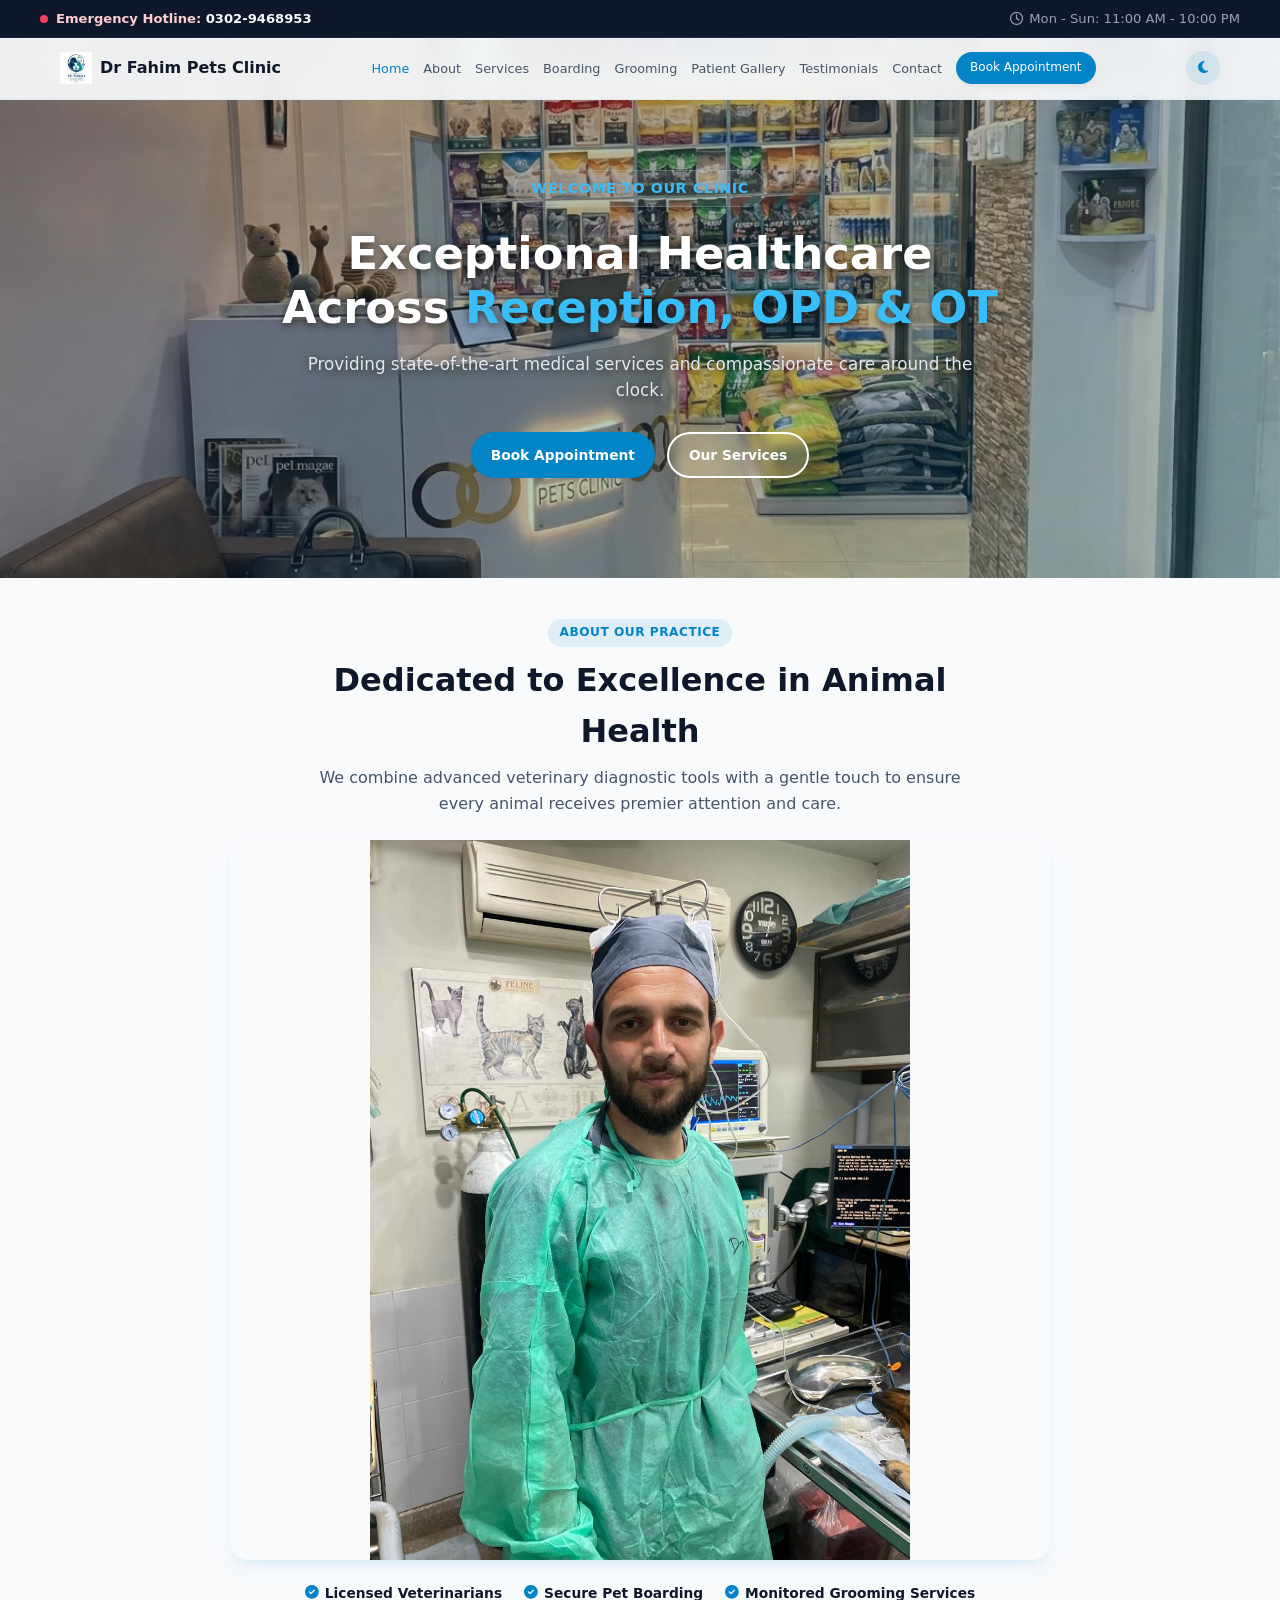
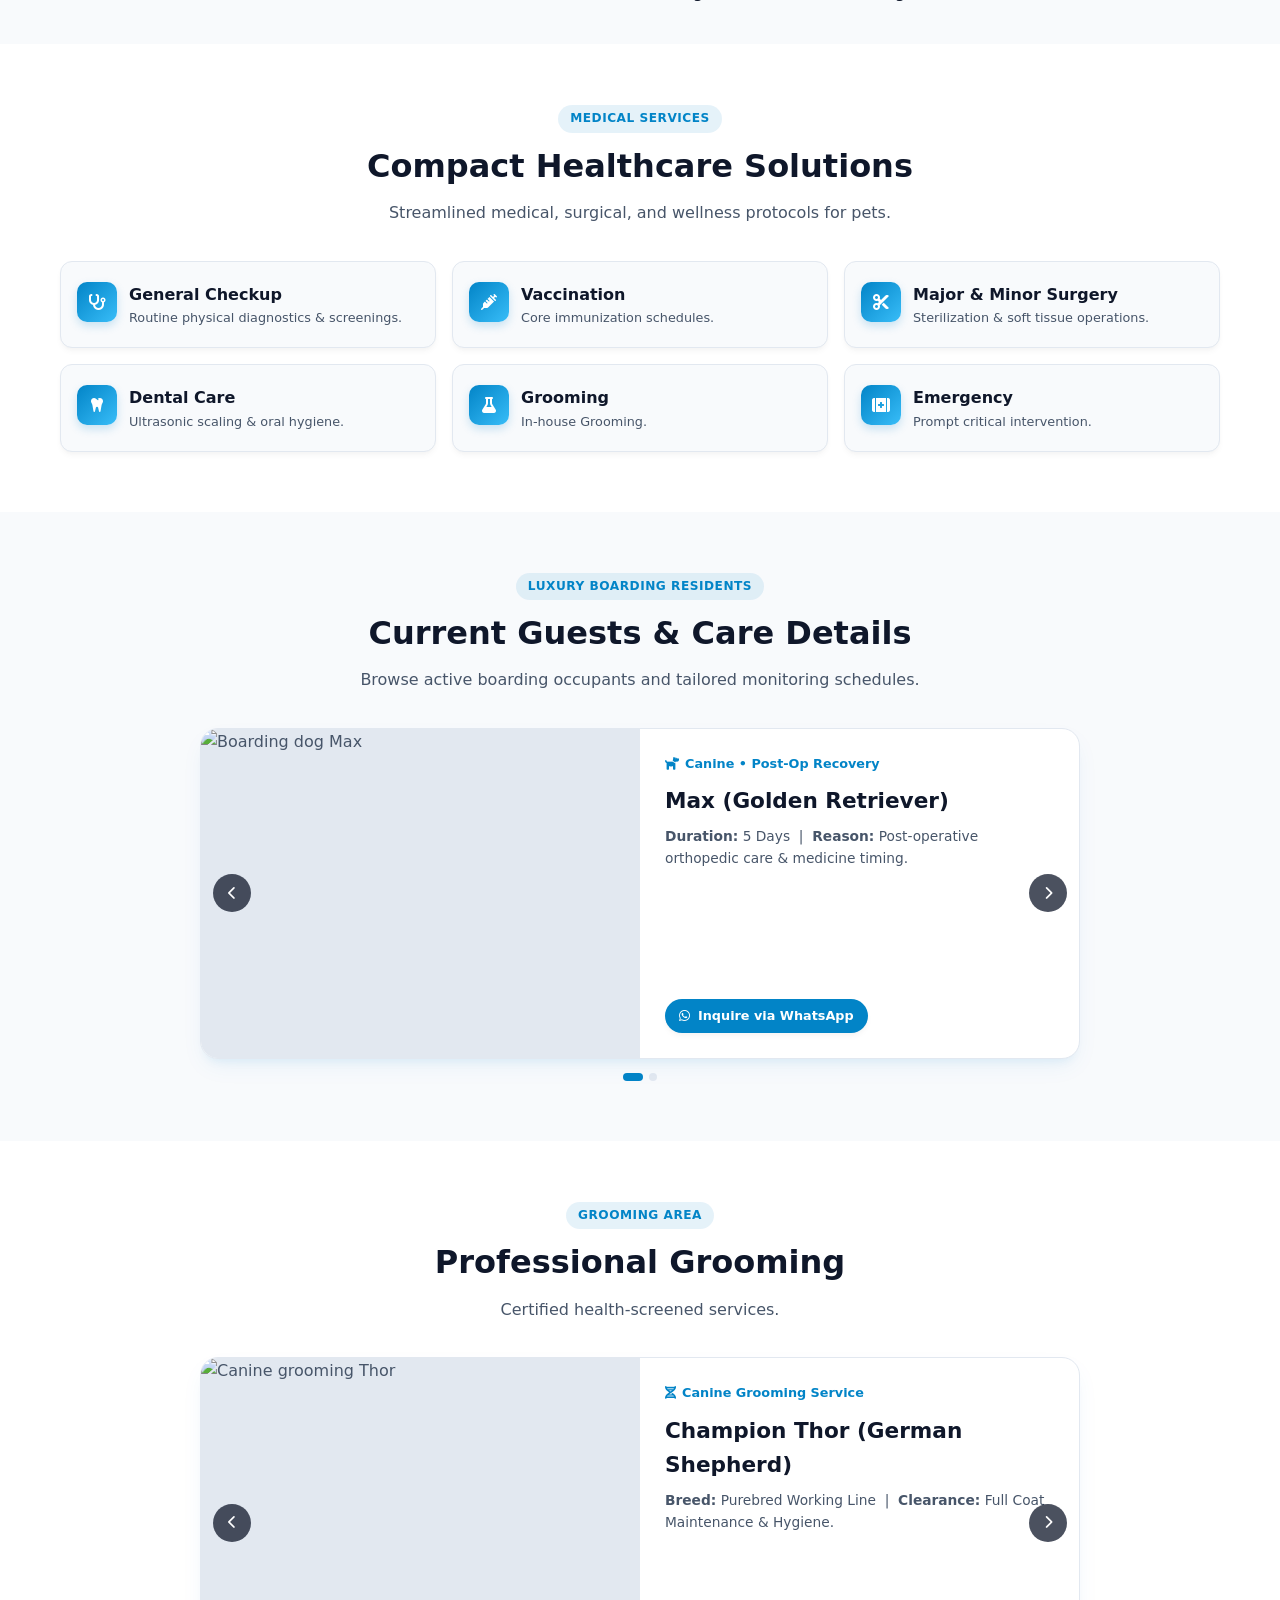
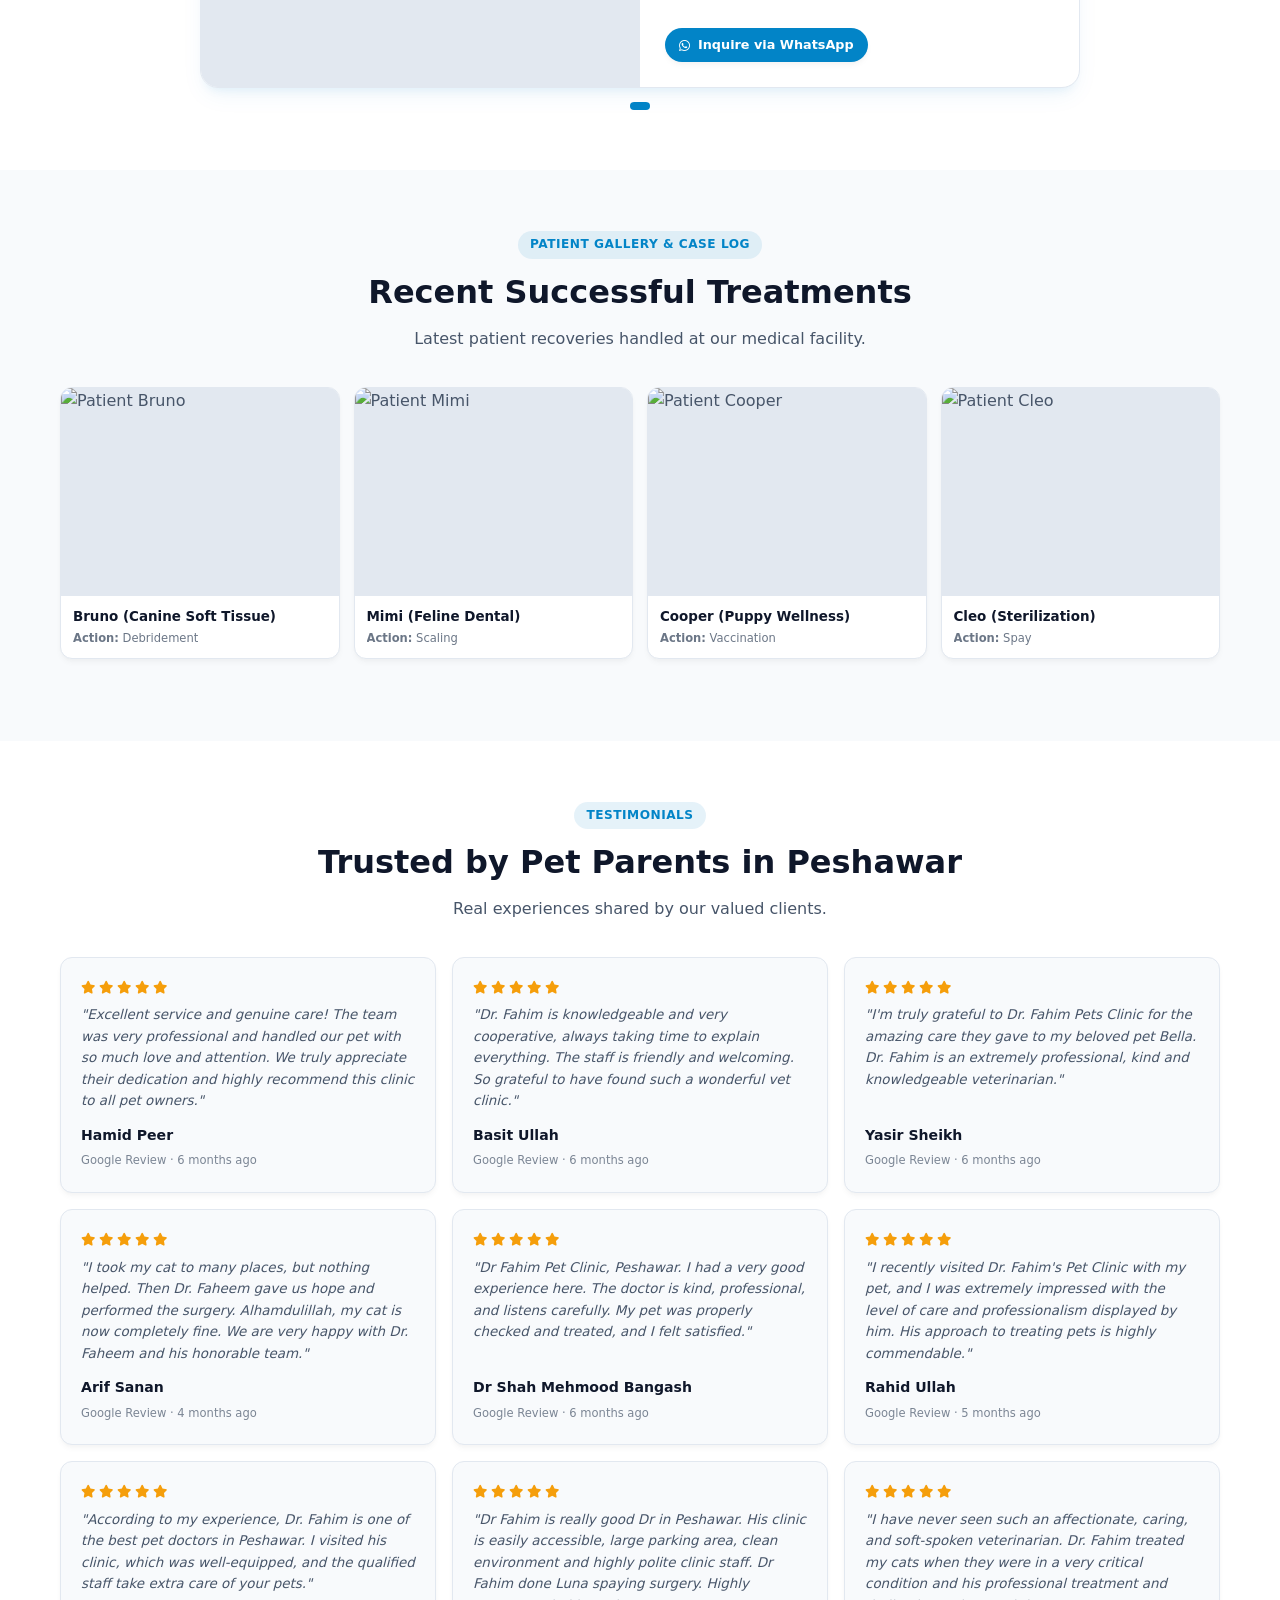
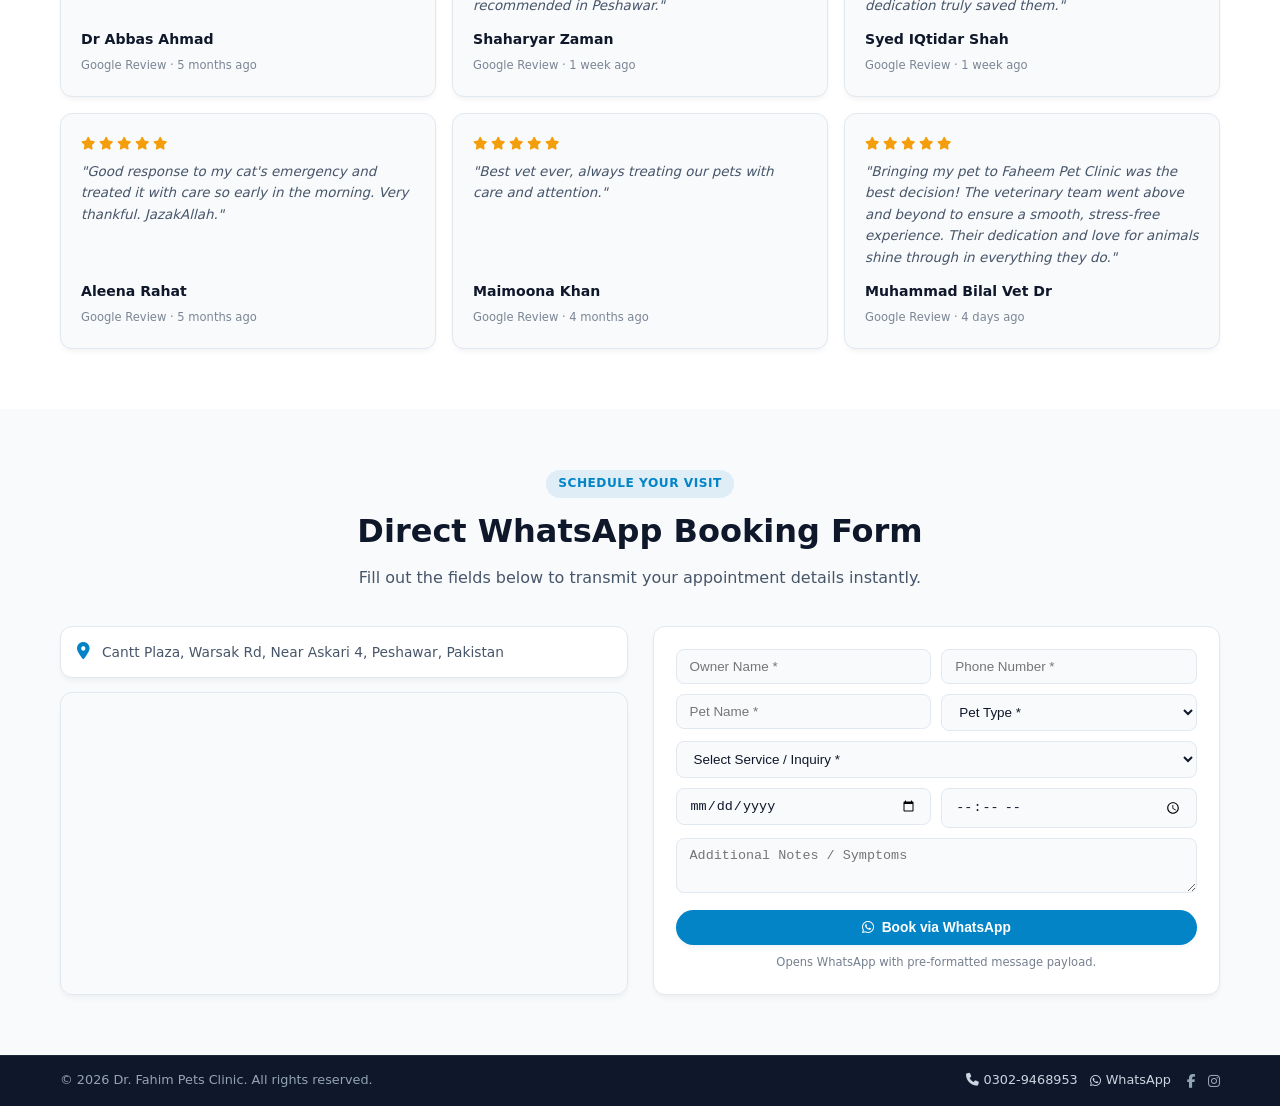
==== commit d46ae5dc: "Add files via upload" ====
--- a/index.html
+++ b/index.html
@@ -1298,48 +1298,323 @@
         </div>
     </section>
 
-    <!-- CLIENT TESTIMONIALS -->
-    <section id="testimonials" class="testimonials">
-        <div class="container">
-            <div class="section-header">
-                <span class="section-tag">Testimonials</span>
-                <h2>Trusted by Local Pet Parents</h2>
-                <p>Genuine feedback from our valued clients in Peshawar.</p>
-            </div>
-            <div class="reviews-grid">
-                <div class="review-card">
-                    <div>
-                        <div class="review-stars"><i class="fa-solid fa-star"></i><i class="fa-solid fa-star"></i><i class="fa-solid fa-star"></i><i class="fa-solid fa-star"></i><i class="fa-solid fa-star"></i></div>
-                        <p>"Dr. Fahim provides exceptional care. Highly knowledgeable and caring with all pets brought into the clinic."</p>
-                    </div>
-                    <div class="reviewer-info">
-                        <h4>Muhammad Bilal</h4>
-                        <span>Verified Local Client</span>
-                    </div>
-                </div>
-                <div class="review-card">
-                    <div>
-                        <div class="review-stars"><i class="fa-solid fa-star"></i><i class="fa-solid fa-star"></i><i class="fa-solid fa-star"></i><i class="fa-solid fa-star"></i><i class="fa-solid fa-star"></i></div>
-                        <p>"Best clinic experience around Warsak Road. Very cooperative staff and clean environment for checkups."</p>
-                    </div>
-                    <div class="reviewer-info">
-                        <h4>Dr. Jawad Khan</h4>
-                        <span>Verified Medical Client</span>
-                    </div>
-                </div>
-                <div class="review-card">
-                    <div>
-                        <div class="review-stars"><i class="fa-solid fa-star"></i><i class="fa-solid fa-star"></i><i class="fa-solid fa-star"></i><i class="fa-solid fa-star"></i><i class="fa-solid fa-star"></i></div>
-                        <p>"Reliable emergency services and great medical advice. Saved our cat during a critical moment!"</p>
-                    </div>
-                    <div class="reviewer-info">
-                        <h4>Salman Afridi</h4>
-                        <span>Verified Pet Parent</span>
-                    </div>
-                </div>
-            </div>
+   <!-- CLIENT TESTIMONIALS -->
+<section id="testimonials" class="testimonials">
+    <div class="container">
+
+        <div class="section-header">
+            <span class="section-tag">Testimonials</span>
+            <h2>Trusted by Pet Parents in Peshawar</h2>
+            <p>Real experiences shared by our valued clients.</p>
         </div>
-    </section>
+
+        <div class="reviews-grid">
+
+            <!-- Review 1 -->
+            <div class="review-card">
+                <div>
+                    <div class="review-stars">
+                        <i class="fa-solid fa-star"></i>
+                        <i class="fa-solid fa-star"></i>
+                        <i class="fa-solid fa-star"></i>
+                        <i class="fa-solid fa-star"></i>
+                        <i class="fa-solid fa-star"></i>
+                    </div>
+
+                    <p>
+                        "Excellent service and genuine care! The team was very professional
+                        and handled our pet with so much love and attention. We truly
+                        appreciate their dedication and highly recommend this clinic to
+                        all pet owners."
+                    </p>
+                </div>
+
+                <div class="reviewer-info">
+                    <h4>Hamid Peer</h4>
+                    <span>Google Review · 6 months ago</span>
+                </div>
+            </div>
+
+
+            <!-- Review 2 -->
+            <div class="review-card">
+                <div>
+                    <div class="review-stars">
+                        <i class="fa-solid fa-star"></i>
+                        <i class="fa-solid fa-star"></i>
+                        <i class="fa-solid fa-star"></i>
+                        <i class="fa-solid fa-star"></i>
+                        <i class="fa-solid fa-star"></i>
+                    </div>
+
+                    <p>
+                        "Dr. Fahim is knowledgeable and very cooperative, always taking
+                        time to explain everything. The staff is friendly and welcoming.
+                        So grateful to have found such a wonderful vet clinic."
+                    </p>
+                </div>
+
+                <div class="reviewer-info">
+                    <h4>Basit Ullah</h4>
+                    <span>Google Review · 6 months ago</span>
+                </div>
+            </div>
+
+
+            <!-- Review 3 -->
+            <div class="review-card">
+                <div>
+                    <div class="review-stars">
+                        <i class="fa-solid fa-star"></i>
+                        <i class="fa-solid fa-star"></i>
+                        <i class="fa-solid fa-star"></i>
+                        <i class="fa-solid fa-star"></i>
+                        <i class="fa-solid fa-star"></i>
+                    </div>
+
+                    <p>
+                        "I'm truly grateful to Dr. Fahim Pets Clinic for the amazing care
+                        they gave to my beloved pet Bella. Dr. Fahim is an extremely
+                        professional, kind and knowledgeable veterinarian."
+                    </p>
+                </div>
+
+                <div class="reviewer-info">
+                    <h4>Yasir Sheikh</h4>
+                    <span>Google Review · 6 months ago</span>
+                </div>
+            </div>
+
+
+            <!-- Review 4 -->
+            <div class="review-card">
+                <div>
+                    <div class="review-stars">
+                        <i class="fa-solid fa-star"></i>
+                        <i class="fa-solid fa-star"></i>
+                        <i class="fa-solid fa-star"></i>
+                        <i class="fa-solid fa-star"></i>
+                        <i class="fa-solid fa-star"></i>
+                    </div>
+
+                    <p>
+                        "I took my cat to many places, but nothing helped. Then Dr. Faheem
+                        gave us hope and performed the surgery. Alhamdulillah, my cat is
+                        now completely fine. We are very happy with Dr. Faheem and his
+                        honorable team."
+                    </p>
+                </div>
+
+                <div class="reviewer-info">
+                    <h4>Arif Sanan</h4>
+                    <span>Google Review · 4 months ago</span>
+                </div>
+            </div>
+
+
+            <!-- Review 5 -->
+            <div class="review-card">
+                <div>
+                    <div class="review-stars">
+                        <i class="fa-solid fa-star"></i>
+                        <i class="fa-solid fa-star"></i>
+                        <i class="fa-solid fa-star"></i>
+                        <i class="fa-solid fa-star"></i>
+                        <i class="fa-solid fa-star"></i>
+                    </div>
+
+                    <p>
+                        "Dr Fahim Pet Clinic, Peshawar. I had a very good experience here.
+                        The doctor is kind, professional, and listens carefully. My pet
+                        was properly checked and treated, and I felt satisfied."
+                    </p>
+                </div>
+
+                <div class="reviewer-info">
+                    <h4>Dr Shah Mehmood Bangash</h4>
+                    <span>Google Review · 6 months ago</span>
+                </div>
+            </div>
+
+
+            <!-- Review 6 -->
+            <div class="review-card">
+                <div>
+                    <div class="review-stars">
+                        <i class="fa-solid fa-star"></i>
+                        <i class="fa-solid fa-star"></i>
+                        <i class="fa-solid fa-star"></i>
+                        <i class="fa-solid fa-star"></i>
+                        <i class="fa-solid fa-star"></i>
+                    </div>
+
+                    <p>
+                        "I recently visited Dr. Fahim's Pet Clinic with my pet, and I was
+                        extremely impressed with the level of care and professionalism
+                        displayed by him. His approach to treating pets is highly
+                        commendable."
+                    </p>
+                </div>
+
+                <div class="reviewer-info">
+                    <h4>Rahid Ullah</h4>
+                    <span>Google Review · 5 months ago</span>
+                </div>
+            </div>
+
+
+            <!-- Review 7 -->
+            <div class="review-card">
+                <div>
+                    <div class="review-stars">
+                        <i class="fa-solid fa-star"></i>
+                        <i class="fa-solid fa-star"></i>
+                        <i class="fa-solid fa-star"></i>
+                        <i class="fa-solid fa-star"></i>
+                        <i class="fa-solid fa-star"></i>
+                    </div>
+
+                    <p>
+                        "According to my experience, Dr. Fahim is one of the best pet
+                        doctors in Peshawar. I visited his clinic, which was well-equipped,
+                        and the qualified staff take extra care of your pets."
+                    </p>
+                </div>
+
+                <div class="reviewer-info">
+                    <h4>Dr Abbas Ahmad</h4>
+                    <span>Google Review · 5 months ago</span>
+                </div>
+            </div>
+
+
+            <!-- Review 8 -->
+            <div class="review-card">
+                <div>
+                    <div class="review-stars">
+                        <i class="fa-solid fa-star"></i>
+                        <i class="fa-solid fa-star"></i>
+                        <i class="fa-solid fa-star"></i>
+                        <i class="fa-solid fa-star"></i>
+                        <i class="fa-solid fa-star"></i>
+                    </div>
+
+                    <p>
+                        "Dr Fahim is really good Dr in Peshawar. His clinic is easily
+                        accessible, large parking area, clean environment and highly
+                        polite clinic staff. Dr Fahim done Luna spaying surgery.
+                        Highly recommended in Peshawar."
+                    </p>
+                </div>
+
+                <div class="reviewer-info">
+                    <h4>Shaharyar Zaman</h4>
+                    <span>Google Review · 1 week ago</span>
+                </div>
+            </div>
+
+
+            <!-- Review 9 -->
+            <div class="review-card">
+                <div>
+                    <div class="review-stars">
+                        <i class="fa-solid fa-star"></i>
+                        <i class="fa-solid fa-star"></i>
+                        <i class="fa-solid fa-star"></i>
+                        <i class="fa-solid fa-star"></i>
+                        <i class="fa-solid fa-star"></i>
+                    </div>
+
+                    <p>
+                        "I have never seen such an affectionate, caring, and soft-spoken
+                        veterinarian. Dr. Fahim treated my cats when they were in a very
+                        critical condition and his professional treatment and dedication
+                        truly saved them."
+                    </p>
+                </div>
+
+                <div class="reviewer-info">
+                    <h4>Syed IQtidar Shah</h4>
+                    <span>Google Review · 1 week ago</span>
+                </div>
+            </div>
+
+
+            <!-- Review 10 -->
+            <div class="review-card">
+                <div>
+                    <div class="review-stars">
+                        <i class="fa-solid fa-star"></i>
+                        <i class="fa-solid fa-star"></i>
+                        <i class="fa-solid fa-star"></i>
+                        <i class="fa-solid fa-star"></i>
+                        <i class="fa-solid fa-star"></i>
+                    </div>
+
+                    <p>
+                        "Good response to my cat's emergency and treated it with care
+                        so early in the morning. Very thankful. JazakAllah."
+                    </p>
+                </div>
+
+                <div class="reviewer-info">
+                    <h4>Aleena Rahat</h4>
+                    <span>Google Review · 5 months ago</span>
+                </div>
+            </div>
+
+
+            <!-- Review 11 -->
+            <div class="review-card">
+                <div>
+                    <div class="review-stars">
+                        <i class="fa-solid fa-star"></i>
+                        <i class="fa-solid fa-star"></i>
+                        <i class="fa-solid fa-star"></i>
+                        <i class="fa-solid fa-star"></i>
+                        <i class="fa-solid fa-star"></i>
+                    </div>
+
+                    <p>
+                        "Best vet ever, always treating our pets with care and attention."
+                    </p>
+                </div>
+
+                <div class="reviewer-info">
+                    <h4>Maimoona Khan</h4>
+                    <span>Google Review · 4 months ago</span>
+                </div>
+            </div>
+
+
+            <!-- Review 12 -->
+            <div class="review-card">
+                <div>
+                    <div class="review-stars">
+                        <i class="fa-solid fa-star"></i>
+                        <i class="fa-solid fa-star"></i>
+                        <i class="fa-solid fa-star"></i>
+                        <i class="fa-solid fa-star"></i>
+                        <i class="fa-solid fa-star"></i>
+                    </div>
+
+                    <p>
+                        "Bringing my pet to Faheem Pet Clinic was the best decision!
+                        The veterinary team went above and beyond to ensure a smooth,
+                        stress-free experience. Their dedication and love for animals
+                        shine through in everything they do."
+                    </p>
+                </div>
+
+                <div class="reviewer-info">
+                    <h4>Muhammad Bilal Vet Dr</h4>
+                    <span>Google Review · 4 days ago</span>
+                </div>
+            </div>
+
+        </div>
+    </div>
+</section>
 
     <!-- BOOK APPOINTMENT & CONTACT SECTION -->
     <section id="contact" class="contact">
